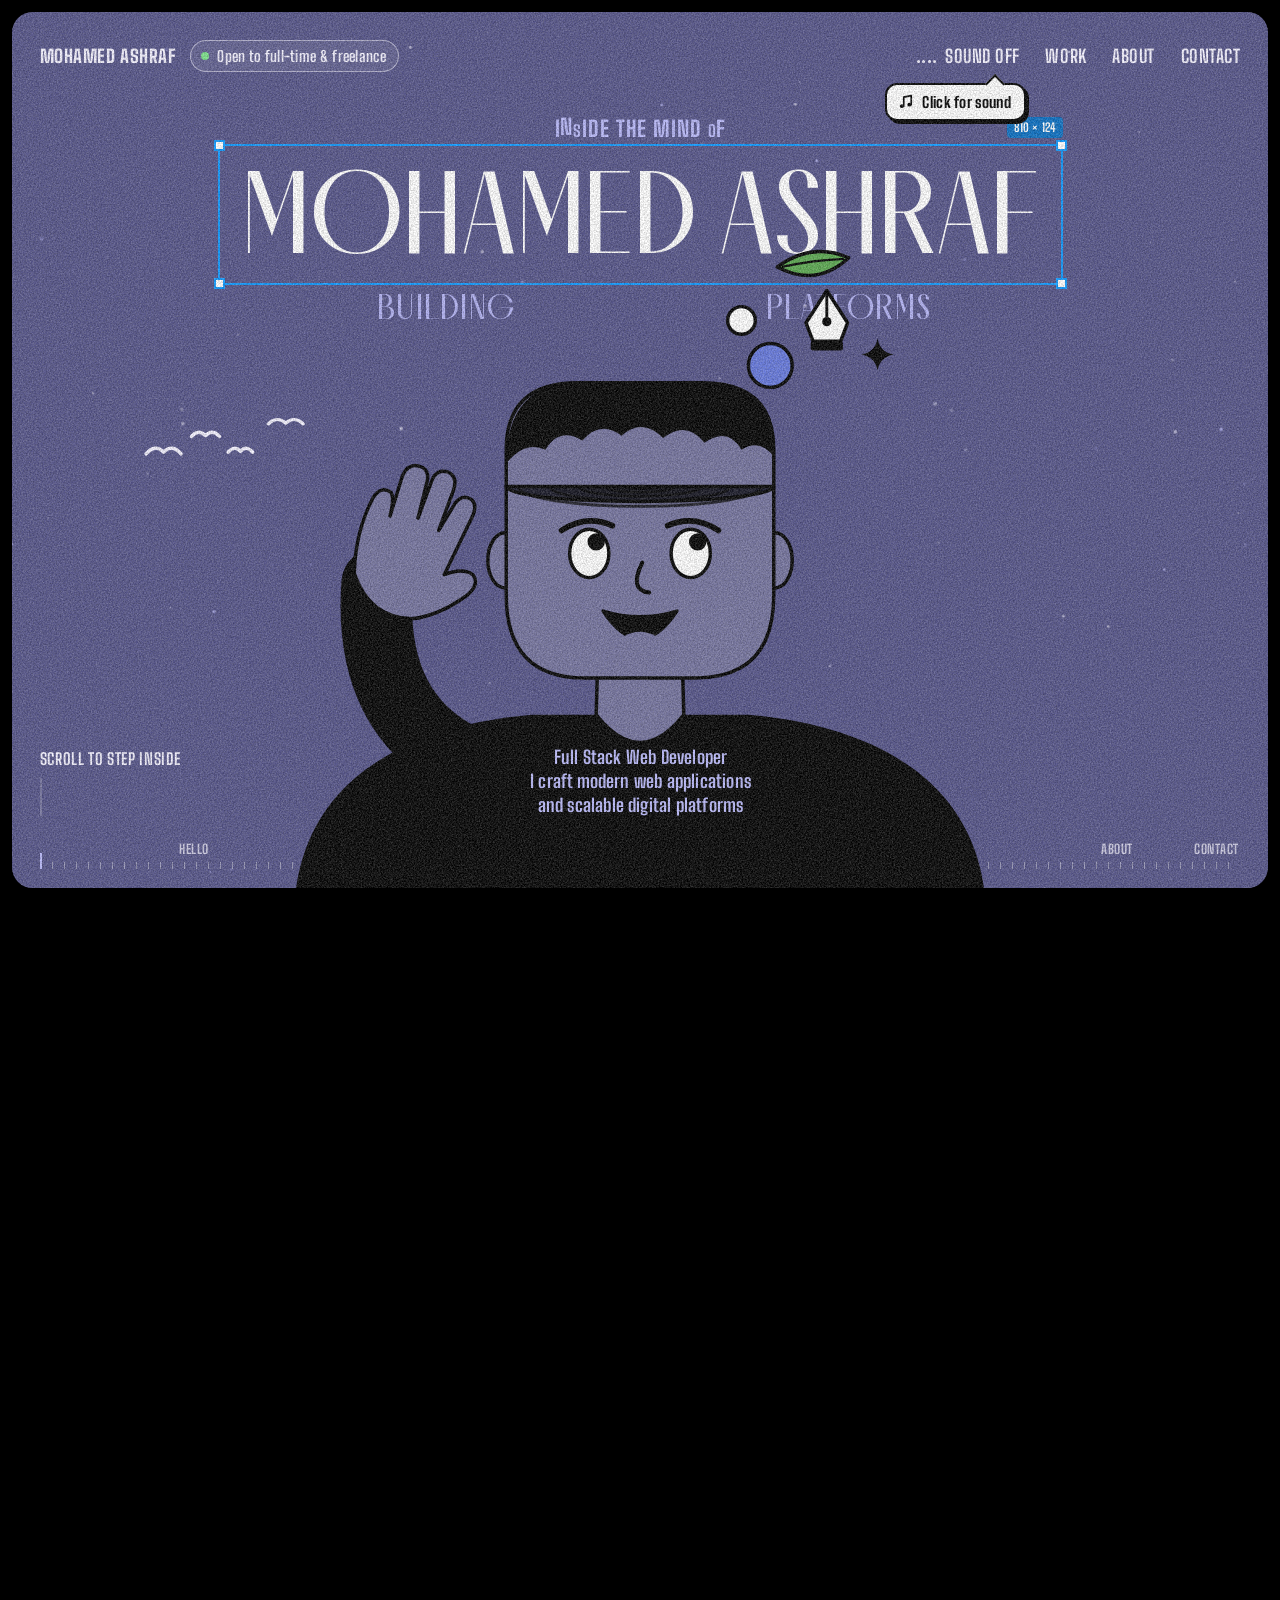
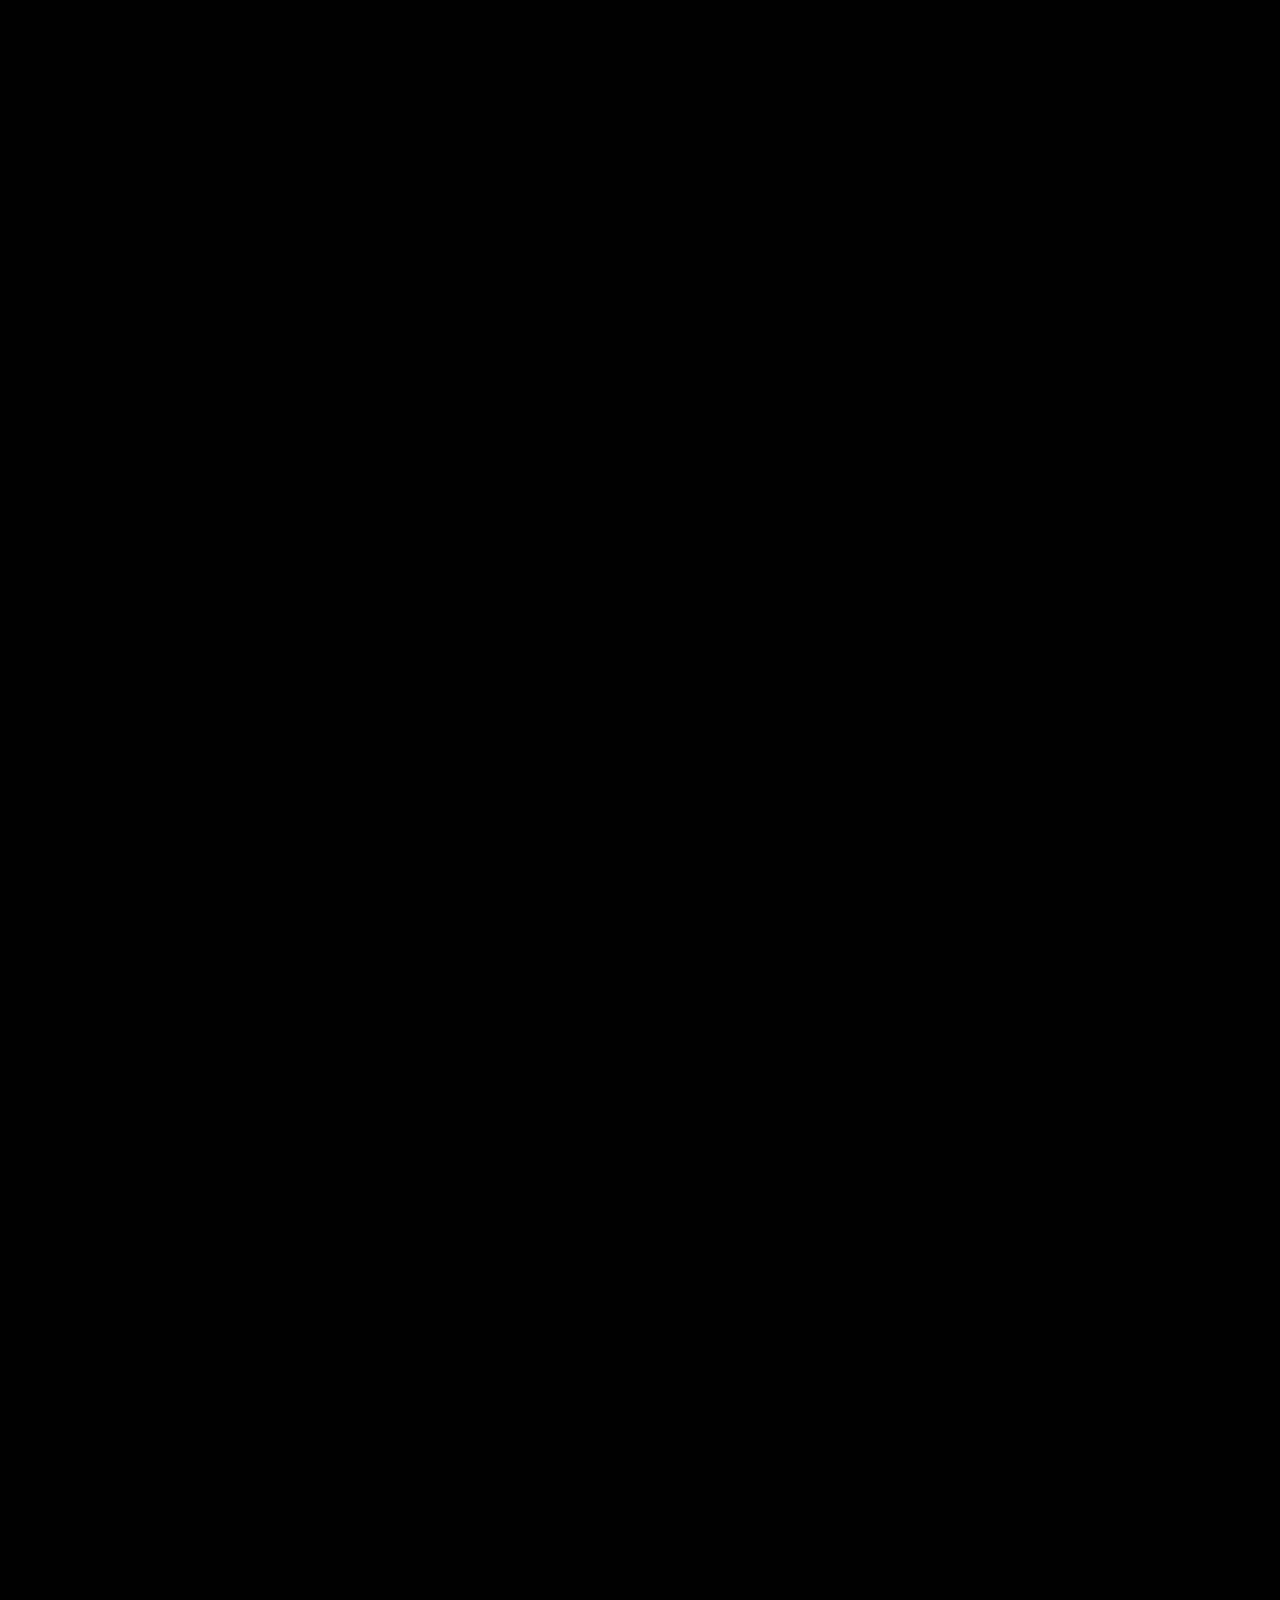
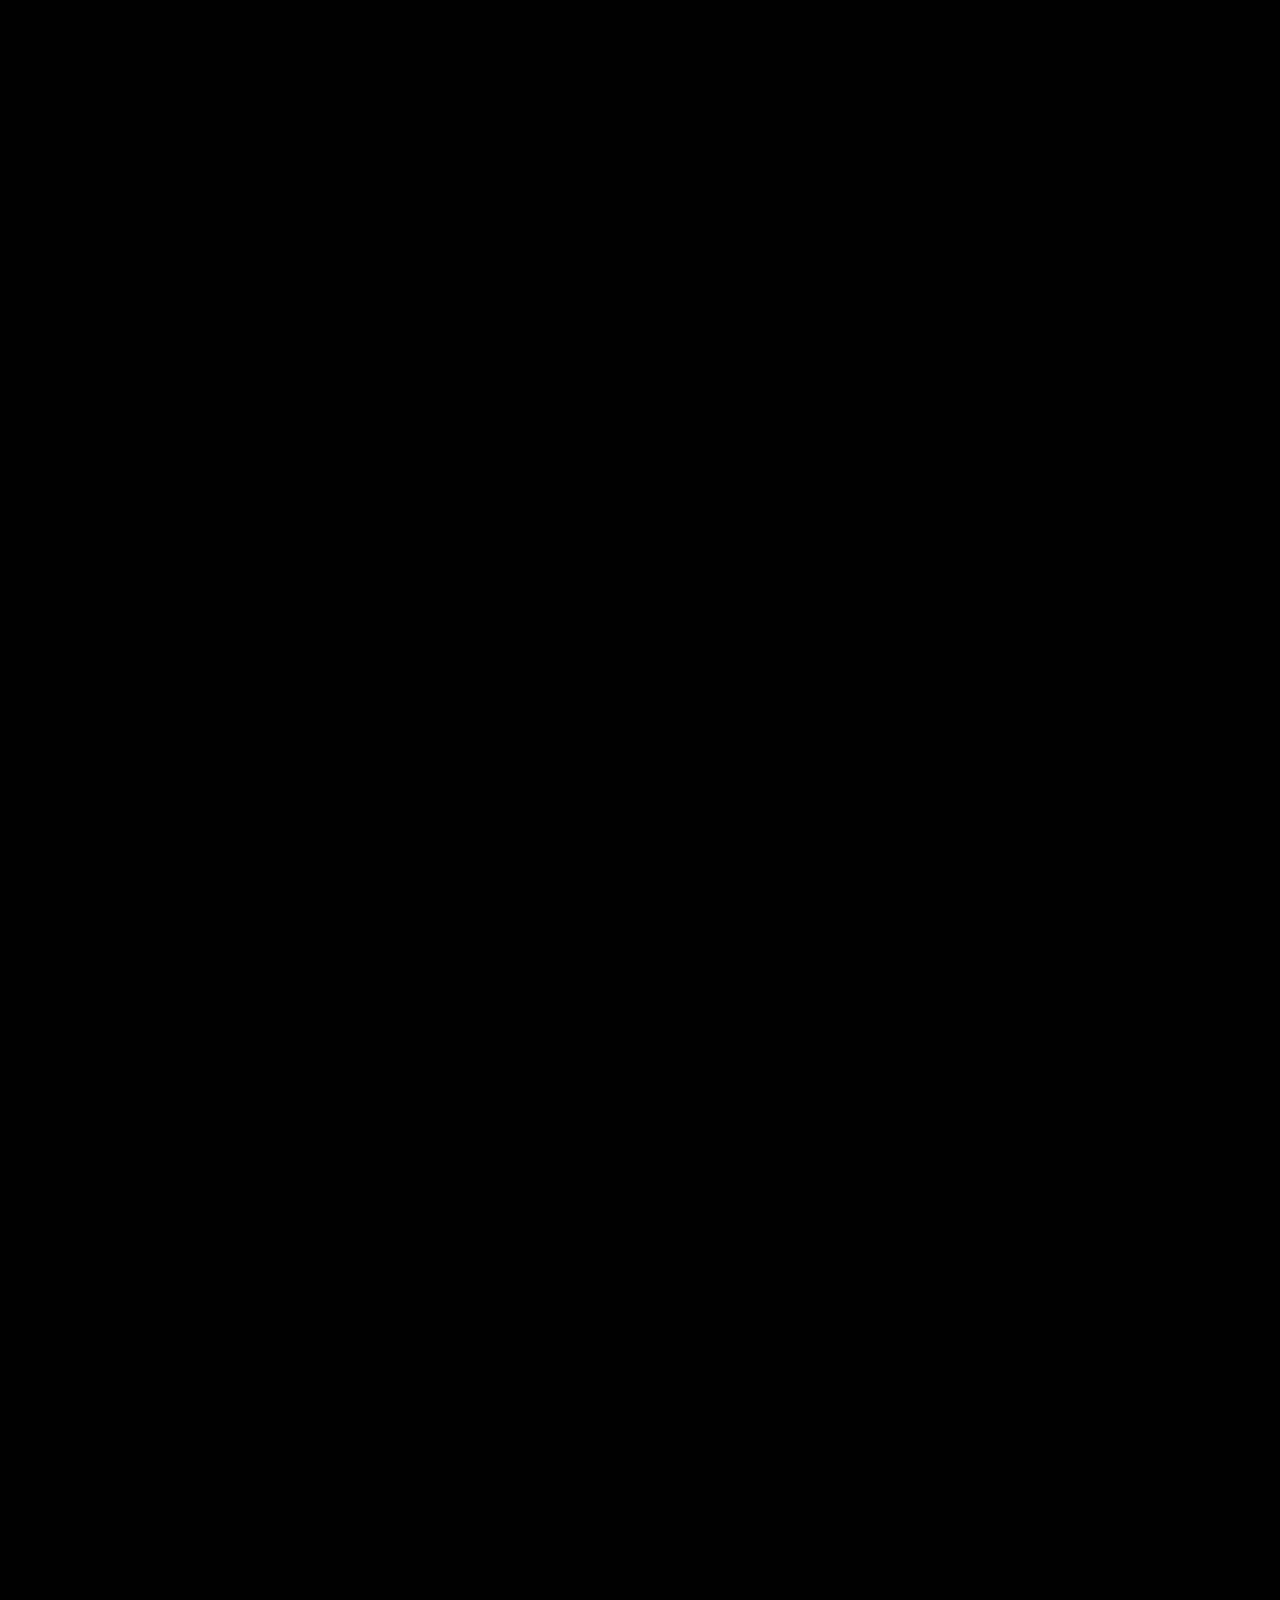
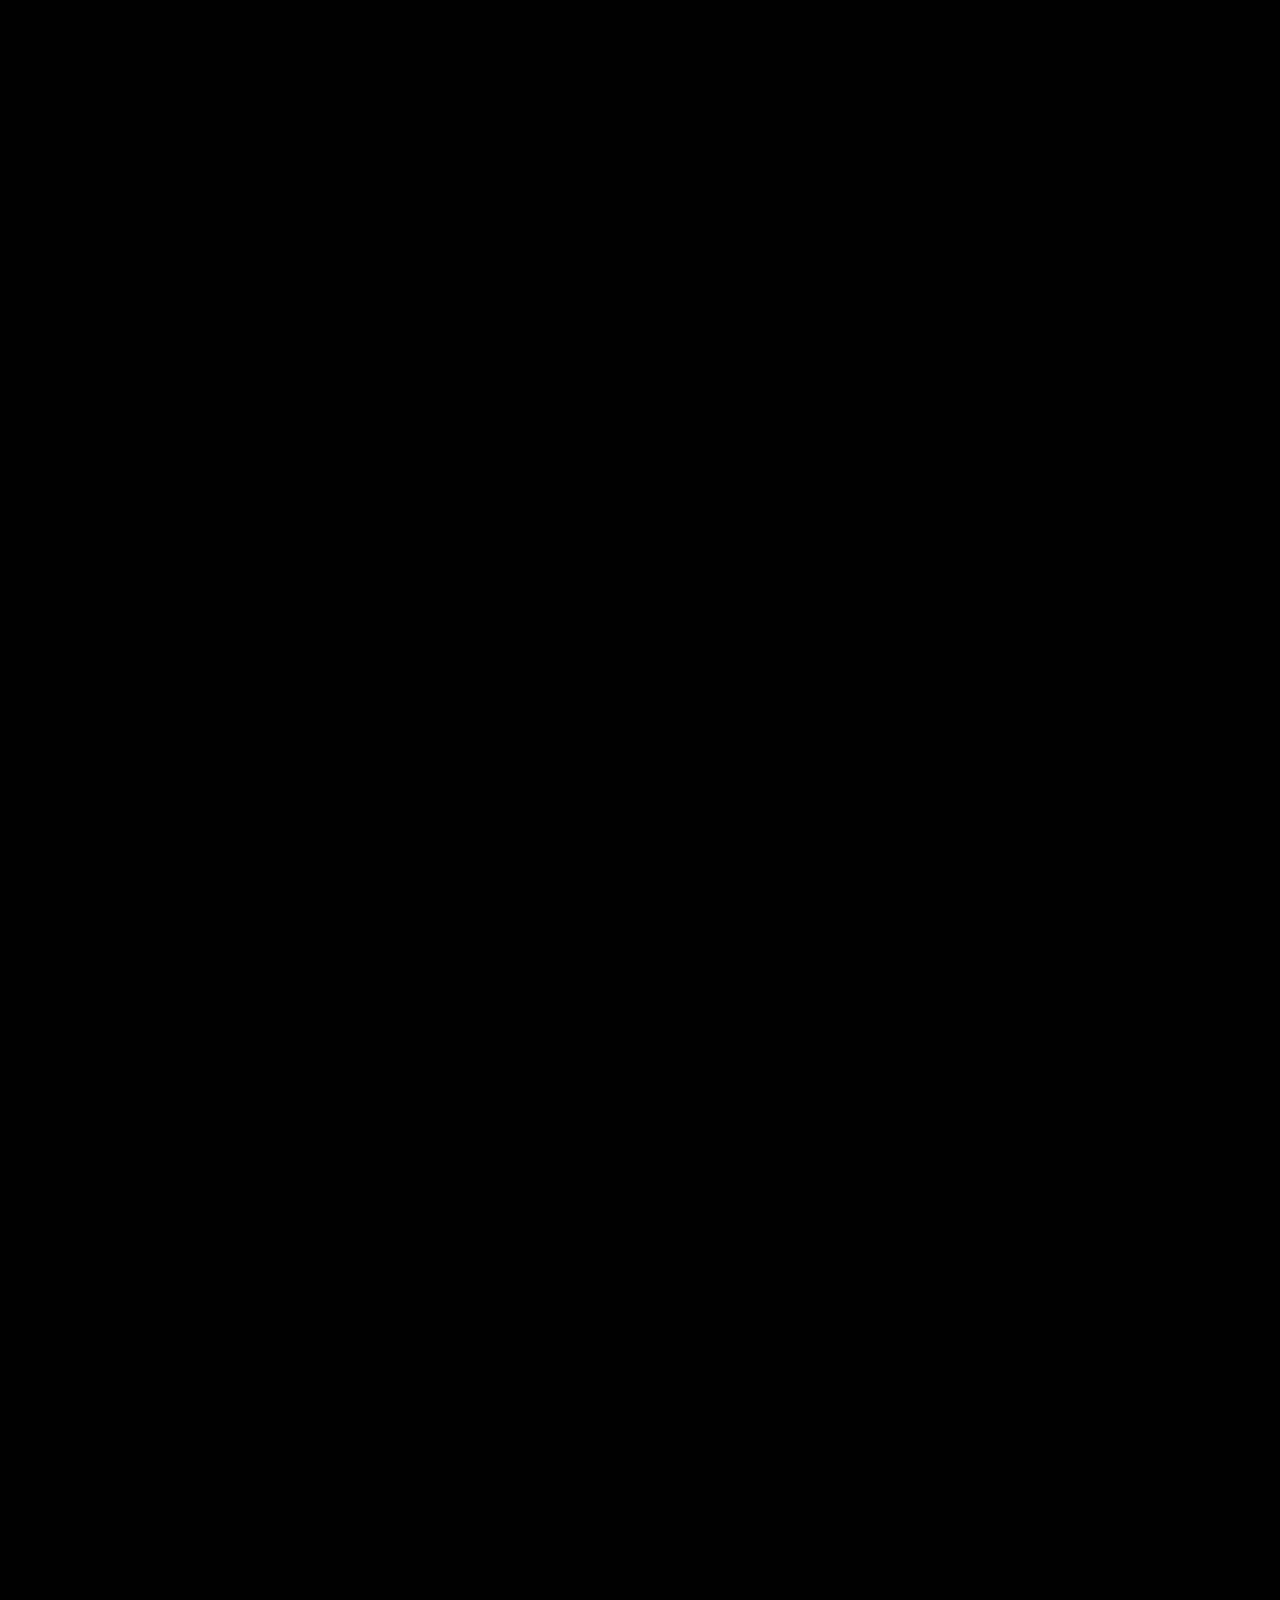
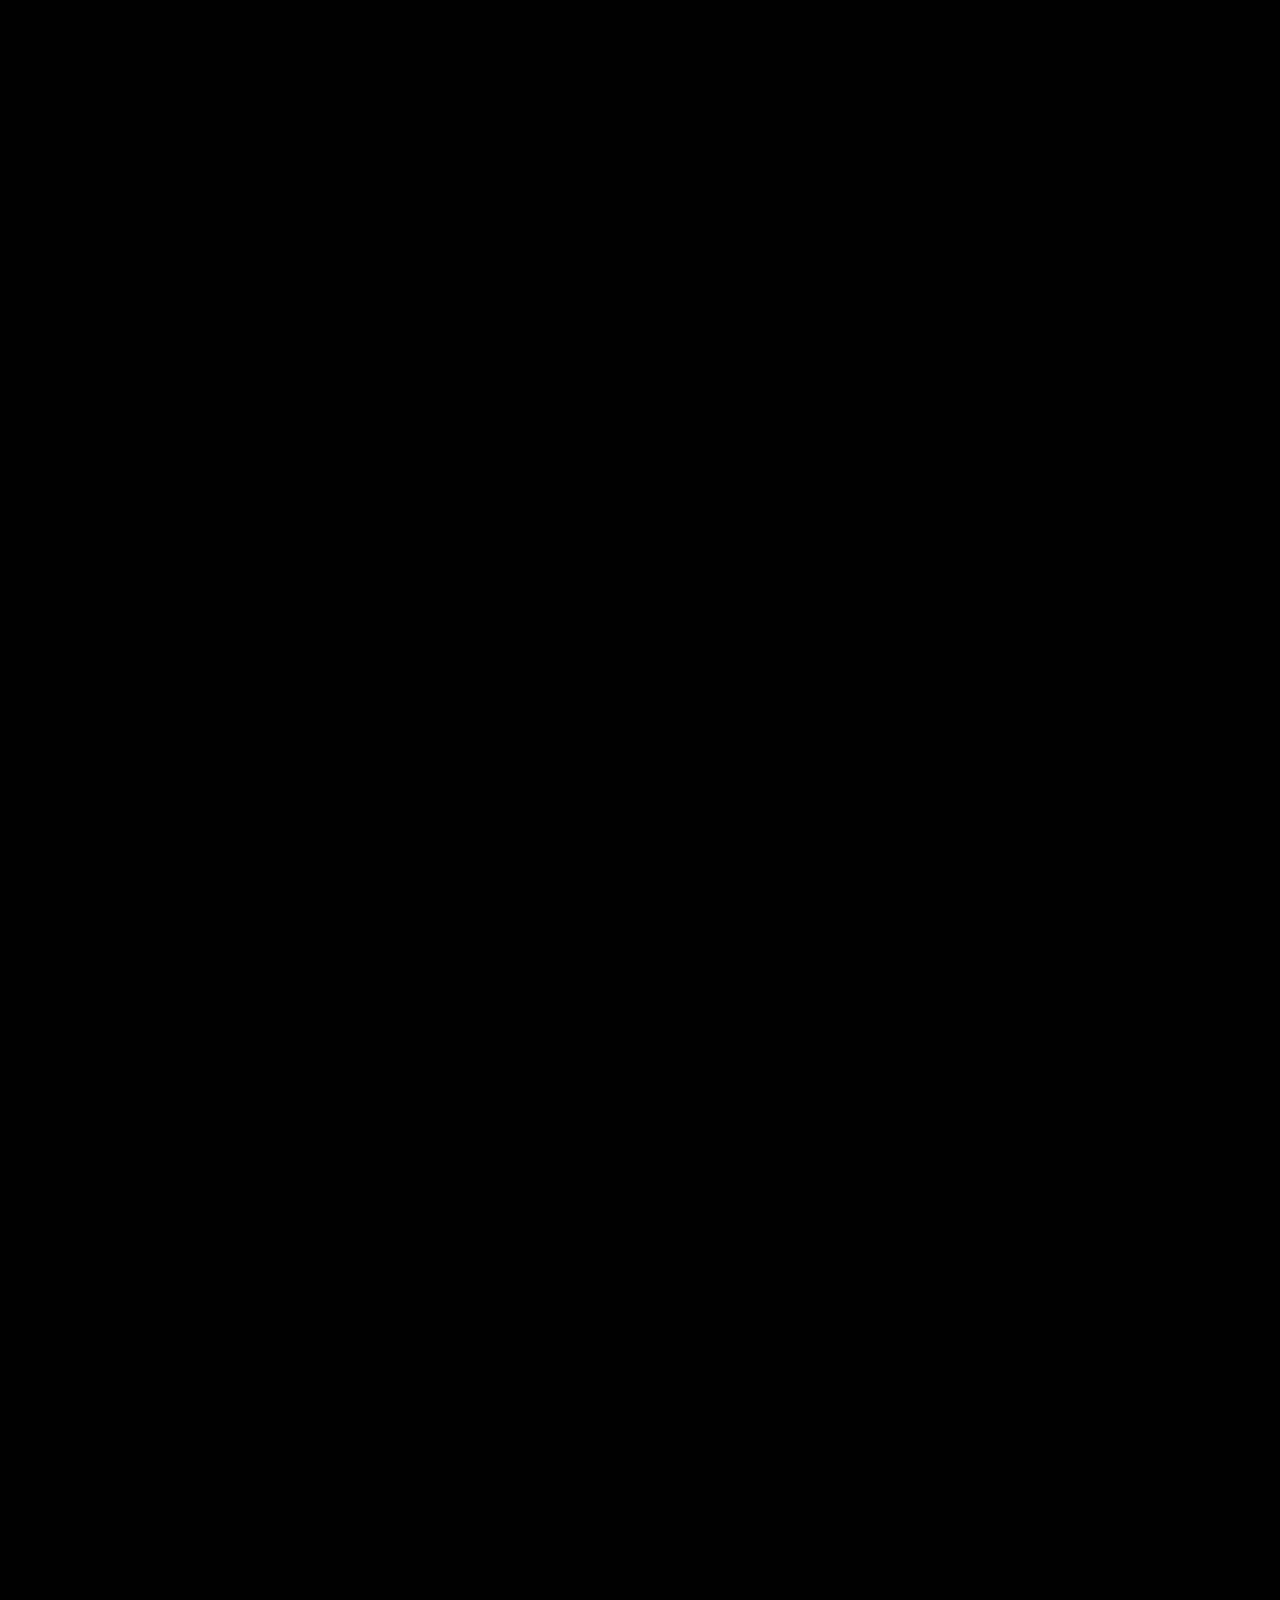
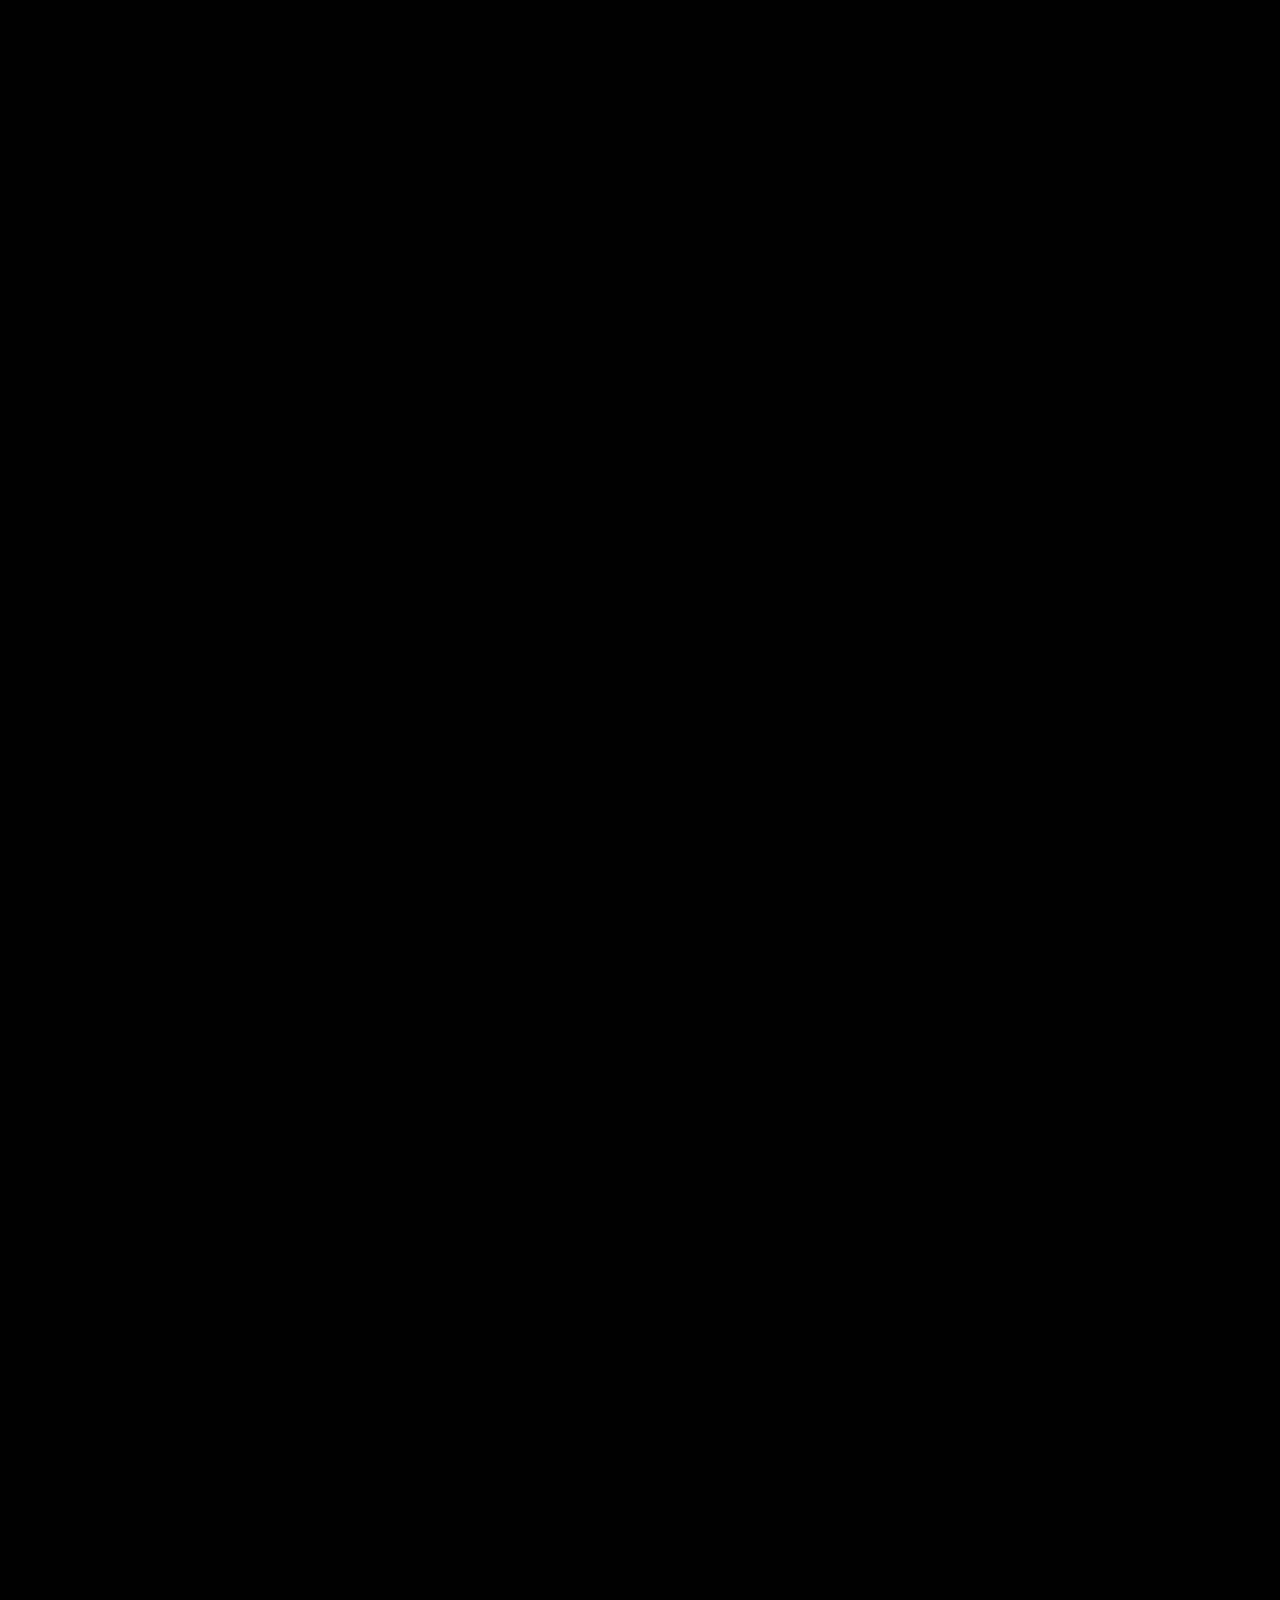
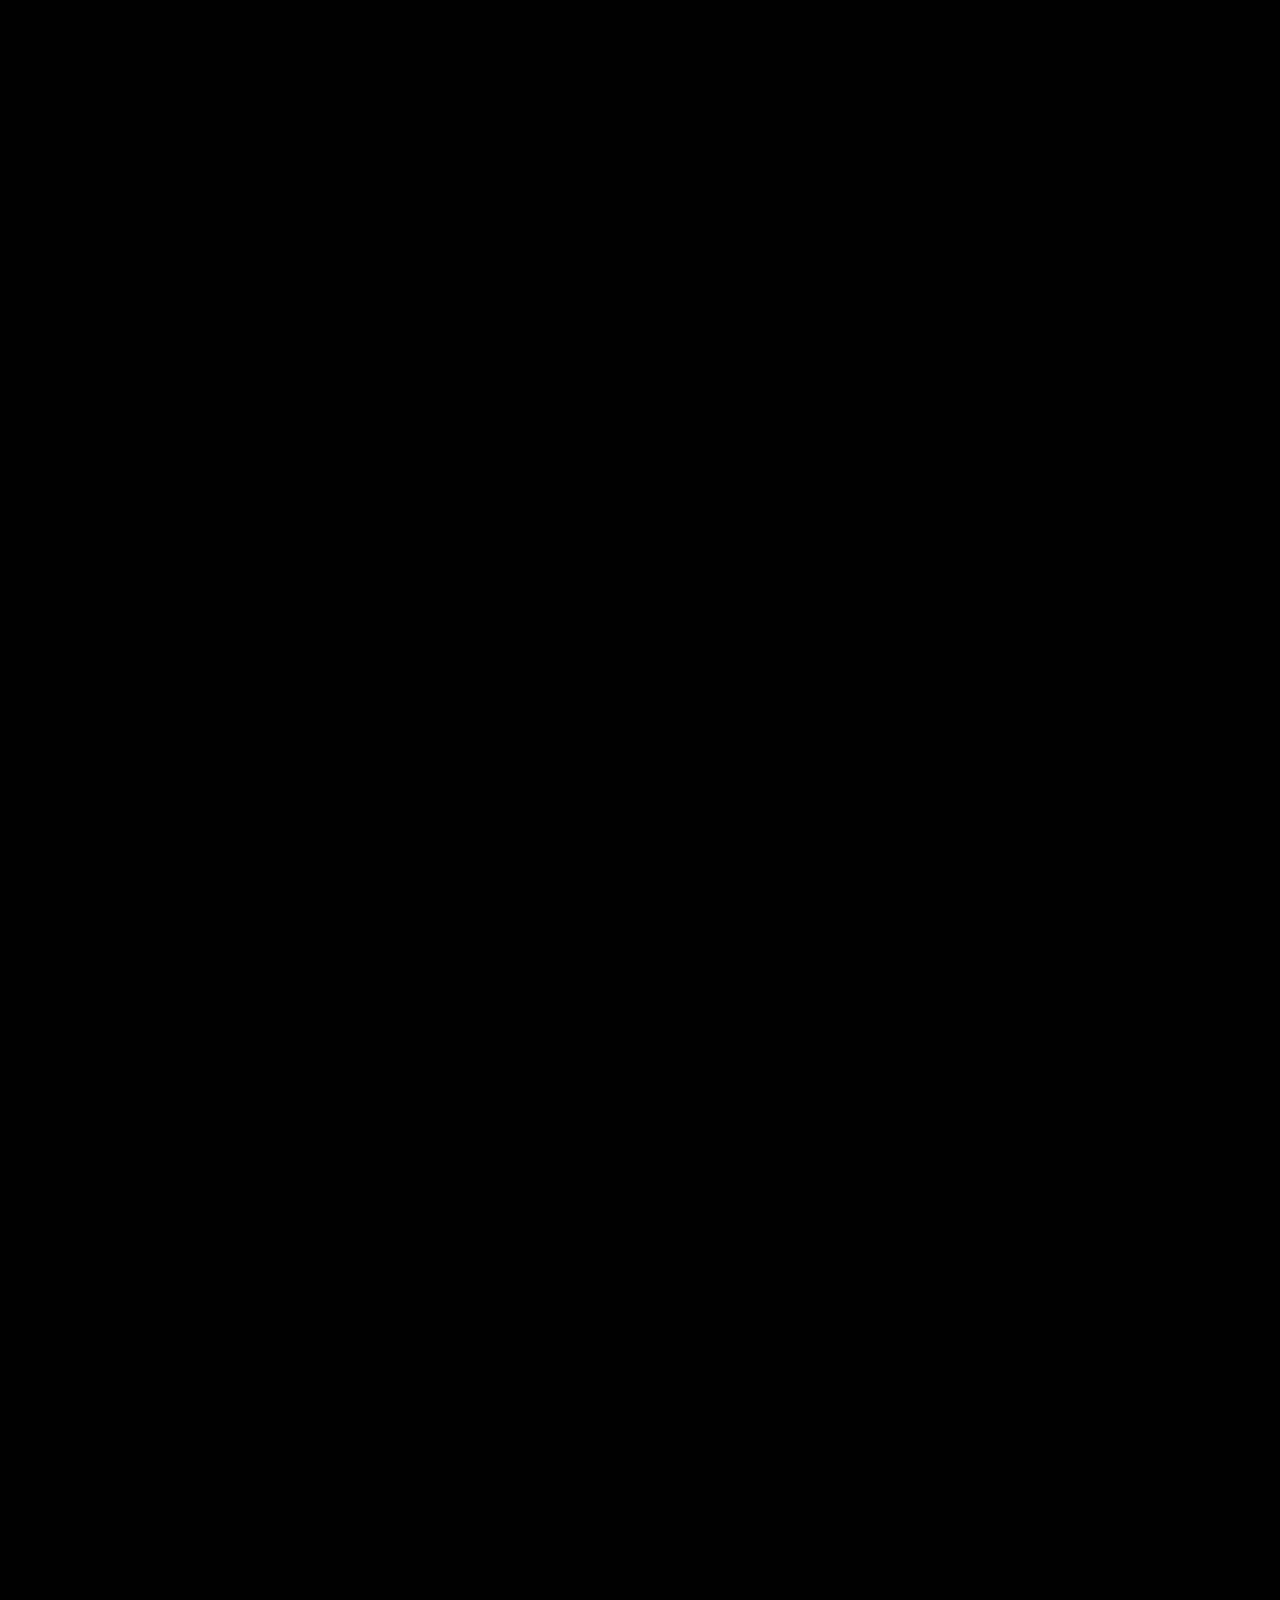
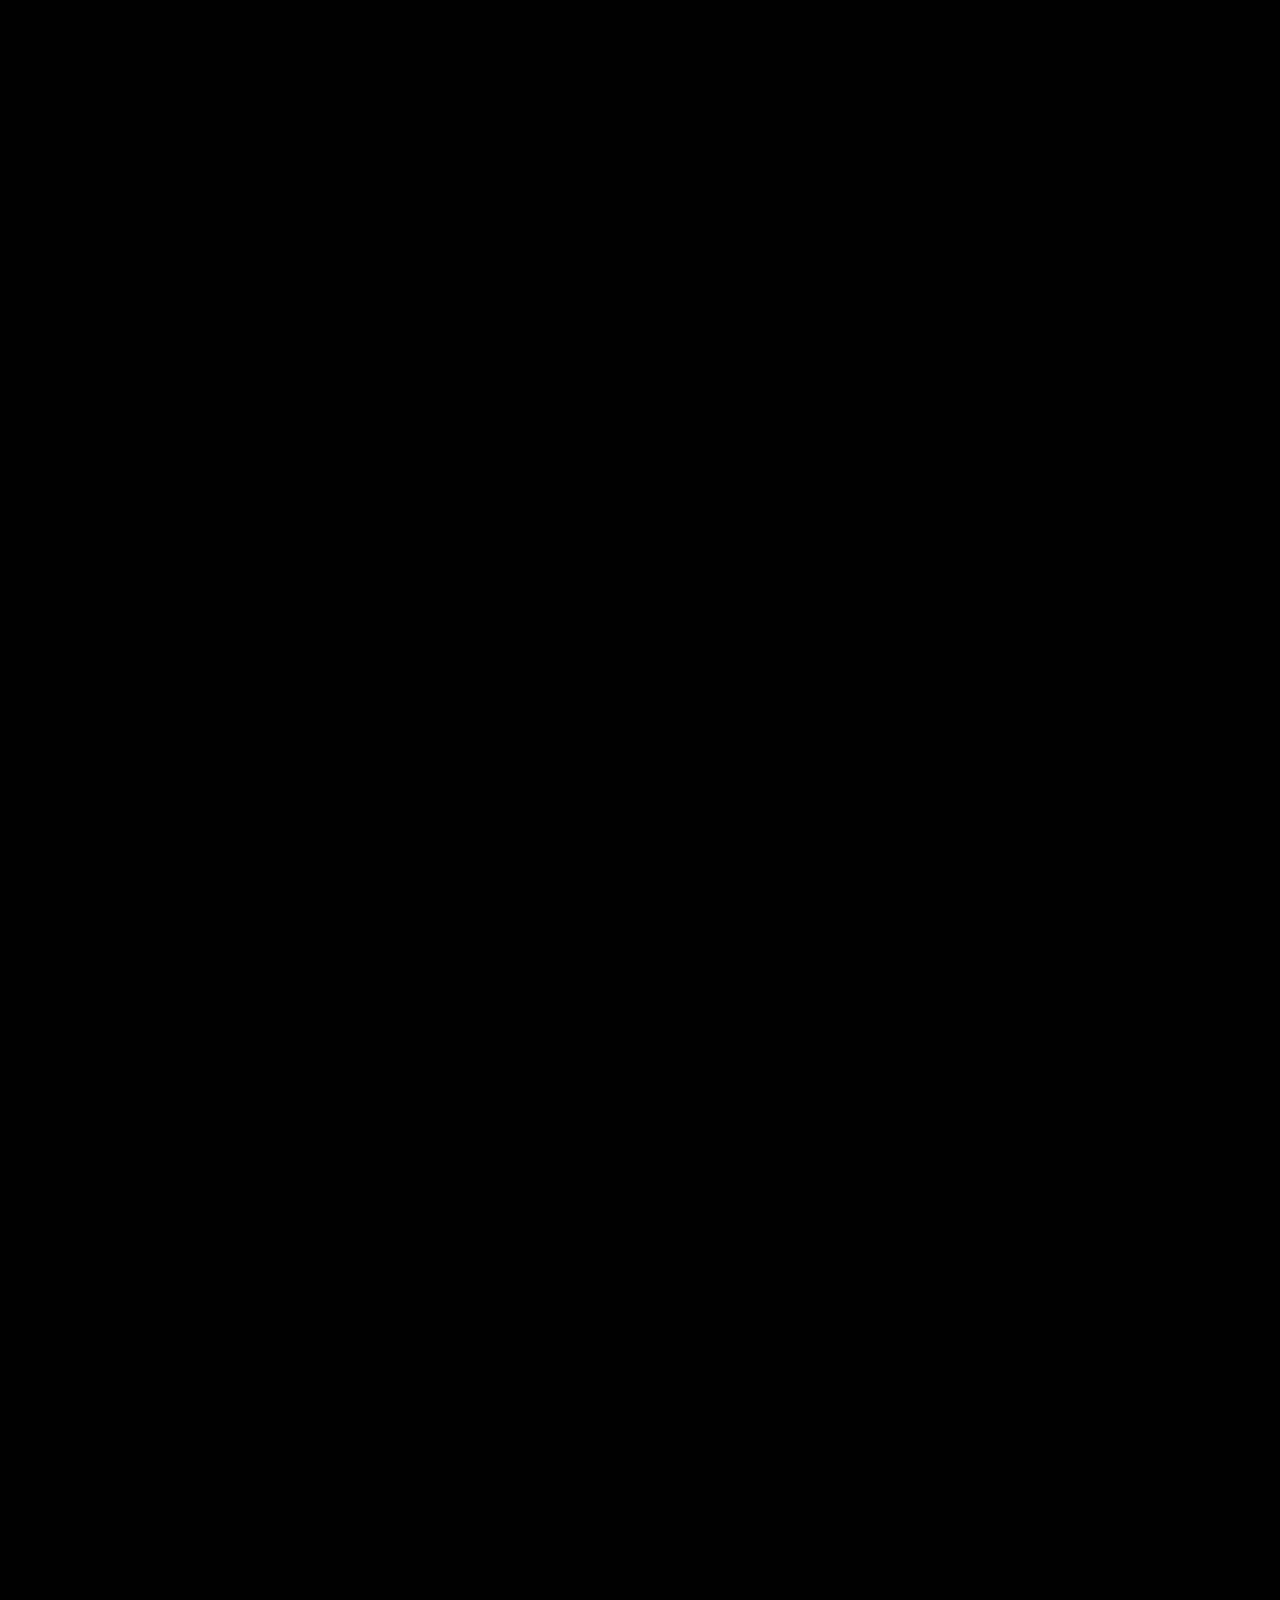
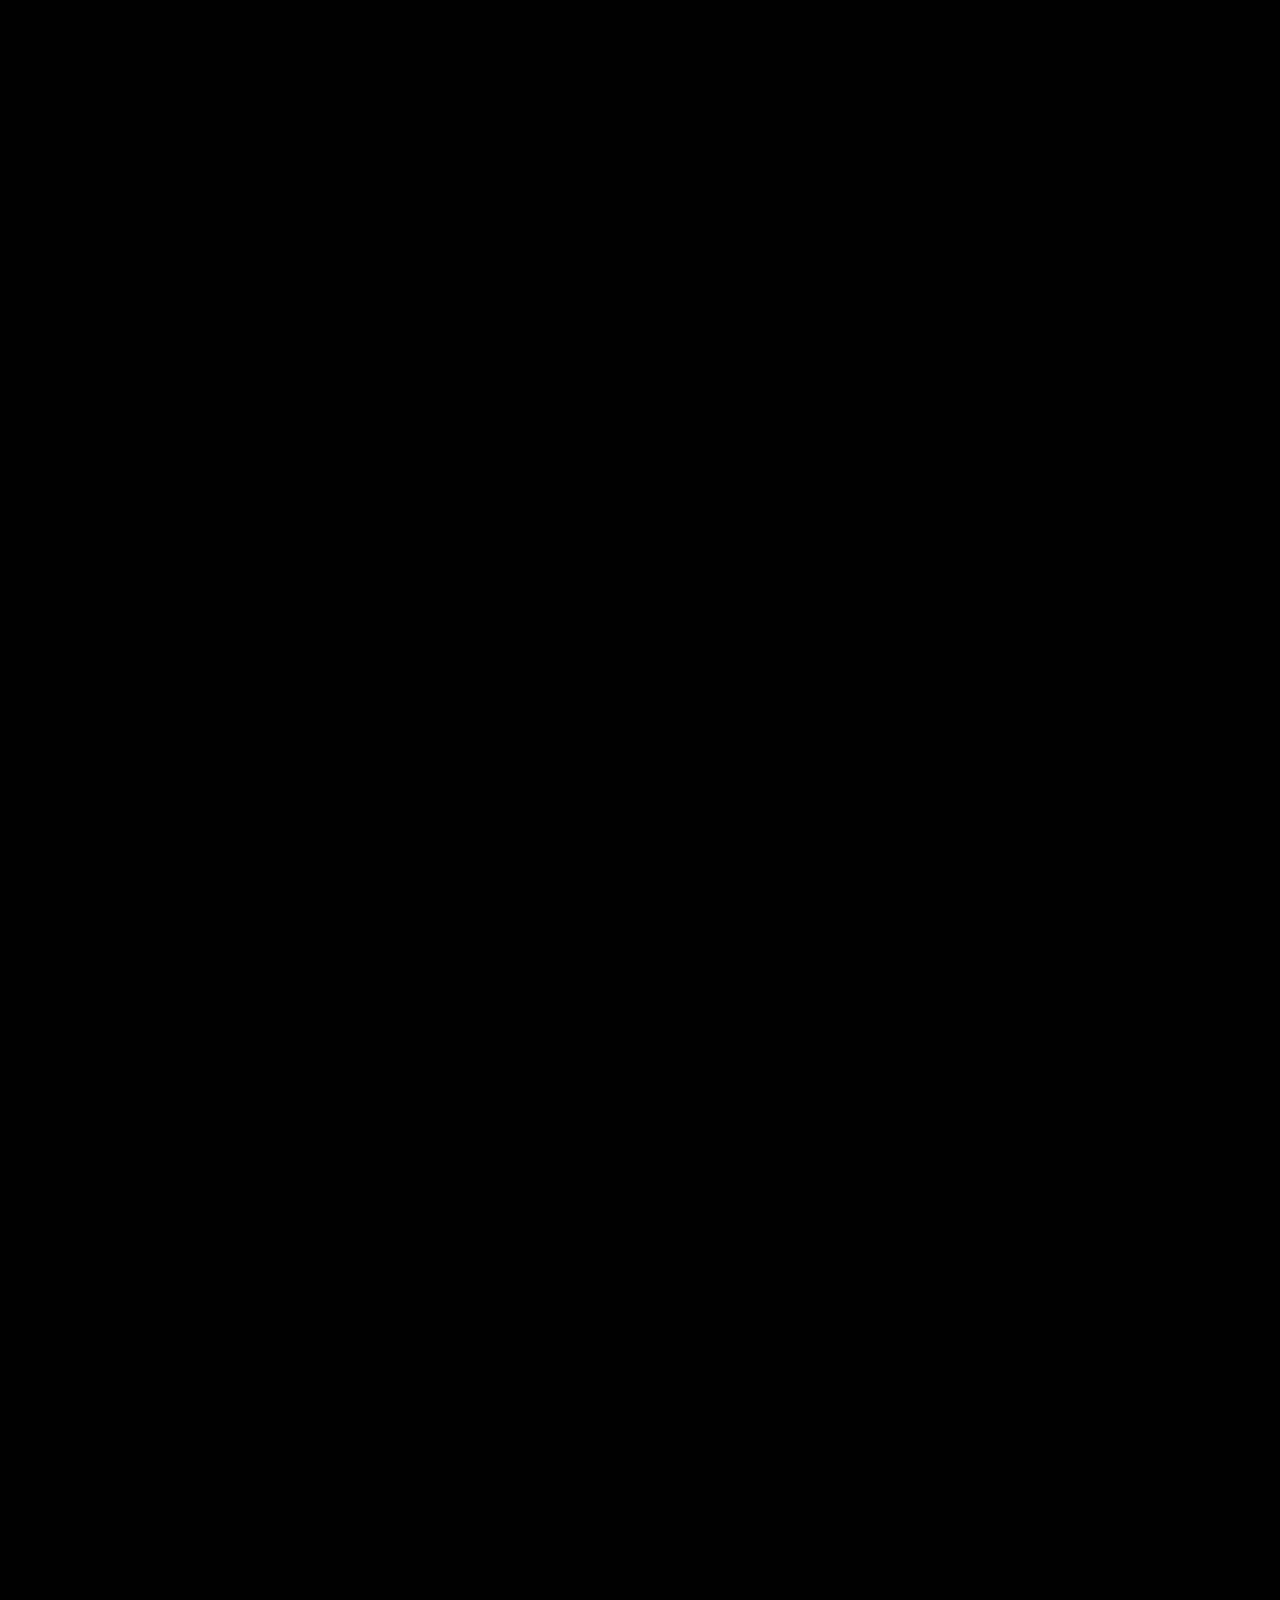
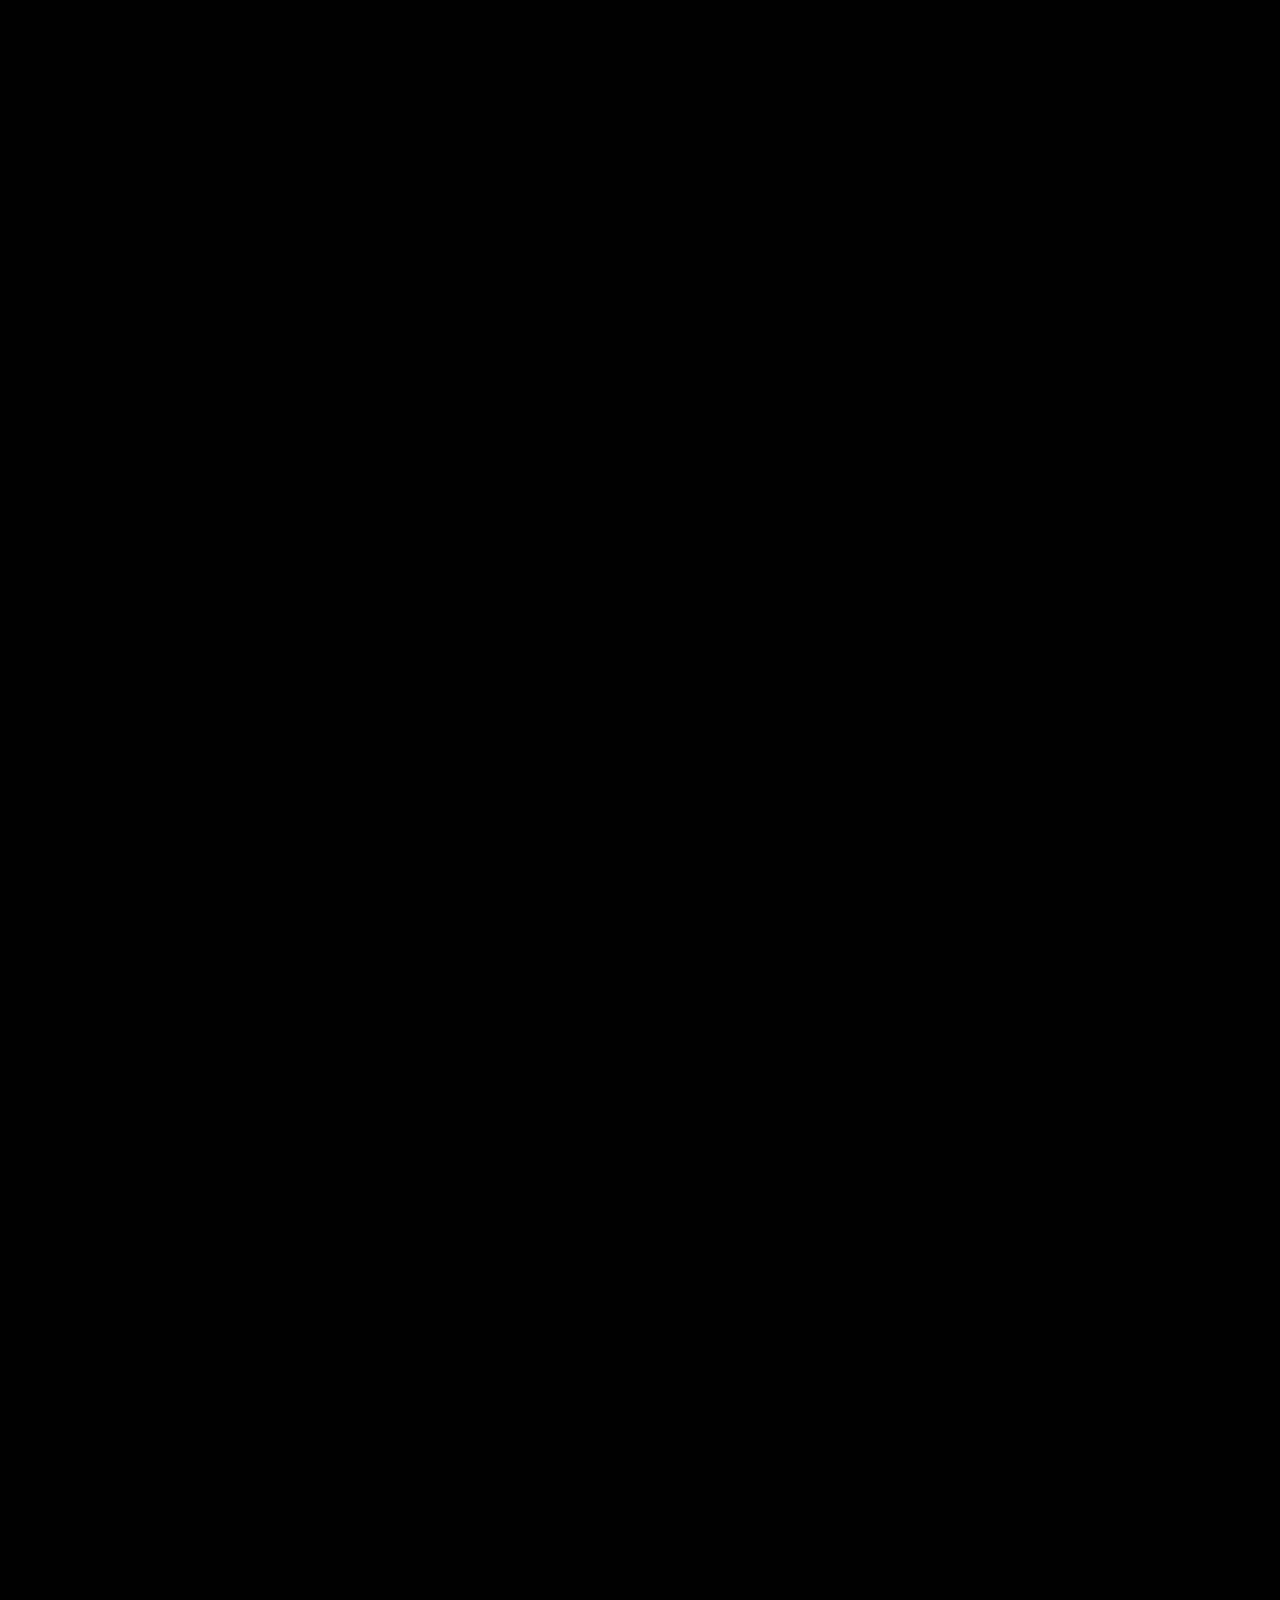
==== index.html @ 5b205e47 "Add animated portfolio and project case studies" ====
<!doctype html>
<html lang="en">

<head>
  <meta charset="utf-8">
  <meta name="viewport" content="width=device-width, initial-scale=1">
  <title>Mohamed Ashraf Fahmy &#8212; Full Stack Web Developer</title>
  <meta name="description"
    content="Frontend-focused Full Stack Developer with 1.5+ years of experience building modern web applications using React.js, Next.js, and the MERN stack.">
  <meta name="theme-color" content="#545388">

  <!-- Open Graph -->
  <meta property="og:type" content="website">
  <meta property="og:title" content="Mohamed Ashraf Fahmy &#8212; Full Stack Web Developer">
  <meta property="og:description"
    content="Frontend-focused Full Stack Developer with 1.5+ years of experience building modern web applications using React.js, Next.js, and the MERN stack.">
  <meta property="og:image" content="work/mentorax-cover.webp">

  <!-- Fonts & Styles -->
  <link rel="stylesheet" href="fonts.css">
  <link rel="stylesheet" href="style.css">
</head>

<body>

  <div class="frame">
    <div class="stage" id="stage">
      <canvas class="dust" id="dust" aria-hidden="true"></canvas>
      <div class="grain" aria-hidden="true"><i class="g1"></i><i class="g2"></i><i class="g3"></i></div>

      <header class="top">
        <div class="brand"><span class="who">Mohamed Ashraf</span><span class="status"><i aria-hidden="true"></i>Open to
            full-time & freelance</span></div>
        <nav class="nav" aria-label="Sections">
          <button class="sound" id="sound" aria-pressed="false" aria-label="Turn background music on"><span class="bars"
              aria-hidden="true"><i></i><i></i><i></i><i></i></span><span class="sound-label">Sound off</span><span
              class="sound-hint" aria-hidden="true"><svg viewBox="0 0 24 24">
                <path d="M9 17.5V5.5l10-2v12" fill="none" stroke="currentColor" stroke-width="2.2"
                  stroke-linecap="round" stroke-linejoin="round" />
                <circle cx="6.5" cy="17.5" r="2.6" fill="currentColor" />
                <circle cx="16.5" cy="15.5" r="2.6" fill="currentColor" />
              </svg><span class="hint-click">Click for sound</span><span class="hint-tap">Tap for
                sound</span></span></button>
          <button data-go="work">Work</button>
          <button data-go="about">About</button>
          <button data-go="contact">Contact</button>
        </nav>
      </header>

      <!-- nested frames used for the dive in and the dive out -->
      <div class="tunnel" id="tunnel" aria-hidden="true"></div>

      <!-- 0. Hero, and later the contact ending -->
      <section class="layer is-first" id="hero" data-bg="turmeric" aria-label="Introduction">
        <div class="hero-inner" id="heroInner">
          <svg class="birds" id="birds" viewBox="0 0 220 90" aria-hidden="true">
            <path class="bird" d="M10 60 Q20 48 30 58 Q40 48 50 60" />
            <path class="bird" d="M62 40 Q70 31 78 39 Q86 31 94 40" />
            <path class="bird" d="M104 58 Q111 50 118 57 Q125 50 132 58" />
            <path class="bird" d="M150 26 Q160 15 170 25 Q180 15 190 26" />
          </svg>
          <div class="hero-top">
            <p class="kicker" data-amp="7">Inside the mind of</p>
            <div class="name-wrap" id="nameWrap">
              <h1 class="name" id="name"><span>Mohamed</span> <span>Ashraf</span></h1>
              <div class="sel" id="sel" aria-hidden="true"><span></span><span></span><span></span><span></span></div>
              <em class="dim" id="dim" aria-hidden="true">0 × 0</em>
            </div>
            <p class="phrase" id="phrase" aria-label="Building Platforms"><span aria-hidden="true">Building</span><span
                aria-hidden="true">Platforms</span></p>
          </div>
          <div class="me" id="me">
            <svg class="me-svg" id="meSvg" viewBox="0 0 640 600" aria-hidden="true">
              <!-- waving arm, behind the body -->
              <g id="arm">
                <path d="M168 470 Q84 430 92 316" fill="none" stroke="#000" stroke-width="62" stroke-linecap="round" />
                <g id="hand">
                  <path class="skin"
                    d="M66 318 Q58 282 66 250 Q70 238 80 242 Q84 246 84 262 L86 226 Q88 214 98 214 Q108 214 108 226 L108 258 L112 222 Q114 212 124 213 Q133 215 132 227 L128 264 L136 238 Q140 228 149 231 Q156 235 153 247 L142 300 Q156 290 166 294 Q174 300 166 312 Q146 336 124 344 Q88 352 66 318 Z"
                    stroke="#000" stroke-width="3" stroke-linejoin="round" />
                </g>
              </g>
              <!-- body -->
              <path d="M20 600 C24 492 110 440 226 430 L414 430 C530 440 616 492 620 600 Z" fill="#000" />
              <!-- neck -->
              <path class="skin" d="M284 360 L356 360 L358 430 Q320 478 282 430 Z" stroke="#000" stroke-width="3"
                stroke-linejoin="round" />
              <!-- ears -->
              <ellipse class="skin" cx="203" cy="296" rx="15" ry="24" stroke="#000" stroke-width="3" />
              <ellipse class="skin" cx="437" cy="296" rx="15" ry="24" stroke="#000" stroke-width="3" />
              <!-- lower head -->
              <path class="skin" d="M204 232 L436 232 L436 326 Q436 398 368 398 L272 398 Q204 398 204 326 Z"
                stroke="#000" stroke-width="3" stroke-linejoin="round" />
              <!-- the open mind -->
              <ellipse id="cavity" class="deep" cx="320" cy="232" rx="116" ry="13" stroke="#000" stroke-width="3" />
              <g id="rings" style="opacity:0">
                <ellipse cx="320" cy="232" rx="92" ry="15" fill="rgba(0,0,0,.18)" stroke="rgba(0,0,0,.75)"
                  stroke-width="2" />
                <ellipse cx="320" cy="232" rx="68" ry="11" fill="rgba(0,0,0,.2)" stroke="rgba(0,0,0,.75)"
                  stroke-width="2" />
                <ellipse cx="320" cy="232" rx="46" ry="7.5" fill="rgba(0,0,0,.22)" stroke="rgba(0,0,0,.75)"
                  stroke-width="2" />
                <ellipse cx="320" cy="232" rx="26" ry="4.4" fill="rgba(0,0,0,.25)" stroke="rgba(0,0,0,.75)"
                  stroke-width="1.6" />
                <ellipse cx="320" cy="232" rx="10" ry="1.8" fill="rgba(0,0,0,.4)" stroke="rgba(0,0,0,.75)"
                  stroke-width="1.2" />
              </g>
              <!-- face -->
              <path d="M252 270 Q274 256 296 266 M344 266 Q366 256 388 270" fill="none" stroke="#000" stroke-width="5"
                stroke-linecap="round" />
              <ellipse class="eye" cx="276" cy="290" rx="17" ry="21" fill="#fff" stroke="#000" stroke-width="3" />
              <ellipse class="eye" cx="364" cy="290" rx="17" ry="21" fill="#fff" stroke="#000" stroke-width="3" />
              <circle class="pupil" cx="282" cy="280" r="7.5" fill="#000" />
              <circle class="pupil" cx="370" cy="280" r="7.5" fill="#000" />
              <path d="M322 298 Q310 322 328 324" fill="none" stroke="#000" stroke-width="3.5" stroke-linecap="round" />
              <path d="M288 340 Q320 388 352 340 Q320 350 288 340 Z" fill="#000" stroke="#000" stroke-width="3"
                stroke-linejoin="round" />
              <path class="skin" d="M306 362 Q320 354 334 362 Q320 374 306 362 Z" />
              <!-- thoughts escaping -->
              <g id="thoughts">
                <g class="th">
                  <circle cx="400" cy="186" r="15" fill="#E2527F" stroke="#000" stroke-width="3" />
                </g>
                <g class="th">
                  <circle cx="452" cy="146" r="19" fill="#6477DB" stroke="#000" stroke-width="3" />
                </g>
                <g class="th">
                  <circle cx="420" cy="100" r="12" fill="#fff" stroke="#000" stroke-width="3" />
                </g>
                <g class="th">
                  <path d="M500 88 L518 116 L512 132 L488 132 L482 116 Z" fill="#fff" stroke="#000" stroke-width="3"
                    stroke-linejoin="round" />
                  <path d="M500 88 L500 112" stroke="#000" stroke-width="2.5" />
                  <circle cx="500" cy="115" r="4" fill="#000" />
                  <rect x="486" y="132" width="28" height="8" rx="2" fill="#000" />
                </g>
                <g class="th">
                  <path d="M470 52 Q500 30 532 44 Q504 70 470 52 Z" fill="#5AA84F" stroke="#000" stroke-width="3"
                    stroke-linejoin="round" />
                  <path d="M474 52 Q502 46 528 45" fill="none" stroke="#000" stroke-width="2" />
                </g>
                <g class="th">
                  <path d="M540 118 Q542 130 554 132 Q542 134 540 146 Q538 134 526 132 Q538 130 540 118 Z"
                    fill="#000" />
                </g>
              </g>
              <!-- the lid, hinged at the left -->
              <g id="lid">
                <path class="skin" d="M204 232 L204 200 Q204 142 266 142 L374 142 Q436 142 436 200 L436 232 Z"
                  stroke="#000" stroke-width="3" stroke-linejoin="round" />
                <path
                  d="M204 212 Q204 142 266 142 L374 142 Q436 142 436 206 Q424 190 408 200 Q396 180 376 194 Q360 174 340 190 Q322 172 304 188 Q286 174 270 192 Q250 180 238 200 Q220 192 204 212 Z"
                  fill="#000" />
              </g>
            </svg>

            <div class="dream" id="dream" aria-label="You've been dreaming in Mohamed's Portfolio"><svg class="moon"
                viewBox="0 0 24 24" aria-hidden="true">
                <path d="M15.5 3.2A9 9 0 1 0 20.8 16 7 7 0 0 1 15.5 3.2Z" fill="#F2C230" stroke="#000"
                  stroke-width="1.8" stroke-linejoin="round" />
              </svg><span aria-hidden="true"><small>You’ve been dreaming in</small><b>Mohamed's Dev Realm</b></span>
            </div>
            <div class="shirt">
              <p class="role" id="role"><span class="role-title">Full Stack Web Developer</span>I craft modern web
                applications and scalable digital platforms</p>
              <p class="hint-m" id="hintM" aria-hidden="true"><span>Scroll to step inside</span></p>
              <div class="contact" id="contact">
                <h2 data-amp="5">Get in touch</h2>
                <div class="links">
                  <span class="mail-wrap"><a class="primary" id="mail"
                      href="mailto:moa412003@gmail.com">moa412003@gmail.com</a><button class="copy" id="copyMail"
                      type="button" data-copy="moa412003@gmail.com" aria-label="Copy email address"><svg class="i-copy"
                        viewBox="0 0 24 24" fill="none" stroke="currentColor" stroke-width="2.2" stroke-linecap="round"
                        stroke-linejoin="round" aria-hidden="true">
                        <rect x="8.5" y="8.5" width="12" height="12" rx="2.5" />
                        <path d="M15.5 8.5V6A2.5 2.5 0 0 0 13 3.5H6A2.5 2.5 0 0 0 3.5 6v7A2.5 2.5 0 0 0 6 15.5h2.5" />
                      </svg><svg class="i-done" viewBox="0 0 24 24" fill="none" stroke="currentColor" stroke-width="2.6"
                        stroke-linecap="round" stroke-linejoin="round" aria-hidden="true">
                        <path d="M4.5 12.5l5 5 10-11" />
                      </svg><span class="copy-tip" aria-hidden="true">Copied</span></button><span class="sr-only"
                      id="copyStatus" aria-live="polite"></span></span>
                  <a href="https://www.linkedin.com/in/mohamed-ashraf-fahmy" target="_blank" rel="noopener">LinkedIn</a>
                  <a href="https://github.com/moashraf41" target="_blank" rel="noopener">GitHub</a>
                  <a href="tel:+201145016036">+201145016036</a>
                  <a href="resume/Resume.html" target="_blank" rel="noopener" data-case="resume" data-hash="#resume"
                    data-title="Resume" data-back="Back">Resume</a>
                </div>
              </div>
            </div>
          </div>
          <div class="cursor" id="cursor" aria-hidden="true">
            <svg viewBox="0 0 22 24">
              <path d="M2 2 L2 20 L7 15.5 L10.5 22.5 L13.5 21 L10 14 L17 14 Z" fill="#0A6FC2" stroke="#fff"
                stroke-width="1.6" stroke-linejoin="round" />
            </svg>
            <b id="cursorLabel">Mohamed</b>
          </div>
        </div>
        <div class="hint" id="hint" aria-hidden="true"><span>Scroll to step inside</span><span class="line"></span>
        </div>
      </section>

      <!-- 1. Hello -->
      <section class="layer" id="hello" data-bg="hibiscus" aria-label="Hello">
        <div class="doodles" aria-hidden="true">
          <svg class="spark" viewBox="0 0 24 24" style="left:11%;top:22%;width:46px">
            <path d="M12 0 Q13.4 10.6 24 12 Q13.4 13.4 12 24 Q10.6 13.4 0 12 Q10.6 10.6 12 0 Z" />
          </svg>
          <svg class="spark" viewBox="0 0 24 24" style="left:20%;top:70%;width:26px">
            <path d="M12 0 Q13.4 10.6 24 12 Q13.4 13.4 12 24 Q10.6 13.4 0 12 Q10.6 10.6 12 0 Z" />
          </svg>
          <svg class="spark" viewBox="0 0 24 24" style="left:84%;top:20%;width:34px">
            <path d="M12 0 Q13.4 10.6 24 12 Q13.4 13.4 12 24 Q10.6 13.4 0 12 Q10.6 10.6 12 0 Z" />
          </svg>
          <svg class="spark" viewBox="0 0 24 24" style="left:76%;top:66%;width:54px">
            <path d="M12 0 Q13.4 10.6 24 12 Q13.4 13.4 12 24 Q10.6 13.4 0 12 Q10.6 10.6 12 0 Z" />
          </svg>
          <svg class="spark" viewBox="0 0 24 24" style="left:50%;top:16%;width:22px">
            <path d="M12 0 Q13.4 10.6 24 12 Q13.4 13.4 12 24 Q10.6 13.4 0 12 Q10.6 10.6 12 0 Z" />
          </svg>
          <svg class="squig" viewBox="0 0 320 34">
            <path id="squigPath" d="M4 18 Q24 2 44 18 T84 18 T124 18 T164 18 T204 18 T244 18 T284 18 T316 14"
              fill="none" stroke="currentColor" stroke-width="7" stroke-linecap="round" />
          </svg>
        </div>
        <h2 class="hi-line" id="hiLine">Hi, I'm Mohamed.</h2>
        <p class="cap" id="hiCap">Frontend-focused Full Stack Developer. 1.5+ years building React, Next.js &amp; MERN apps.
          CS &amp; AI graduate, Benha University. MEARN Scholar at ITI.</p>
      </section>

      <!-- 2. Systems -->
      <section class="layer" id="systems" data-bg="monsoon" aria-label="What I do">
        <div class="sys">
          <p class="sys-small" id="sysSmall" data-amp="3">I build</p>
          <h2 class="sys-word" id="sysWord">platforms.</h2>
          <div class="kit" id="kit" aria-hidden="true">
            <div class="card" id="card">
              <em class="tag">Card / Default</em>
              <span class="bar a"></span><span class="bar b"></span>
              <span class="btn">Continue learning</span>
            </div>
            <span class="sw" style="background:var(--turmeric)"></span>
            <span class="sw" style="background:var(--hibiscus)"></span>
            <span class="sw" style="background:#fff"></span>
            <span class="sw" style="background:var(--backwater)"></span>
            <span class="sw" style="background:var(--leaf)"></span>
          </div>
          <p class="cap" id="sysCap">From reusable React &amp; Next.js components to scalable RESTful APIs, robust
            microservices, and high-performance databases.</p>
        </div>
      </section>

      <!-- 2b. Beliefs -->
      <section class="layer" id="beliefs" data-bg="deep" aria-label="What I believe">
        <div class="bl-scene bl-a" id="blA">
          <h2 class="bl-years">1.5+ years.</h2>
          <svg class="bl-under" viewBox="0 0 400 30" aria-hidden="true">
            <path id="blUnder" d="M6 18 Q60 4 120 16 T240 14 T394 12" fill="none" stroke="currentColor" stroke-width="6"
              stroke-linecap="round" />
          </svg>
          <p class="bl-hands" data-amp="13">Still curious. Still shipping clean code.</p>
        </div>
        <div class="bl-scene bl-b" id="blB1">
          <div class="bl-inner">
            <h3>I bridge the gap between polished UI and rock-solid architecture.</h3>
            <p>From pixel-perfect React &amp; Next.js frontend interfaces to scalable backend services with Node.js,
              Django, PostgreSQL, and Redis.</p>
          </div>
        </div>
        <div class="bl-scene bl-b" id="blB2">
          <div class="bl-inner">
            <h3>Performance and clean state management are not afterthoughts.</h3>
            <p>Managing complex state with Redux and Zustand, optimizing render cycles, and ensuring real-time data
              flows with WebSockets and Socket.io.</p>
          </div>
        </div>
        <div class="bl-scene bl-b" id="blB3">
          <div class="bl-inner">
            <h3>I engineer for real users and measurable impact.</h3>
            <p>Whether building interactive computer vision systems or high-load EdTech and AI platforms serving active
              B2B &amp; B2C users.</p>
          </div>
        </div>
        <div class="bl-scene bl-b" id="blB4">
          <div class="bl-inner">
            <h3>I thrive in agile teams and continuous delivery.</h3>
            <p>Writing clean, maintainable code, collaborating in Agile/Scrum sprints, and continuously integrating
              emerging AI tools and web technologies.</p>
            <p class="bl-kick" data-amp="17">Code that scales, experiences that inspire.</p>
          </div>
        </div>
        <div class="bl-scene bl-c" id="blC">
          <p class="c1">I don't believe in fragile hacks or bloated spaghetti code.</p>
          <p class="c2" data-amp="4">I don't believe in <span class="vanilla">vanilla<svg class="strike"
                viewBox="0 0 300 40" preserveAspectRatio="none" aria-hidden="true">
                <path id="strikePath" d="M4 26 Q70 8 140 22 T296 14" fill="none" stroke="#E2527F" stroke-width="9"
                  stroke-linecap="round" />
              </svg></span>.</p>
          <p class="c3">I believe in products with backbone: modern architectures, seamless UX, and software crafted
            with genuine care.</p>
        </div>
        <div class="bl-scene bl-d" id="blD">
          <div class="bl-doodles" aria-hidden="true"><span class="dd dd-pen" data-depth="18"
              style="--x:9%;--y:21%;--w:4.2vw;--t:5.2s;--dl:0s;--mx:12%;--my:17%;--mw:11vw"><span class="ddp"><span
                  class="ddf"><svg viewBox="0 0 60 70">
                    <path d="M30 6 L48 34 L40 54 L20 54 L12 34 Z" fill="#fff" stroke="#000" stroke-width="3"
                      stroke-linejoin="round" />
                    <path d="M30 6 L30 30" stroke="#000" stroke-width="2.5" />
                    <circle cx="30" cy="34" r="5" fill="#000" />
                    <rect x="18" y="54" width="24" height="10" rx="2" fill="#F2C230" stroke="#000" stroke-width="3"
                      stroke-linejoin="round" />
                  </svg></span></span></span><span class="dd dd-bez" data-depth="10"
              style="--x:14%;--y:44%;--w:9vw;--t:6.4s;--dl:0.6s;--mx:38%;--my:14%;--mw:22vw"><span class="ddp"><span
                  class="ddf"><svg viewBox="0 0 120 70">
                    <path d="M10 58 L30 12 M110 58 L90 12" stroke="#0D99FF" stroke-width="2" />
                    <path d="M10 58 C30 12 90 12 110 58" fill="none" stroke="#fff" stroke-width="3.5"
                      stroke-linecap="round" />
                    <rect x="5.5" y="53.5" width="9" height="9" fill="#fff" stroke="#0D99FF" stroke-width="2.5" />
                    <rect x="105.5" y="53.5" width="9" height="9" fill="#fff" stroke="#0D99FF" stroke-width="2.5" />
                    <circle cx="30" cy="12" r="4.5" fill="#0D99FF" />
                    <circle cx="90" cy="12" r="4.5" fill="#0D99FF" />
                  </svg></span></span></span><span class="dd dd-sw" data-depth="14"
              style="--x:8%;--y:68%;--w:5.6vw;--t:5.8s;--dl:1.1s;--mx:14%;--my:83%;--mw:15vw"><span class="ddp"><span
                  class="ddf"><svg viewBox="0 0 90 90">
                    <rect x="32" y="18" width="26" height="62" rx="8" fill="#E2527F" stroke="#000" stroke-width="3"
                      stroke-linejoin="round" transform="rotate(-24 45 80)" />
                    <rect x="32" y="18" width="26" height="62" rx="8" fill="#F2C230" stroke="#000" stroke-width="3"
                      stroke-linejoin="round" />
                    <rect x="32" y="18" width="26" height="62" rx="8" fill="#5AA84F" stroke="#000" stroke-width="3"
                      stroke-linejoin="round" transform="rotate(24 45 80)" />
                    <circle cx="45" cy="72" r="3.5" fill="#000" />
                  </svg></span></span></span><span class="dd dd-card dd-hide-m" data-depth="8"
              style="--x:17%;--y:85%;--w:7.2vw;--t:6.8s;--dl:0.3s;--mw:0"><span class="ddp"><span class="ddf"><svg
                    viewBox="0 0 110 80">
                    <rect x="4" y="4" width="102" height="72" rx="12" fill="#fff" stroke="#000" stroke-width="3"
                      stroke-linejoin="round" />
                    <circle cx="24" cy="26" r="9" fill="#6477DB" stroke="#000" stroke-width="2.5" />
                    <rect x="40" y="19" width="50" height="6" rx="3" fill="#000" />
                    <rect x="40" y="31" width="34" height="5" rx="2.5" fill="#BDBDBD" />
                    <rect x="16" y="50" width="44" height="14" rx="7" fill="#000" />
                  </svg></span></span></span><span class="dd dd-team" data-depth="16"
              style="--x:89%;--y:22%;--w:8.6vw;--t:5.6s;--dl:0.4s;--mx:74%;--my:17%;--mw:24vw"><span class="ddp"><span
                  class="ddf"><svg viewBox="0 0 130 70">
                    <path d="M22 46 L65 28 L108 46" fill="none" stroke="#fff" stroke-width="2.5" stroke-dasharray="4 6"
                      stroke-linecap="round" />
                    <circle cx="22" cy="46" r="15" fill="#E2527F" stroke="#000" stroke-width="3" />
                    <circle cx="17" cy="44" r="2.2" fill="#000" />
                    <circle cx="27" cy="44" r="2.2" fill="#000" />
                    <path d="M17 51 Q22 55 27 51" fill="none" stroke="#000" stroke-width="2.2" stroke-linecap="round" />
                    <circle cx="108" cy="46" r="15" fill="#6477DB" stroke="#000" stroke-width="3" />
                    <circle cx="103" cy="44" r="2.2" fill="#000" />
                    <circle cx="113" cy="44" r="2.2" fill="#000" />
                    <path d="M103 51 Q108 55 113 51" fill="none" stroke="#000" stroke-width="2.2"
                      stroke-linecap="round" />
                    <circle cx="65" cy="28" r="17" fill="#fff" stroke="#000" stroke-width="3" />
                    <circle cx="60" cy="26" r="2.2" fill="#000" />
                    <circle cx="70" cy="26" r="2.2" fill="#000" />
                    <path d="M60 33 Q65 37 70 33" fill="none" stroke="#000" stroke-width="2.2" stroke-linecap="round" />
                  </svg></span></span></span><span class="dd dd-talk" data-depth="12"
              style="--x:86%;--y:48%;--w:8vw;--t:6.2s;--dl:1.3s;--mx:50%;--my:85%;--mw:21vw"><span class="ddp"><span
                  class="ddf"><svg viewBox="0 0 120 92">
                    <rect x="46" y="42" width="68" height="40" rx="16" fill="#F2C230" stroke="#000" stroke-width="3"
                      stroke-linejoin="round" />
                    <path d="M96 80 L104 90 L86 81" fill="#F2C230" stroke="#000" stroke-width="3"
                      stroke-linejoin="round" />
                    <rect x="60" y="58" width="40" height="6" rx="3" fill="#000" />
                    <rect x="6" y="8" width="72" height="44" rx="18" fill="#fff" stroke="#000" stroke-width="3"
                      stroke-linejoin="round" />
                    <path d="M22 50 L16 64 L36 51" fill="#fff" stroke="#000" stroke-width="3" stroke-linejoin="round" />
                    <g class="dots">
                      <circle cx="27" cy="30" r="4.5" fill="#000" />
                      <circle cx="42" cy="30" r="4.5" fill="#000" />
                      <circle cx="57" cy="30" r="4.5" fill="#000" />
                    </g>
                  </svg></span></span></span><span class="dd dd-flag" data-depth="18"
              style="--x:91%;--y:73%;--w:5.4vw;--t:5s;--dl:0.8s;--mx:86%;--my:81%;--mw:15vw"><span class="ddp"><span
                  class="ddf"><svg viewBox="0 0 80 100">
                    <path d="M4 96 Q40 68 76 96 Z" fill="#5AA84F" stroke="#000" stroke-width="3"
                      stroke-linejoin="round" />
                    <path d="M30 84 L30 12" stroke="#fff" stroke-width="4" stroke-linecap="round" />
                    <path class="cloth" d="M31 14 Q46 8 60 16 Q52 24 62 32 Q46 28 31 34 Z" fill="#E2527F" stroke="#000"
                      stroke-width="3" stroke-linejoin="round" />
                  </svg></span></span></span><span class="dd dd-s1" data-depth="22"
              style="--x:22%;--y:14%;--w:1.4vw;--t:4.2s;--dl:0.2s;--mx:88%;--my:29%;--mw:4vw"><span class="ddp"><span
                  class="ddf"><svg viewBox="0 0 24 24">
                    <path d="M12 0 Q13 10 24 12 Q13 14 12 24 Q11 14 0 12 Q11 10 12 0 Z" fill="#fff" />
                  </svg></span></span></span><span class="dd dd-s2 dd-hide-m" data-depth="20"
              style="--x:79%;--y:86%;--w:1.8vw;--t:4.8s;--dl:1.6s;--mw:0"><span class="ddp"><span class="ddf"><svg
                    viewBox="0 0 24 24">
                    <path d="M12 0 Q13 10 24 12 Q13 14 12 24 Q11 14 0 12 Q11 10 12 0 Z" fill="#fff" />
                  </svg></span></span></span><span class="dd dd-s3" data-depth="24"
              style="--x:95%;--y:36%;--w:1.1vw;--t:3.8s;--dl:0.9s;--mx:6%;--my:72%;--mw:4vw"><span class="ddp"><span
                  class="ddf"><svg viewBox="0 0 24 24">
                    <path d="M12 0 Q13 10 24 12 Q13 14 12 24 Q11 14 0 12 Q11 10 12 0 Z" fill="#fff" />
                  </svg></span></span></span></div>
          <h2>That's what I build.<br>That's how I ship.</h2>
          <p>If you're building a high-impact web product or looking for a passionate Full Stack Developer, let's
            connect.</p>
          <p class="bl-open">Open to full-time roles, freelance projects, and good conversations over a cup of <span
              class="nowrap">coffee.<svg class="coffee" viewBox="0 0 44 48" aria-hidden="true">
                <g class="wisps" fill="none" stroke="#fff" stroke-width="2.4" stroke-linecap="round">
                  <path d="M15 19 q-3.5 -4 0 -7.5 q3.5 -3.5 0 -7.5" />
                  <path d="M21.5 19 q-3.5 -4 0 -7.5 q3.5 -3.5 0 -7.5" />
                  <path d="M28 19 q-3.5 -4 0 -7.5 q3.5 -3.5 0 -7.5" />
                </g>
                <path d="M34 26 Q41 26 41 31.5 Q41 37 33 37" fill="none" stroke="#fff" stroke-width="3"
                  stroke-linecap="round" />
                <path d="M8 23 H35 V32 Q35 42 25 42 H18 Q8 42 8 32 Z" fill="#fff" stroke="#000" stroke-width="2.5"
                  stroke-linejoin="round" />
                <ellipse cx="21.5" cy="23" rx="13.5" ry="2.6" fill="#6B4430" stroke="#000" stroke-width="2.5" />
                <path d="M4 45.5 H39" stroke="#fff" stroke-width="3" stroke-linecap="round" />
              </svg></span></p>
        </div>
      </section>

      <!-- 3. Based -->
      <section class="layer" id="based" data-bg="backwater" aria-label="Where I am">
        <div class="based">
          <div class="based-copy">
            <h2 class="based-text" id="basedText" data-amp="11"><span>Based in</span><span>Cairo.</span></h2>
            <div class="doodles" aria-hidden="true"><svg class="hills" viewBox="0 0 1000 120"
                preserveAspectRatio="none">
                <path
                  d="M0 120 L0 84 Q90 40 180 70 Q260 96 330 58 Q420 8 520 56 Q600 92 680 50 Q770 6 860 48 Q930 78 1000 60 L1000 120 Z"
                  fill="rgba(255,255,255,.05)" stroke="currentColor" stroke-opacity=".4" stroke-width="2"
                  vector-effect="non-scaling-stroke" />
                <path d="M0 120 L0 100 Q140 70 260 92 Q400 116 520 86 Q680 52 820 90 Q920 112 1000 96 L1000 120 Z"
                  fill="rgba(255,255,255,.05)" stroke="currentColor" stroke-opacity=".28" stroke-width="2"
                  vector-effect="non-scaling-stroke" />
              </svg><svg class="palm far" viewBox="0 0 120 220" style="left:5%;width:clamp(60px,6.5vw,96px)">
                <path d="M60 220 Q50 150 66 72" fill="none" stroke="currentColor" stroke-width="9"
                  stroke-linecap="round" />
                <path
                  d="M66 70 Q30 48 2 82 Q34 62 64 78 Z M66 70 Q40 26 8 34 Q42 44 64 76 Z M66 70 Q82 24 116 28 Q84 44 68 76 Z M66 70 Q106 56 120 96 Q98 70 68 78 Z M66 70 Q58 30 70 4 Q76 40 70 74 Z"
                  fill="currentColor" />
                <circle cx="60" cy="82" r="7" fill="currentColor" />
                <circle cx="72" cy="84" r="7" fill="currentColor" />
              </svg><svg class="palm " viewBox="0 0 120 220" style="left:76%;width:clamp(70px,7.5vw,112px)">
                <path d="M60 220 Q50 150 66 72" fill="none" stroke="currentColor" stroke-width="9"
                  stroke-linecap="round" />
                <path
                  d="M66 70 Q30 48 2 82 Q34 62 64 78 Z M66 70 Q40 26 8 34 Q42 44 64 76 Z M66 70 Q82 24 116 28 Q84 44 68 76 Z M66 70 Q106 56 120 96 Q98 70 68 78 Z M66 70 Q58 30 70 4 Q76 40 70 74 Z"
                  fill="currentColor" />
                <circle cx="60" cy="82" r="7" fill="currentColor" />
                <circle cx="72" cy="84" r="7" fill="currentColor" />
              </svg><svg class="palm far" viewBox="0 0 120 220" style="left:89%;width:clamp(50px,5vw,80px)">
                <path d="M60 220 Q50 150 66 72" fill="none" stroke="currentColor" stroke-width="9"
                  stroke-linecap="round" />
                <path
                  d="M66 70 Q30 48 2 82 Q34 62 64 78 Z M66 70 Q40 26 8 34 Q42 44 64 76 Z M66 70 Q82 24 116 28 Q84 44 68 76 Z M66 70 Q106 56 120 96 Q98 70 68 78 Z M66 70 Q58 30 70 4 Q76 40 70 74 Z"
                  fill="currentColor" />
                <circle cx="60" cy="82" r="7" fill="currentColor" />
                <circle cx="72" cy="84" r="7" fill="currentColor" />
              </svg><svg class="cup" id="cup" viewBox="0 0 110 140" style="left:12%;width:clamp(48px,5vw,76px)">
                <g id="steam">
                  <path d="M42 36 Q34 24 42 12 Q50 0 42 -12 M58 34 Q50 20 58 8 Q66 -4 58 -16" fill="none"
                    stroke="currentColor" stroke-width="4" stroke-linecap="round" />
                </g>
                <path class="skin" d="M4 104 L106 104 L96 138 L14 138 Z" stroke="currentColor" stroke-width="3.5"
                  stroke-linejoin="round" />
                <path class="skin" d="M28 44 L82 44 L74 120 L36 120 Z" stroke="currentColor" stroke-width="3.5"
                  stroke-linejoin="round" />
                <ellipse class="deep" cx="55" cy="44" rx="27" ry="6" stroke="currentColor" stroke-width="3.5" />
              </svg></div>
            <div class="road" aria-hidden="true"></div>
            <div class="auto" id="auto" aria-hidden="true">
              <svg viewBox="0 0 340 232">
                <!-- open cabin, you can see through it -->
                <path d="M136 46 L272 46 L272 150 L136 150 Z" class="thru" />
                <!-- driver -->
                <path d="M156 132 Q156 98 172 96 Q188 98 190 132 Z" fill="#E9E1CF" stroke="#000" stroke-width="2.5"
                  stroke-linejoin="round" />
                <circle class="skin" cx="172" cy="82" r="12" stroke="#000" stroke-width="2.5" />
                <path d="M160 80 Q160 68 172 68 Q184 68 184 78 Q176 73 160 80 Z" fill="#000" />
                <path d="M160 112 L134 110" stroke="#000" stroke-width="4" stroke-linecap="round" />
                <rect x="150" y="130" width="44" height="12" rx="3" fill="#2B2B2B" stroke="#000" stroke-width="2" />
                <!-- passenger -->
                <rect x="222" y="104" width="44" height="40" rx="6" fill="#3A3A3A" stroke="#000" stroke-width="2" />
                <path d="M228 140 Q228 106 244 104 Q260 106 262 140 Z" fill="#C8455A" stroke="#000" stroke-width="2.5"
                  stroke-linejoin="round" />
                <circle class="skin" cx="244" cy="89" r="13" stroke="#000" stroke-width="2.5" />
                <path
                  d="M231 88 Q230 74 244 74 Q258 74 258 88 Q258 100 262 104 L254 100 Q256 84 244 82 Q234 82 234 96 Z"
                  fill="#000" />
                <!-- pillar -->
                <path d="M206 46 L206 150" stroke="#000" stroke-width="3" />
                <!-- yellow canopy with the side cut open -->
                <path
                  d="M100 44 Q104 24 128 24 L290 24 Q328 24 328 66 L328 150 L272 150 L272 46 L136 46 L136 116 L100 116 Z"
                  fill="#F2C230" stroke="#000" stroke-width="3" stroke-linejoin="round" />
                <path d="M102 36 Q108 22 128 22 L290 22 Q330 22 330 64" fill="none" stroke="#000" stroke-width="8"
                  stroke-linecap="round" />
                <rect x="272" y="130" width="56" height="9" fill="#000" />
                <!-- windscreen -->
                <path d="M108 46 L132 46 L132 110 L102 110 Z" fill="rgba(255,255,255,.6)" stroke="#000" stroke-width="3"
                  stroke-linejoin="round" />
                <path d="M112 54 L118 54 L110 96" stroke="#fff" stroke-width="3" stroke-linecap="round" opacity=".8" />
                <!-- green front face and fender -->
                <path d="M100 110 L136 110 L136 196 L84 196 Q80 150 100 110 Z" fill="#3E9B5C" stroke="#000"
                  stroke-width="3" stroke-linejoin="round" />
                <path d="M102 116 L134 116" stroke="#F2C230" stroke-width="5" />
                <circle cx="112" cy="134" r="7" fill="#FFF3B0" stroke="#000" stroke-width="2.5" />
                <rect x="96" y="146" width="12" height="6" rx="2" fill="#F08A24" stroke="#000" stroke-width="1.5" />
                <path d="M42 206 Q46 174 72 172 Q100 172 106 206 Z" fill="#3E9B5C" stroke="#000" stroke-width="3"
                  stroke-linejoin="round" />
                <!-- floor board -->
                <rect x="104" y="184" width="150" height="12" rx="3" fill="#2F7A48" stroke="#000" stroke-width="2.5" />
                <!-- green rear body -->
                <path
                  d="M150 150 L312 150 Q336 152 337 178 L337 198 Q337 206 328 206 L302 206 Q300 178 272 178 Q244 178 242 206 L150 206 Z"
                  fill="#3E9B5C" stroke="#000" stroke-width="3" stroke-linejoin="round" />
                <path d="M156 168 L236 168" stroke="#2F7A48" stroke-width="3" stroke-linecap="round" />
                <rect x="298" y="160" width="28" height="15" rx="2" fill="#F2C230" stroke="#000" stroke-width="2" />
                <text x="312" y="171" transform="translate(624 0) scale(-1 1)" text-anchor="middle" font-size="8"
                  font-weight="700" fill="#000" font-family="Big Shoulders, sans-serif">KA 01</text>
                <rect x="331" y="158" width="6" height="12" rx="2" fill="#D63A3A" stroke="#000" stroke-width="1.5" />
                <!-- wheels -->
                <g class="wheel" id="wf">
                  <circle cx="72" cy="206" r="24" fill="#111" stroke="#000" stroke-width="2" />
                  <circle cx="72" cy="206" r="10" fill="#BDBDBD" stroke="#000" stroke-width="2" />
                  <path d="M72 196 L72 216 M62 206 L82 206" stroke="#555" stroke-width="2.5" />
                </g>
                <g class="wheel" id="wr">
                  <circle cx="272" cy="206" r="24" fill="#111" stroke="#000" stroke-width="2" />
                  <circle cx="272" cy="206" r="10" fill="#BDBDBD" stroke="#000" stroke-width="2" />
                  <path d="M272 196 L272 216 M262 206 L282 206" stroke="#555" stroke-width="2.5" />
                </g>
              </svg>
            </div>
            <p class="cap" id="basedCap">Cairo at heart, Egypt by origin. Developing solutions that empower users, from
              healthcare exchanges to global EdTech and AI workflow automation platforms.</p>
          </div>
        </div>
      </section>

      <!-- 4. Work -->
      <section class="layer work" id="work" data-bg="leaf" aria-label="Selected work">
        <div class="track" id="track">
          <div class="work-head">
            <h2 data-amp="9"><svg class="peek" id="peek" viewBox="0 0 130 70" aria-hidden="true">
                <path class="skin" d="M18 70 L18 44 Q18 8 58 8 L72 8 Q112 8 112 44 L112 70 Z" stroke="#000"
                  stroke-width="3" />
                <path
                  d="M18 50 Q18 8 58 8 L72 8 Q112 8 112 48 Q104 38 94 44 Q86 32 74 40 Q64 28 52 38 Q42 30 34 42 Q24 38 18 50 Z"
                  fill="#000" />
                <ellipse cx="50" cy="58" rx="9" ry="11" fill="#fff" stroke="#000" stroke-width="2.5" />
                <ellipse cx="82" cy="58" rx="9" ry="11" fill="#fff" stroke="#000" stroke-width="2.5" />
                <circle id="pl" cx="54" cy="60" r="4" fill="#000" />
                <circle id="pr" cx="86" cy="60" r="4" fill="#000" />
                <path class="skin" d="M4 70 Q4 58 14 58 Q24 58 24 70 Z M106 70 Q106 58 116 58 Q126 58 126 70 Z"
                  stroke="#000" stroke-width="3" />
              </svg>Selected work</h2>
            <p>A few products and platforms I’ve architected, engineered, and shipped across the full stack.</p>
            <p class="work-more">Explore more code repositories and projects on <a href="https://github.com/moashraf41"
                target="_blank" rel="noopener">GitHub</a>.</p>
          </div>

          <a class="proj" href="work/mentorax.html?v=20261022-photos" data-case="mentorax">
            <div class="label"><span>Mentorax</span><em>EdTech Platform (Live)</em></div>
            <div class="cover"><img src="work/mentorax-cover.webp" alt="MentoraX website showing software and AI delivery services" loading="lazy"></div>
            <h3>Empowering professional training &amp; certifications</h3>
            <p>B2B/B2C platform for courses, exam bookings, corporate packages, MAIB payment gateway, multi-language
              i18n, Docker, and Redis.</p>
          </a>

          <a class="proj" href="work/ligoflow.html?v=20261022-photos" data-case="ligoflow">
            <div class="label"><span>LigoFlow</span><em>AI Workflow Automation</em></div>
            <div class="cover"><img src="work/ligoflow-cover.webp" alt="LigoFlow website showing its AI project execution assistant" loading="lazy"></div>
            <h3>Transforming team conversations into automated actions</h3>
            <p>B2B AI workflow platform integrating communication and meeting tools, powered by Next.js, Django, Celery,
              and Lemon Squeezy.</p>
          </a>

          <a class="proj" href="work/dawaback.html?v=20261022-photos" data-case="dawaback">
            <div class="label"><span>Dawaback</span><em>B2B Healthcare Exchange</em></div>
            <div class="cover"><img src="work/dawaback-cover.webp" alt="Dawaback dashboard showing pharmacy exchange usage and subscriptions" loading="lazy"></div>
            <h3>Connecting pharmacies and reducing medicine waste</h3>
            <p>Exchange platform for near-expiry meds and targeted pharma ads, built with React, Zustand, Node.js,
              PostgreSQL, Supabase, and Socket.io.</p>
          </a>

          <a class="proj" href="work/tolabexam.html?v=20261022-photos" data-case="tolabexam">
            <div class="label"><span>TolabExam</span><em>Smart Examination System (Live)</em></div>
            <div class="cover"><img src="work/tolabexam-cover.webp" alt="TolabExams dashboard showing exam scores and performance charts"
                loading="lazy"></div>
            <h3>Secure real-time testing with live monitoring</h3>
            <p>Full-stack online examination system with real-time proctoring, Angular, Chart.js, Express, Prisma ORM,
              and PostgreSQL.</p>
          </a>

        </div>
      </section>

      <!-- 5. About -->
      <section class="layer" id="about" data-bg="kokum" aria-label="About">
        <div class="about-inner" style="position:relative">
          <svg class="plane" id="plane" style="color:var(--fg)" viewBox="0 0 260 110" aria-hidden="true">
            <path id="trail" d="M4 100 Q50 30 96 76 Q128 106 150 70 Q164 46 188 40" fill="none" stroke="currentColor"
              stroke-width="3.5" stroke-dasharray="7 9" stroke-linecap="round" />
            <g id="planeBody">
              <path d="M196 36 L256 6 L226 66 L214 48 Z" fill="#fff" stroke="#000" stroke-width="3.5"
                stroke-linejoin="round" />
              <path d="M214 48 L256 6 L206 56 Z" fill="#000" />
            </g>
          </svg>
          <h2 class="st" id="aboutSt">
            <span><i>I craft web applications</i></span>
            <span><i>where engineering meets</i></span>
            <span><i>exceptional experience.</i></span>
          </h2>
          <p class="about-sub" id="aboutSub">Specialized in React, Next.js, Node.js, TypeScript, and modern full-stack
            architectures. I focus on creating scalable, responsive, and intuitive web systems that solve real problems.
          </p>
          <dl class="facts" id="facts">
            <div>
              <dt>Now</dt>
              <dd>Full Stack Developer at Mentorax (Sep 2025 – Present)</dd>
            </div>
            <div>
              <dt>Past</dt>
              <dd>Freelance Frontend Dev at Taahud &amp; MEARN Scholar at ITI</dd>
            </div>
            <div>
              <dt>Education</dt>
              <dd>B.Sc. Computer Science &amp; AI, Benha University (Very Good / 3.63)</dd>
            </div>
          </dl>
          <div class="tools" id="tools" aria-label="Tools">
            <span>React.js</span><span>Next.js</span><span>TypeScript</span><span>JavaScript</span><span>Node.js</span><span>Express</span><span>Angular</span><span>MongoDB</span><span>PostgreSQL</span><span>Tailwind
              CSS</span><span>Redux</span><span>Zustand</span><span>Docker</span><span>Redis</span><span>Socket.io</span><span>Git
              &amp; GitHub</span>
          </div>
          <div class="more" id="more"><a href="https://www.linkedin.com/in/mohamed-ashraf-fahmy" target="_blank"
              rel="noopener">Connect on LinkedIn</a><a href="https://github.com/moashraf41" target="_blank"
              rel="noopener">View GitHub Repositories</a></div>
        </div>
      </section>

      <div class="ruler" id="ruler" aria-hidden="true">
        <div class="ticks"></div>
        <div class="head" id="head"></div>
      </div>
    </div>
  </div>

  <div class="scroll-space" id="space"></div>



  <!-- Notice and Case Study modal -->
  <div class="notice" id="notice" role="dialog" aria-labelledby="noticeTitle" aria-describedby="noticeText" hidden>
    <svg class="notice-moon" viewBox="0 0 24 24" aria-hidden="true">
      <path d="M15.5 3.2A9 9 0 1 0 20.8 16 7 7 0 0 1 15.5 3.2Z" fill="#F2C230" stroke="#000" stroke-width="1.8"
        stroke-linejoin="round" />
    </svg>
    <div class="notice-body">
      <p class="notice-title" id="noticeTitle">Experience on a bigger screen</p>
      <p class="notice-text" id="noticeText">To experience Mohamed's Portfolio in its full potential, open it on a
        desktop browser.</p>
      <div class="notice-actions"><button type="button" id="noticeCopy">Copy link</button><button type="button"
          id="noticeOk" class="solid">Continue here</button></div>
    </div>
  </div>

  <div class="cs" id="cs" role="dialog" aria-modal="true" aria-labelledby="csTitle">
    <div class="cs-bar">
      <button class="cs-back" id="csBack" type="button"><svg viewBox="0 0 24 24" fill="none" stroke="currentColor"
          stroke-width="2.5" stroke-linecap="round" stroke-linejoin="round" aria-hidden="true">
          <path d="M19 12H5M11 6l-6 6 6 6" />
        </svg>Back to work</button>
      <span class="cs-title" id="csTitle">Case study</span>
      <a class="cs-back cs-dl" id="csDl" href="#" download hidden><svg viewBox="0 0 24 24" fill="none"
          stroke="currentColor" stroke-width="2.5" stroke-linecap="round" stroke-linejoin="round" aria-hidden="true">
          <path d="M12 4v11M7 10.5l5 5 5-5M5 20h14" />
        </svg>Download</a>
    </div>
    <div class="cs-body">
      <div class="cs-load" aria-hidden="true"><i></i></div><iframe id="csFrame" title="Case study"></iframe>
    </div>
  </div>

  <!-- Scripts -->
  <script src="vendor/gsap.min.js"></script>
  <script src="vendor/ScrollTrigger.min.js"></script>
  <script src="main.js?v=20261022-case-viewer"></script>
</body>

</html>
---- fonts.css ----
/* Nesil Noble Production Fonts — Exact Base64 Embeds */
@font-face{font-family:"Big Shoulders";src:url([data-uri]) format("woff2");font-weight:100 900;font-display:swap}
@font-face{font-family:"Melodrama";src:url([data-uri]) format("woff2");font-weight:500;font-display:swap}
@font-face{font-family:"NameFallback";src:url([data-uri]) format("woff2");font-weight:400 900;size-adjust:86%;font-display:swap}
@font-face{font-family:"Melodrama";src:url([data-uri]) format("woff2");font-weight:700;font-display:swap}
@font-face{font-family:"Mighty Ditey NF";src:url([data-uri]) format("woff2");font-weight:400 900;size-adjust:86%;font-display:swap}
@font-face{font-family:"Mighty Ditey";src:url([data-uri]) format("woff2");font-weight:400 900;size-adjust:86%;font-display:swap}
---- style.css ----
@import url("fonts.css");
/* Portfolio Stylesheet — Exact Production CSS */
@import url('https://fonts.googleapis.com/css2?family=Big+Shoulders+Display:wght@100..900&family=Playfair+Display:ital,wght@0,400..900;1,400..900&display=swap');

@font-face {
  font-family: "Exposit Trial";
  src: local("Big Shoulders Display"), local("Big Shoulders");
  font-weight: 100 900;
}
@font-face {
  font-family: "Exposit";
  src: local("Big Shoulders Display"), local("Big Shoulders");
  font-weight: 100 900;
}


:root{
  --ink:#000;
  --paper:#fff;
  --sel:#0D99FF;
  --sel-deep:#0A6FC2;
  --fg:#F4F2FF;
  --lav:#BABAFB;
  --turmeric:#545388;
  --hibiscus:#7B3F6E;
  --monsoon:#3E5591;
  --backwater:#2B6468;
  --leaf:#4C6230;
  --kokum:#8A3D4E;
  --pad:clamp(16px,2.2vw,32px);
}
*{box-sizing:border-box;margin:0;padding:0}
html,body{background:var(--ink);color:var(--fg)}
/* phone notice: the site is built for a bigger screen */
.notice{position:fixed;left:12px;right:12px;bottom:calc(14px + env(safe-area-inset-bottom));z-index:95;max-width:520px;margin:0 auto;display:flex;gap:12px;align-items:flex-start;padding:14px 14px 14px 12px;border:2.5px solid #000;border-radius:18px;background:#fff;color:#000;box-shadow:4px 4px 0 #000;transform:translateY(calc(100% + 40px));transition:transform .55s cubic-bezier(.2,.9,.2,1.1)}
.notice[hidden]{display:none}
.notice.show{transform:none}
.notice-moon{width:30px;height:30px;flex:0 0 auto;margin-top:2px}
.notice-title{font-family:"Melodrama","NameFallback","Playfair Display",serif;font-size:21px;line-height:1.05;font-weight:500}
.notice-text{margin-top:5px;font-size:15px;line-height:1.3;font-weight:520;opacity:.8}
.notice-actions{display:flex;gap:8px;margin-top:11px}
.notice-actions button{height:34px;padding:0 14px;border:2px solid #000;border-radius:999px;font:inherit;font-size:14px;font-weight:700;text-transform:uppercase;letter-spacing:.03em;color:#000}
.notice-actions .solid{background:#000;color:#fff}
@media (prefers-reduced-motion:reduce){.notice{transition:none}}
/* case study viewer: opens over the site, the site stays where you left it */
.cs{position:fixed;inset:0;z-index:100;display:flex;flex-direction:column;background:var(--paper);clip-path:inset(100% 0 0 0);visibility:hidden;transition:clip-path .7s cubic-bezier(.7,0,.2,1),visibility 0s .7s}
.cs.open{clip-path:inset(0 0 0 0);visibility:visible;transition:clip-path .7s cubic-bezier(.7,0,.2,1),visibility 0s}
.cs-bar{flex:0 0 auto;display:flex;align-items:center;justify-content:space-between;gap:16px;height:60px;padding:0 20px;background:var(--ink);color:#fff}
.cs-back{display:inline-flex;align-items:center;gap:10px;height:38px;padding:0 18px 0 14px;border:2px solid rgba(255,255,255,.5);border-radius:999px;color:#fff;font:inherit;font-size:17px;font-weight:620;letter-spacing:.02em;text-transform:uppercase;transition:background .2s,color .2s,border-color .2s}
.cs-back:hover,.cs-back:focus-visible{background:#fff;color:var(--ink);border-color:#fff}
.cs-back svg{width:18px;height:18px;transition:transform .25s cubic-bezier(.2,.8,.2,1)}
.cs-back:hover svg{transform:translateX(-3px)}
.cs-dl{flex:0 0 auto;text-decoration:none}
.cs-dl[hidden]{display:none}
.cs-dl:hover svg{transform:translateY(2px)}
.cs-bar .cs-title{flex:1 1 auto;min-width:0;text-align:right}
.cs-title{font-size:17px;font-weight:620;letter-spacing:.02em;text-transform:uppercase;opacity:.7;white-space:nowrap;overflow:hidden;text-overflow:ellipsis}
.cs-body{position:relative;flex:1 1 auto;display:flex;background:var(--paper)}
.cs iframe{flex:1 1 auto;width:100%;border:0;background:transparent;opacity:0;transition:opacity .35s}
.cs-load{position:absolute;inset:0;display:grid;place-items:center;pointer-events:none;transition:opacity .3s}
.cs-load i{width:34px;height:34px;border-radius:50%;border:3px solid rgba(0,0,0,.12);border-top-color:#545388;animation:csspin .8s linear infinite}
.cs.ready .cs-load{opacity:0}
@keyframes csspin{to{transform:rotate(360deg)}}
.cs iframe.ready{opacity:1}
@media (prefers-reduced-motion:reduce){.cs-load i{animation-duration:2.4s}}
html.cs-lock,html.cs-lock body{overflow:hidden}
@media (prefers-reduced-motion:reduce){.cs,.cs.open,.cs iframe{transition:none}}
body{font-family:"Big Shoulders",system-ui,sans-serif;font-weight:500;letter-spacing:.012em;-webkit-font-smoothing:antialiased}
.caps{text-transform:uppercase;letter-spacing:.01em}
.amp,.hi-line{font-family:"Exposit Trial","Exposit","Big Shoulders",sans-serif}
.amp .s{font-size:.74em}
.amp .u{display:inline-block;transform:translateY(-.1em)}
a,button{color:inherit;font:inherit;letter-spacing:inherit}
button{background:none;border:0;cursor:pointer}
a:focus-visible,button:focus-visible{outline:3px solid var(--sel);outline-offset:4px;border-radius:6px}

/* the stage: a rounded canvas inside a black frame */
.frame{position:fixed;inset:0;padding:clamp(6px,0.9vw,12px);z-index:1}
.stage{--bg:#545388;position:relative;width:100%;height:100%;border-radius:clamp(12px,1.6vw,22px);overflow:hidden;background:var(--bg)}
.grain{position:absolute;inset:0;pointer-events:none;z-index:80;overflow:hidden}
.grain i{position:absolute;inset:0;display:block}
.grain .g1{opacity:.22;mix-blend-mode:screen;background-image:url("data:image/svg+xml;utf8,<svg xmlns='http://www.w3.org/2000/svg' width='260' height='260'><filter id='n'><feTurbulence type='fractalNoise' baseFrequency='.62' numOctaves='2' stitchTiles='stitch'/><feColorMatrix values='0 0 0 0 1  0 0 0 0 1  0 0 0 0 1  0 0 0 1.6 -0.55'/></filter><rect width='100%' height='100%' filter='url(%23n)'/></svg>")}
.grain .g2{opacity:.3;mix-blend-mode:multiply;background-image:url("data:image/svg+xml;utf8,<svg xmlns='http://www.w3.org/2000/svg' width='240' height='240'><filter id='n'><feTurbulence type='fractalNoise' baseFrequency='.7' numOctaves='2' stitchTiles='stitch'/><feColorMatrix values='0 0 0 0 0  0 0 0 0 0  0 0 0 0 0  0 0 0 1.5 -0.5'/></filter><rect width='100%' height='100%' filter='url(%23n)'/></svg>")}
.grain .g3{inset:-60%;opacity:.16;mix-blend-mode:screen;background-image:url("data:image/svg+xml;utf8,<svg xmlns='http://www.w3.org/2000/svg' width='180' height='180'><filter id='n'><feTurbulence type='fractalNoise' baseFrequency='1.1' numOctaves='1' stitchTiles='stitch'/><feColorMatrix values='0 0 0 0 1  0 0 0 0 1  0 0 0 0 1  0 0 0 2 -0.8'/></filter><rect width='100%' height='100%' filter='url(%23n)'/></svg>");animation:film .7s steps(1) infinite}
@keyframes film{0%{transform:translate(0,0)}14%{transform:translate(-7%,4%)}28%{transform:translate(5%,-8%)}42%{transform:translate(-11%,-3%)}57%{transform:translate(9%,7%)}71%{transform:translate(-4%,10%)}85%{transform:translate(12%,-6%)}}
.dust{position:absolute;inset:0;width:100%;height:100%;pointer-events:none;z-index:1}
.scroll-space{height:2850vh;position:relative;z-index:0}

/* header */
.top{position:absolute;top:0;left:0;right:0;display:flex;justify-content:space-between;align-items:center;padding:var(--pad);z-index:60;gap:16px}
.brand{display:flex;align-items:center;gap:14px;font-weight:800;font-size:18px;letter-spacing:.03em;text-transform:uppercase}
.status{display:inline-flex;align-items:center;gap:8px;padding:6px 12px 6px 10px;border:1.5px solid rgba(244,242,255,.55);border-radius:999px;font-size:15px;text-transform:none;letter-spacing:.02em;font-weight:550;background:rgba(255,255,255,.08)}
.status i{width:8px;height:8px;border-radius:50%;background:#7CE38B;box-shadow:0 0 0 0 rgba(19,138,54,.6);animation:pulse 2.4s infinite}
@keyframes pulse{0%{box-shadow:0 0 0 0 rgba(19,138,54,.55)}70%{box-shadow:0 0 0 9px rgba(19,138,54,0)}100%{box-shadow:0 0 0 0 rgba(19,138,54,0)}}
.nav{display:flex;gap:clamp(12px,2vw,28px);font-size:18px;text-transform:uppercase;letter-spacing:.03em;font-weight:600}
.nav button{position:relative;padding:4px 0;text-transform:inherit}
.nav button::after{content:"";position:absolute;left:0;right:0;bottom:0;height:2px;background:var(--fg);transform:scaleX(0);transform-origin:left;transition:transform .35s cubic-bezier(.2,.8,.2,1)}
.nav button:hover::after{transform:scaleX(1)}

/* sound toggle */
.sound{display:inline-flex;align-items:center;gap:9px;position:relative}
.sound::after{display:none}
.bars{display:flex;align-items:flex-end;gap:2.5px;height:15px}
.bars i{display:block;width:3px;height:3px;border-radius:2px;background:var(--fg);transition:height .35s ease}
.sound.on .bars i{animation:eq .9s ease-in-out infinite}
.sound.on .bars i:nth-child(2){animation-delay:-.3s}.sound.on .bars i:nth-child(3){animation-delay:-.55s}.sound.on .bars i:nth-child(4){animation-delay:-.15s}
@keyframes eq{0%,100%{height:4px}50%{height:15px}}
.sound.invite .bars i{animation:tease 1.6s ease-in-out infinite}
.sound.invite .bars i:nth-child(2){animation-delay:-.5s}.sound.invite .bars i:nth-child(3){animation-delay:-.9s}.sound.invite .bars i:nth-child(4){animation-delay:-.25s}
@keyframes tease{0%,100%{height:3px}50%{height:10px}}
/* the nudge: a small bubble under the button until the music starts */
.sound-hint{position:absolute;top:calc(100% + 12px);right:-6px;display:flex;align-items:center;gap:7px;padding:8px 13px 8px 10px;border:2px solid #000;border-radius:12px;background:#fff;color:#000;font-size:15px;font-weight:700;letter-spacing:.02em;text-transform:none;white-space:nowrap;box-shadow:3px 3px 0 #000;opacity:0;visibility:hidden;transform:translateY(-6px) scale(.92);transform-origin:90% 0;transition:opacity .35s,transform .45s cubic-bezier(.2,.9,.3,1.4),visibility 0s .35s;pointer-events:auto;cursor:pointer}
.sound-hint::before{content:"";position:absolute;top:-8px;right:22px;width:12px;height:12px;background:#fff;border-left:2px solid #000;border-top:2px solid #000;transform:rotate(45deg)}
.sound-hint svg{width:18px;height:18px;flex:0 0 auto;animation:notebob 1.1s ease-in-out infinite alternate}
.sound-hint .hint-tap{display:none}
.sound.invite.nudge .sound-hint{opacity:1;visibility:visible;transform:none;transition:opacity .35s,transform .45s cubic-bezier(.2,.9,.3,1.4),visibility 0s}
.sound.invite.nudge .sound-hint{animation:hintfloat 2.4s ease-in-out .5s infinite}
@keyframes notebob{from{transform:translateY(1px) rotate(-8deg)}to{transform:translateY(-2px) rotate(8deg)}}
@keyframes hintfloat{0%,100%{translate:0 0}50%{translate:0 3px}}
@media (pointer:coarse){.sound-hint .hint-click{display:none}.sound-hint .hint-tap{display:inline}}
@media (prefers-reduced-motion:reduce){.sound.on .bars i{animation:none;height:11px}.sound.invite .bars i,.sound-hint,.sound-hint svg{animation:none!important}}

/* layers */
.layer{position:absolute;inset:0;display:grid;place-items:center;visibility:hidden;opacity:0;pointer-events:none;z-index:2}
.layer a,.layer button{pointer-events:auto}
.layer.is-first{visibility:visible;opacity:1}

/* hero */
#hero{z-index:2}
.hero-inner{position:absolute;inset:0;will-change:transform}
.hero-top{position:absolute;left:0;right:0;top:clamp(78px,11.5vh,120px);display:flex;flex-direction:column;align-items:center;text-align:center;z-index:3}
.kicker{font-family:"Exposit Trial","Exposit","Big Shoulders",sans-serif;color:var(--lav);font-size:clamp(17px,1.7vw,26px);font-weight:700;text-transform:uppercase;letter-spacing:.04em;margin-bottom:clamp(2px,.6vh,8px)}
.name-wrap{position:relative;display:inline-block}
.name{display:block;font-family:"Mighty Ditey NF","MightyDiteyNF","Mighty Ditey","NameFallback","Melodrama",serif;font-weight:400;text-transform:uppercase;color:#fff;font-size:min(10.8vw,19vh);line-height:.86;letter-spacing:0;white-space:nowrap;padding:.04em .04em 0;max-width:92vw}
.sel{position:absolute;left:-18px;top:-3px;width:0;height:0;border:2px solid var(--sel);pointer-events:none;opacity:0}
.sel.done{right:-18px;bottom:-14px;width:auto;height:auto}
.sel span{position:absolute;width:11px;height:11px;background:var(--paper);border:2px solid var(--sel)}
.sel span:nth-child(1){left:-6px;top:-6px}.sel span:nth-child(2){right:-6px;top:-6px}
.sel span:nth-child(3){left:-6px;bottom:-6px}.sel span:nth-child(4){right:-6px;bottom:-6px}
.dim{position:absolute;right:-18px;top:-30px;font-style:normal;background:var(--sel-deep);color:#fff;font-size:12px;font-weight:600;padding:3px 7px;border-radius:4px;white-space:nowrap;opacity:0}
.phrase{--gap:calc(min(58vw,82vh) * .34);display:flex;justify-content:center;width:100%;margin-top:clamp(12px,1.8vh,20px);font-family:"Mighty Ditey NF","NameFallback","Melodrama",serif;text-transform:uppercase;color:var(--lav);opacity:.92;font-size:min(3.2vw,5.2vh);line-height:1;letter-spacing:.03em}
.phrase span{flex:1 1 0;white-space:nowrap}
.phrase span:first-child{text-align:right;padding-right:calc(var(--gap) / 2)}
.phrase span:last-child{text-align:left;padding-left:calc(var(--gap) / 2)}
.cursor{position:absolute;left:0;top:0;pointer-events:none;z-index:6;will-change:transform}
.cursor svg{display:block;width:22px;height:24px}
.cursor b{position:absolute;left:18px;top:20px;background:var(--sel-deep);color:#fff;font-size:12px;font-weight:650;padding:4px 8px;border-radius:0 8px 8px 8px;white-space:nowrap}

/* the character: shading follows the stage colour */
.skin{fill:color-mix(in srgb,var(--bg) 82%,#fff)}
.deep{fill:color-mix(in srgb,var(--bg) 35%,#000)}
.thru{fill:color-mix(in srgb,var(--bg) 70%,#000)}
.tint{fill:color-mix(in srgb,var(--bg) 75%,#fff)}
.me{position:absolute;left:50%;bottom:-6%;width:min(58vw,82vh);transform:translateX(-50%);z-index:4}
.me-svg{display:block;width:100%;height:auto;overflow:visible}
.dream{position:absolute;left:-26%;top:40%;display:flex;align-items:center;gap:.55em;padding:.5em .95em .5em .65em;border:2.5px solid #000;border-radius:14px;background:#fff;color:#000;font-size:clamp(14px,1.25vw,21px);line-height:1.05;transform:rotate(-7deg);box-shadow:4px 4px 0 #000;visibility:hidden;opacity:0;pointer-events:none;white-space:nowrap}
.dream .moon{width:1.9em;height:1.9em;flex:0 0 auto;animation:moonbob 3.2s ease-in-out infinite alternate}
.dream small{display:block;font-size:.66em;font-weight:620;text-transform:uppercase;letter-spacing:.06em;opacity:.65}
.dream b{display:block;font-family:"Melodrama","NameFallback","Playfair Display",serif;font-weight:500;font-size:1.28em;letter-spacing:-.005em}
@keyframes moonbob{from{transform:rotate(-12deg) translateY(-1px)}to{transform:rotate(8deg) translateY(2px)}}
@media (prefers-reduced-motion:reduce){.dream .moon{animation:none}}
html.rm .dream{visibility:visible;opacity:1}
.shirt{position:absolute;left:50%;top:76%;width:60%;transform:translateX(-50%);text-align:center;color:var(--lav)}
.role{font-size:clamp(14px,2vh,19px);line-height:1.35;font-weight:600;max-width:32ch;margin:0 auto;text-wrap:balance;text-align:center}
.role-title{display:block;white-space:nowrap}
.hint-m{display:none;margin-top:8px;font-size:12px;line-height:1;text-transform:uppercase;letter-spacing:.06em;font-weight:650;color:var(--fg)}
.hint-m span{display:inline-block;animation:hintbob 1.8s ease-in-out infinite}
@keyframes hintbob{0%,100%{transform:translateY(0)}50%{transform:translateY(3px)}}
@media (prefers-reduced-motion:reduce){.hint-m span{animation:none}}
.contact{position:absolute;left:0;right:0;top:-6%;display:flex;flex-direction:column;align-items:center;gap:clamp(6px,1.2vh,12px);visibility:hidden;opacity:0}
.contact h2{color:#fff;font-size:clamp(26px,5vh,52px);line-height:.95;font-weight:900;text-transform:uppercase}
.links{display:flex;flex-wrap:wrap;justify-content:center;gap:4px 16px}
.links a{text-decoration:none;font-size:clamp(14px,2.1vh,19px);font-weight:700;text-transform:uppercase;letter-spacing:.03em;border-bottom:1.5px solid transparent;transition:border-color .2s}
.links a:hover{border-bottom-color:var(--lav)}
.links a.primary{border-bottom-color:var(--lav)}
.mail-wrap{display:inline-flex;align-items:center;gap:6px}
.copy{position:relative;display:inline-grid;place-items:center;width:28px;height:28px;border-radius:8px;color:var(--lav);transition:background .2s,color .2s}
.copy:hover,.copy:focus-visible{background:rgba(255,255,255,.14);color:#fff}
.copy svg{grid-area:1/1;width:17px;height:17px;transition:opacity .2s,transform .25s cubic-bezier(.2,.8,.2,1)}
.copy .i-done{opacity:0;transform:scale(.5)}
.copy.done .i-copy{opacity:0;transform:scale(.5)}
.copy.done .i-done{opacity:1;transform:none}
.copy-tip{position:absolute;bottom:calc(100% + 6px);left:50%;transform:translate(-50%,4px);padding:3px 8px;border-radius:6px;background:#fff;color:#000;font-size:13px;font-weight:700;letter-spacing:.02em;white-space:nowrap;opacity:0;pointer-events:none;transition:opacity .2s,transform .2s}
.copy.done .copy-tip{opacity:1;transform:translate(-50%,0)}
.sr-only{position:absolute;width:1px;height:1px;margin:-1px;overflow:hidden;clip:rect(0 0 0 0);white-space:nowrap}
.hint{position:absolute;left:var(--pad);bottom:calc(var(--pad) + 44px);display:flex;flex-direction:column;align-items:flex-start;gap:10px;font-size:16px;text-transform:uppercase;letter-spacing:.04em;font-weight:600}
.hint .line{width:2px;height:38px;background:rgba(255,255,255,.2);position:relative;overflow:hidden}
.hint .line::after{content:"";position:absolute;left:0;top:-40%;width:100%;height:40%;background:var(--fg);animation:drip 1.8s cubic-bezier(.6,0,.3,1) infinite}
@keyframes drip{to{top:110%}}

/* tunnel of nested frames */
.tunnel{position:absolute;inset:0;pointer-events:none;visibility:hidden;opacity:0;will-change:transform}
.tunnel div{position:absolute;border:1.5px solid rgba(186,186,251,.55);background:rgba(0,0,0,.1)}

/* hello */
.hi-line{font-size:min(14vw,36vh);line-height:.9;font-weight:900;text-transform:uppercase;white-space:nowrap;will-change:transform}
.hi-line .wd{display:inline-block;white-space:nowrap}
.hi-line .ch{display:inline-block;will-change:transform}
.hi-line .ch.sm{font-size:.74em}
.cap{position:absolute;left:0;right:0;margin:0 auto;bottom:calc(var(--pad) + 64px);width:min(88vw,560px);text-align:center;font-size:clamp(18px,1.7vw,23px);line-height:1.35;font-weight:550}
#hiCap{text-wrap:balance}

/* systems */
.sys{position:relative;display:grid;place-items:center;width:100%;height:100%}
.sys-small{position:absolute;top:20%;font-size:clamp(26px,3vw,44px);font-weight:900;text-transform:uppercase}
.sys-word{--wg:100;font-size:min(19vw,40vh);line-height:.85;font-weight:var(--wg);text-transform:uppercase;white-space:nowrap;will-change:transform}
.kit{position:absolute;left:50%;top:56%;width:0;height:0}
.sw{position:absolute;width:46px;height:46px;margin:-23px 0 0 -23px;border-radius:50%;border:2.5px solid var(--ink)}
.card{position:absolute;left:-190px;top:-120px;width:380px;height:240px;background:var(--paper);border:2.5px solid var(--ink);border-radius:26px;opacity:0}
.card .bar{position:absolute;left:24px;height:12px;border-radius:6px;background:var(--ink)}
.card .bar.a{top:28px;width:52%}.card .bar.b{top:52px;width:34%;opacity:.35}
.card .btn{position:absolute;left:24px;bottom:22px;padding:10px 18px;border-radius:14px;background:var(--ink);color:var(--paper);font-size:14px;font-weight:650}
.card .tag{position:absolute;left:0;top:-24px;font-size:12px;color:var(--sel-deep);font-weight:650}

/* based */
.based{position:relative;width:100%;height:100%;display:grid;place-items:center}
.based-copy{display:flex;flex-direction:column;align-items:center;margin-top:-20vh}
.based-text{text-align:center;font-size:min(15vw,30vh);line-height:.84;font-weight:900;text-transform:uppercase}
.based-copy .cap{position:static;transform:none;margin-top:clamp(20px,3.5vh,36px);width:min(88vw,640px);text-wrap:pretty}
.based-text > span{display:block;white-space:nowrap}
.auto{position:absolute;left:0;bottom:calc(12% - 0.3%);width:clamp(170px,19vw,290px);will-change:transform}
.auto svg{display:block;width:100%;height:auto;overflow:visible;transform:scaleX(-1)}
.road{position:absolute;left:0;right:0;bottom:12%;height:2px;background:var(--fg);opacity:.8;transform:translateY(1px)}

/* work */
.work{align-items:center;justify-items:start}
.track{display:flex;align-items:center;gap:clamp(40px,6vw,110px);padding:0 var(--pad) 0 calc(var(--pad) + 2vw);will-change:transform}
.work-head{flex:0 0 auto;width:min(80vw,440px)}
.work-head h2{font-size:clamp(64px,10vw,170px);line-height:.84;font-weight:900;text-transform:uppercase}
.work-head p{margin-top:22px;font-size:clamp(18px,1.6vw,22px);line-height:1.35;max-width:30ch;font-weight:480;text-wrap:pretty}
.work-head .work-more{margin-top:14px;opacity:.75}
.work-more a{color:inherit;text-decoration:underline;text-decoration-thickness:1.5px;text-underline-offset:3px;transition:opacity .2s}
.work-more a:hover,.work-more a:focus-visible{opacity:.7}
.proj{flex:0 0 auto;width:clamp(290px,40vw,640px);text-decoration:none;display:block}
.proj .label{display:flex;justify-content:space-between;font-size:16px;margin-bottom:8px;font-weight:620}
.proj .label em{font-style:normal;opacity:.7}
.proj .cover{position:relative;aspect-ratio:4/3;max-height:52vh;width:100%;background:var(--paper);border:2.5px solid var(--ink);border-radius:18px;overflow:hidden;transition:transform .5s cubic-bezier(.2,.8,.2,1)}
.proj .cover img{display:block;width:100%;height:100%;object-fit:cover;object-position:top center}
.proj .cover::after{content:"";position:absolute;inset:-2px;border:3px solid var(--sel);border-radius:18px;opacity:0;transition:opacity .2s}
.proj:hover .cover,.proj:focus-visible .cover{transform:translateY(-6px) rotate(-.6deg)}
.proj:hover .cover::after{opacity:1}
.proj h3{margin-top:14px;font-family:"Melodrama","NameFallback","Playfair Display",serif;font-size:clamp(28px,2.8vw,42px);line-height:1;font-weight:500;letter-spacing:-.005em}
.proj p{margin-top:6px;font-size:18px;line-height:1.35;font-weight:480;max-width:44ch}
.ph{position:absolute;inset:0}
.ph small{position:absolute;right:12px;bottom:10px;font-size:11px;opacity:.55;font-weight:600}

/* about */
.about-inner{width:min(90vw,1080px)}
.about-inner .st{font-family:"Melodrama","NameFallback","Playfair Display",serif;font-size:clamp(40px,6vw,100px);line-height:.95;font-weight:500;letter-spacing:-.01em}
.about-inner .st span{display:block;overflow:hidden}
.about-inner .st span i{display:block;font-style:normal}
.about-sub{margin-top:clamp(16px,2.6vh,28px);font-size:clamp(18px,1.6vw,23px);line-height:1.4;font-weight:500;max-width:52ch;opacity:.9;text-wrap:pretty}
.facts{display:grid;grid-template-columns:repeat(3,1fr);gap:24px;margin-top:clamp(28px,5vh,56px);padding-top:20px;border-top:1.5px solid var(--fg)}
.facts dt{font-size:15px;text-transform:uppercase;letter-spacing:.05em;opacity:.75;font-weight:600}
.facts dd{margin-top:6px;font-size:clamp(19px,1.7vw,24px);line-height:1.25;font-weight:620}
.tools{display:flex;flex-wrap:wrap;gap:8px;margin-top:22px}
.tools span{padding:6px 12px;border-radius:8px;background:rgba(255,255,255,.12);font-size:17px;font-weight:560}
.more{display:flex;flex-wrap:wrap;gap:12px 22px;margin-top:26px;font-size:19px;text-transform:uppercase;letter-spacing:.03em;font-weight:680}
.more a{text-decoration:underline;text-underline-offset:5px;text-decoration-thickness:2px}


/* doodles scattered through the journey */
.doodles{position:absolute;inset:0;pointer-events:none}
.doodles svg{position:absolute;overflow:visible}
.spark path{fill:var(--fg)}
.doodles{color:var(--fg)}
.ph small{color:#000}
.squig{left:50%;top:63%;width:min(36vw,480px);transform:translateX(-50%)}
.sw::before,.sw::after{content:"";position:absolute;top:11px;width:12px;height:12px;border-radius:50%;background:radial-gradient(circle at 62% 38%,#000 0 3.2px,#fff 3.8px);border:1.5px solid #000}
.sw::before{left:7px}.sw::after{right:7px}
.palm{bottom:12%;will-change:transform}
.hills{left:-4%;bottom:12%;width:108%;height:20vh}
.cup{bottom:12%;will-change:transform}
.peek{position:absolute;left:4px;top:-78px;width:130px;overflow:visible}
.work-head h2{position:relative}
.birds{position:absolute;left:9%;top:45%;width:min(15vw,220px);overflow:visible;z-index:2}
.bird{fill:none;stroke:var(--fg);stroke-width:4;stroke-linecap:round;stroke-linejoin:round}
.plane{position:absolute;right:-14%;top:7%;width:min(17vw,210px);overflow:visible}


/* beliefs: the manifesto, one thought at a time */
.bl-scene{position:absolute;inset:0;display:flex;flex-direction:column;justify-content:center;align-items:center;padding:0 7vw;visibility:hidden;opacity:0}
.bl-years{font-family:"Mighty Ditey NF","MightyDiteyNF","Mighty Ditey","NameFallback",serif;font-weight:400;color:#fff;font-size:min(20vw,34vh);line-height:.9;text-transform:uppercase}
.bl-under{width:min(40vw,420px);color:var(--lav);margin-top:6px;overflow:visible}
.bl-hands{margin-top:clamp(14px,2.4vh,26px);font-size:clamp(24px,3vw,46px);font-weight:800;text-transform:uppercase;color:var(--lav);letter-spacing:.02em}
.bl-b{align-items:center}
.bl-inner{width:min(86vw,940px)}
.bl-b h3{font-family:"Melodrama","NameFallback","Playfair Display",serif;font-weight:500;color:#fff;font-size:clamp(38px,5.4vw,90px);line-height:.98;letter-spacing:-.01em}
.bl-b h3 .w{display:inline-block;margin-right:.27em}
.bl-b h3 .w:last-child{margin-right:0}
.bl-b p{margin-top:clamp(18px,3vh,32px);font-size:clamp(20px,2vw,30px);line-height:1.35;font-weight:500;color:var(--lav);max-width:46ch;text-wrap:pretty}
.bl-b .bl-kick{margin-top:clamp(18px,3vh,30px);font-size:clamp(24px,2.6vw,40px);font-weight:800;text-transform:uppercase;color:#fff;letter-spacing:.02em}
.bl-c{text-align:center;gap:clamp(14px,2.6vh,28px)}
.bl-c .c1{font-family:"Melodrama","NameFallback","Playfair Display",serif;font-weight:500;color:#fff;font-size:clamp(28px,3.4vw,56px);line-height:1.05;max-width:24ch}
.bl-c .c2{font-size:clamp(56px,9vw,160px);line-height:.9;font-weight:900;text-transform:uppercase;color:#fff;white-space:nowrap}
.vanilla{position:relative;display:inline-block}
.strike{position:absolute;left:-4%;top:38%;width:108%;height:.34em;overflow:visible}
.bl-c .c3{font-size:clamp(20px,1.9vw,28px);line-height:1.35;color:var(--lav);max-width:48ch}
.bl-d{text-align:center}
.bl-d h2{font-family:"Melodrama","NameFallback","Playfair Display",serif;font-weight:500;color:#fff;font-size:clamp(46px,7vw,124px);line-height:.95;letter-spacing:-.01em}
.bl-d p{margin-top:clamp(18px,3vh,30px);font-size:clamp(20px,2vw,30px);color:var(--lav);max-width:36ch;line-height:1.3}
.nowrap{white-space:nowrap}
.coffee{display:inline-block;width:1.7em;height:1.85em;margin-left:.3em;vertical-align:-.42em;overflow:visible}
.coffee .wisps path{transform-box:fill-box;transform-origin:50% 100%;opacity:0;animation:wisp 2.6s ease-in-out infinite}
.coffee .wisps path:nth-child(2){animation-delay:.85s}
.coffee .wisps path:nth-child(3){animation-delay:1.7s}
@keyframes wisp{0%{opacity:0;transform:translateY(5px) scaleY(.7)}35%{opacity:.9}70%{opacity:.5}100%{opacity:0;transform:translateY(-7px) scaleY(1.1) translateX(1.5px)}}
@media (prefers-reduced-motion:reduce){.coffee .wisps path{animation:none;opacity:.7;transform:none}}
.bl-doodles{position:absolute;inset:0;pointer-events:none;z-index:0}
.bl-d > h2,.bl-d > p{position:relative;z-index:1}
.dd{position:absolute;left:var(--x);top:var(--y);width:clamp(28px,var(--w),220px);transform:translate(-50%,-50%)}
.dd .ddp{display:block}
.dd .ddf{display:block;animation:ddfloat var(--t) ease-in-out var(--dl) infinite alternate}
.dd svg{display:block;width:100%;height:auto;overflow:visible}
.dd-s1 svg,.dd-s2 svg,.dd-s3 svg{animation:ddtwinkle 2.4s ease-in-out var(--dl) infinite alternate}
.dd-talk .dots circle{animation:ddtype 1.2s ease-in-out infinite}
.dd-talk .dots circle:nth-child(2){animation-delay:.2s}
.dd-talk .dots circle:nth-child(3){animation-delay:.4s}
.dd-flag .cloth{transform-box:fill-box;transform-origin:0 50%;animation:ddwave 1.6s ease-in-out infinite alternate}
@keyframes ddfloat{from{transform:translateY(-6px) rotate(-3deg)}to{transform:translateY(6px) rotate(3deg)}}
@keyframes ddtwinkle{from{opacity:.35;transform:scale(.7)}to{opacity:1;transform:scale(1.1)}}
@keyframes ddtype{0%,60%,100%{opacity:.25}30%{opacity:1}}
@keyframes ddwave{from{transform:skewY(-4deg) scaleX(.94)}to{transform:skewY(5deg) scaleX(1.04)}}
@media (prefers-reduced-motion:reduce){.dd .ddf,.dd svg,.dd-talk .dots circle,.dd-flag .cloth{animation:none}}
.bl-d .bl-open{margin-top:clamp(22px,4vh,44px);font-size:clamp(17px,1.5vw,22px);color:#fff;opacity:.85;max-width:44ch;margin-left:auto;margin-right:auto;text-wrap:balance}
html.rm .bl-scene{position:relative;inset:auto;visibility:visible;opacity:1;min-height:80vh}
html.rm .layer[data-bg="deep"]{--bg:#2A2650;background:var(--bg)}

/* ruler: shows where you are in the journey */
.ruler{position:absolute;left:var(--pad);right:var(--pad);bottom:calc(var(--pad) * .7);height:30px;z-index:1}
.ruler .ticks{position:absolute;left:0;right:0;bottom:0;height:7px;background:repeating-linear-gradient(90deg,rgba(255,255,255,.4) 0 1.5px,transparent 1.5px 1%)}
.ruler .head{position:absolute;bottom:0;left:0;width:2px;height:16px;background:var(--lav)}
.ruler button{position:absolute;bottom:12px;transform:translateX(-50%);font-size:13px;text-transform:uppercase;letter-spacing:.04em;font-weight:620;opacity:.75;white-space:nowrap}
.ruler button:hover{opacity:1}

/* tablets held upright: a bigger character standing on the bottom edge, so the shirt and contact links stay on screen */
@media (min-width:721px) and (orientation:portrait){
  .me{width:min(84vw,62vh);bottom:0}
  .name{font-size:min(15vw,11vh)}
  .phrase{--gap:calc(min(84vw,62vh) * .34)}
  .dream{font-size:clamp(15px,2.2vw,22px);left:1%;top:15%}
}
/* short landscape screens (tablets, small laptops): lift the character a touch so the links clear the edge */
@media (min-width:721px) and (orientation:landscape) and (max-height:860px),(min-width:721px) and (orientation:landscape) and (max-aspect-ratio:3/2){
  .me{bottom:-2.5%}
}
@media (max-width:720px){
  .brand .who{display:none}
  .name{font-size:min(21vw,13vh)}
  .nav{font-size:16px}
  .sound-label{display:none}
  .me{width:108%;bottom:0}
  .hint{display:none}
  .hint-m{display:block}
  .role{font-size:12px}
  .shirt{width:70%;top:76%}
  .palm.far{display:none}
  .birds{top:47%;left:58%;width:28vw}
  .phrase{--gap:.3em;font-size:6.4vw;margin-top:24px}
  .bl-c .c2{white-space:normal;font-size:15vw;line-height:.95}
  .bl-b h3{font-size:9.6vw}
  .plane{display:none}
  .name span{display:block}
  .nav{font-size:14px;gap:14px}
  .ruler button{display:none}
  .facts{grid-template-columns:1fr;gap:10px;margin-top:18px;padding-top:14px}
  .contact{top:-34px;gap:6px}
  .dream{left:6%;top:-9%}
  .dd{left:var(--mx);top:var(--my);width:var(--mw)}
  .dd-hide-m{display:none}
  .links{gap:2px 14px}
  .facts dd{font-size:17px}
  .about-inner .st{font-size:8.4vw}
  .about-sub{font-size:15px;margin-top:12px}
  .tools{gap:6px;margin-top:14px}
  .tools span{font-size:13px;padding:4px 9px}
  .more{font-size:15px;margin-top:16px}
  .kit{transform:scale(.78)}
  .based-copy{margin-top:-20vh}
  .status{font-size:12px}
}

/* reduced motion: the journey becomes a calm, stacked page */
html.rm .frame{position:relative;padding:0}
html.rm .stage{border-radius:0;height:auto;overflow:visible;background:none}
html.rm .scroll-space,html.rm .tunnel,html.rm .ruler,html.rm .cursor,html.rm .hint,html.rm .grain,html.rm .dust{display:none}
html.rm .top{position:sticky;background:var(--turmeric)}
html.rm .layer{position:relative;inset:auto;visibility:visible;opacity:1;min-height:100vh;padding:120px var(--pad) 80px}
html.rm .layer[data-bg="hibiscus"]{--bg:var(--hibiscus);background:var(--bg)}
html.rm .layer[data-bg="monsoon"]{--bg:var(--monsoon);background:var(--bg)}
html.rm .layer[data-bg="backwater"]{--bg:var(--backwater);background:var(--bg)}
html.rm .layer[data-bg="leaf"]{--bg:var(--leaf);background:var(--bg)}
html.rm .layer[data-bg="kokum"]{--bg:var(--kokum);background:var(--bg)}
html.rm .layer[data-bg="turmeric"]{--bg:var(--turmeric);background:var(--bg)}
html.rm .sel{right:-18px;bottom:-14px;width:auto;height:auto;opacity:1}
html.rm .dim{display:none}
html.rm .contact{visibility:visible;opacity:1}
html.rm .role,html.rm .hint-m{display:none}
html.rm #hero{min-height:100vh}
html.rm .doodles,html.rm .peek,html.rm .plane{display:none}
html.rm .cap{position:relative;left:auto;bottom:auto;transform:none;margin:32px auto 0}
html.rm .kit,html.rm .auto,html.rm .road{display:none}
html.rm .sys-word{--wg:900}
html.rm .track{flex-wrap:wrap;padding:0}
html.rm .work-head{width:100%}
html.rm .sys-small{position:relative;top:auto}
html.rm .sys{display:flex;flex-direction:column;justify-content:center}
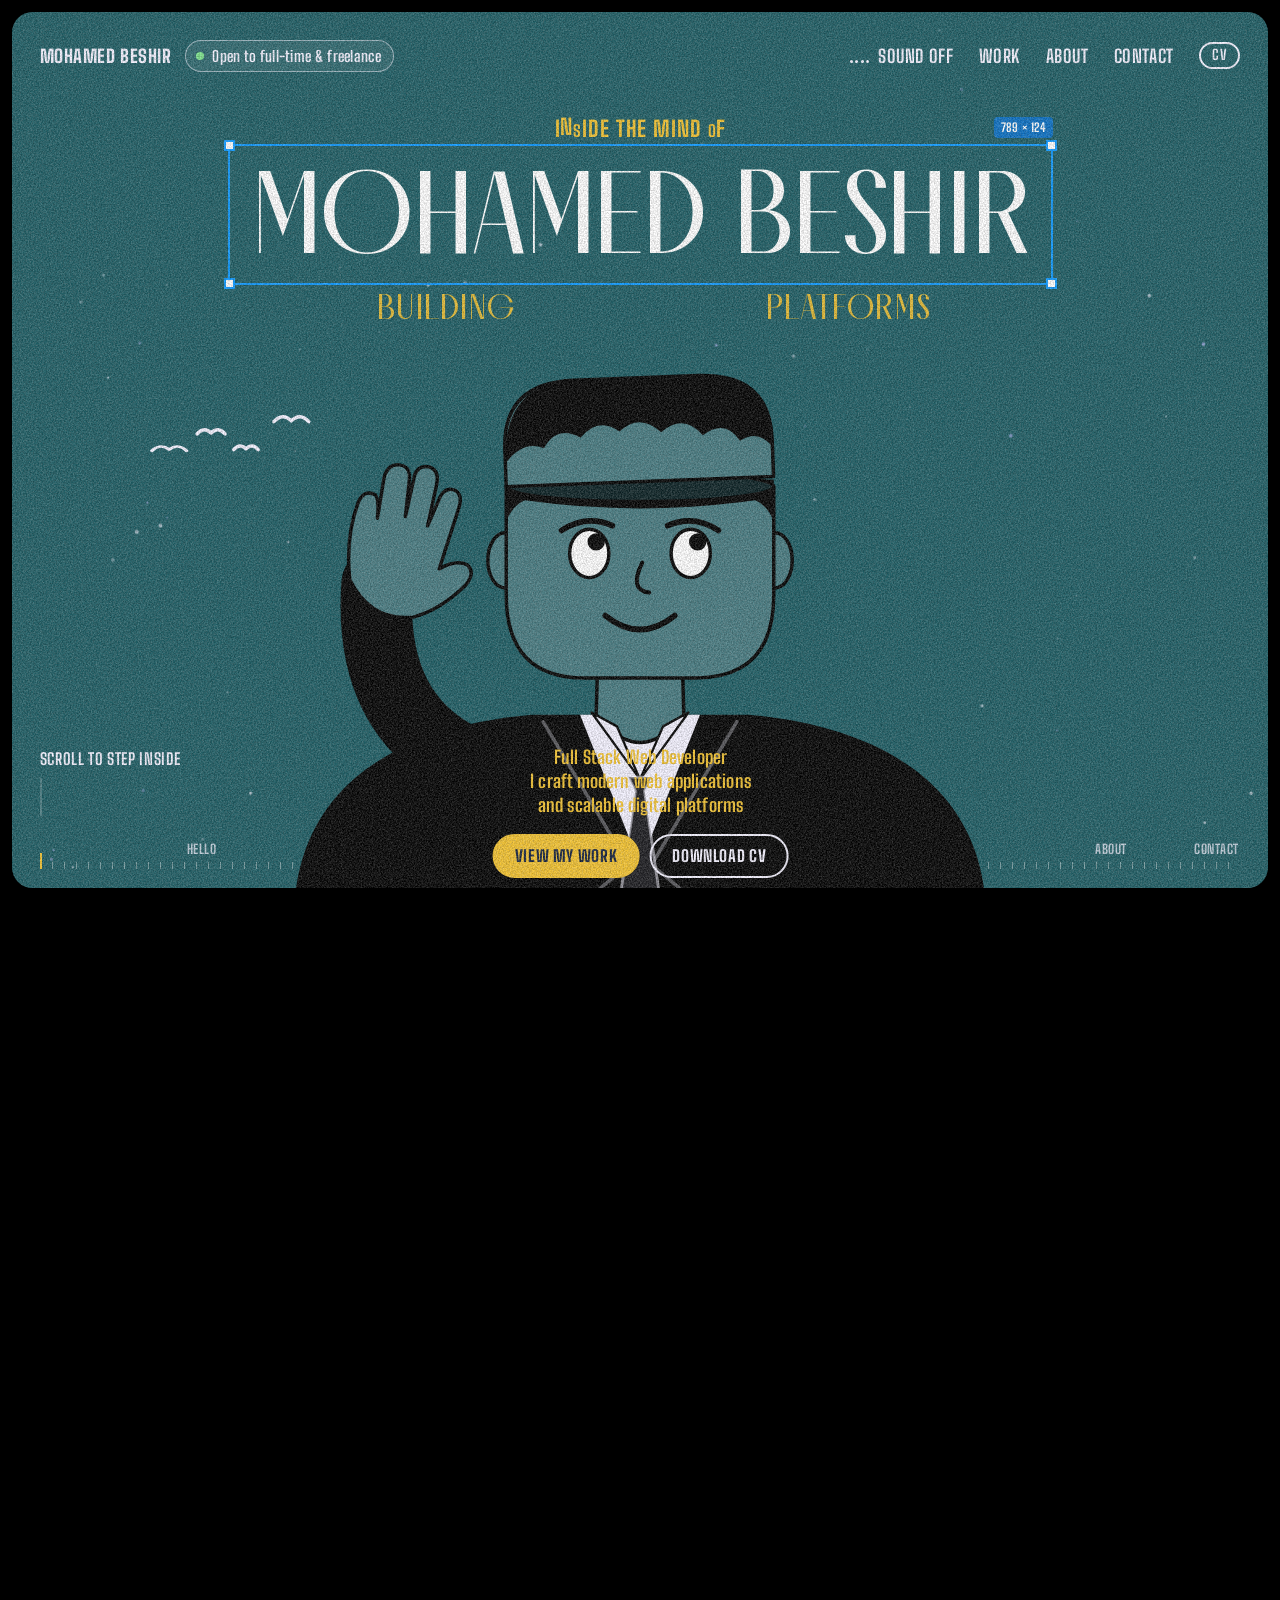
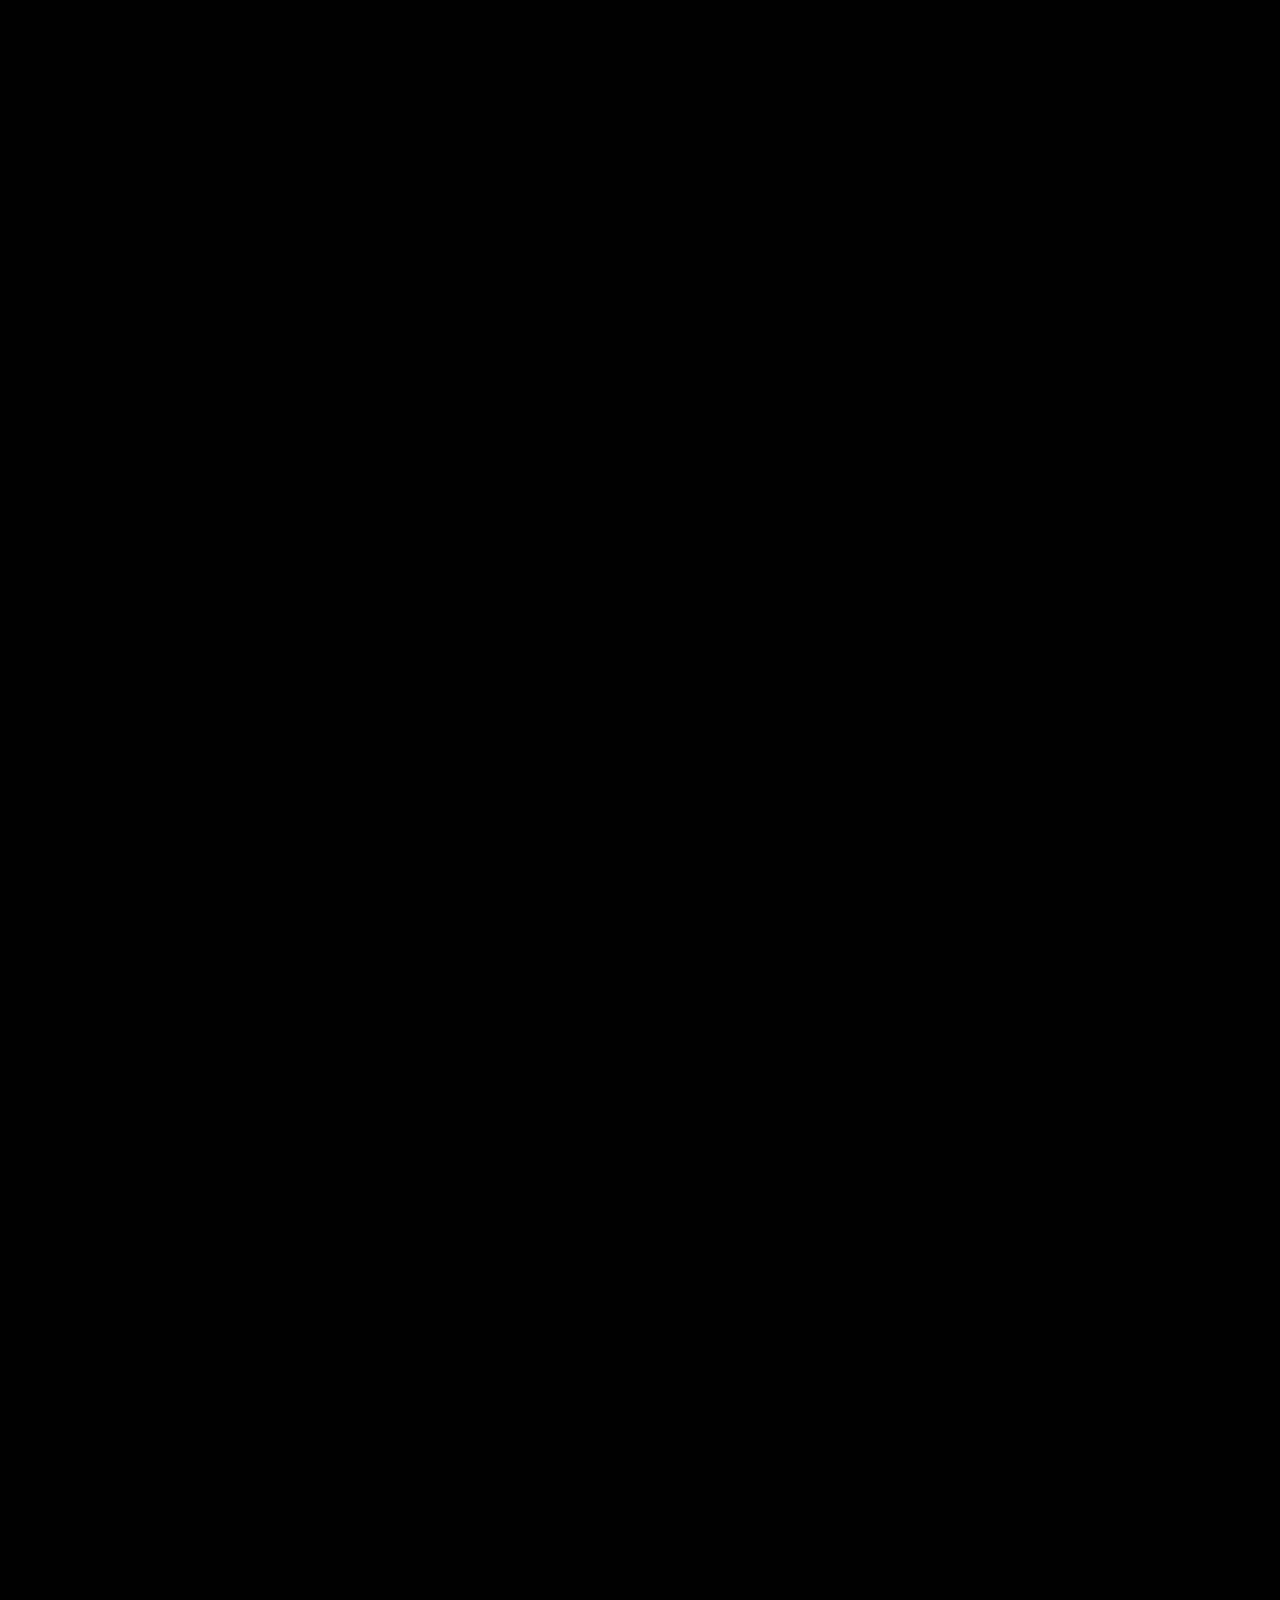
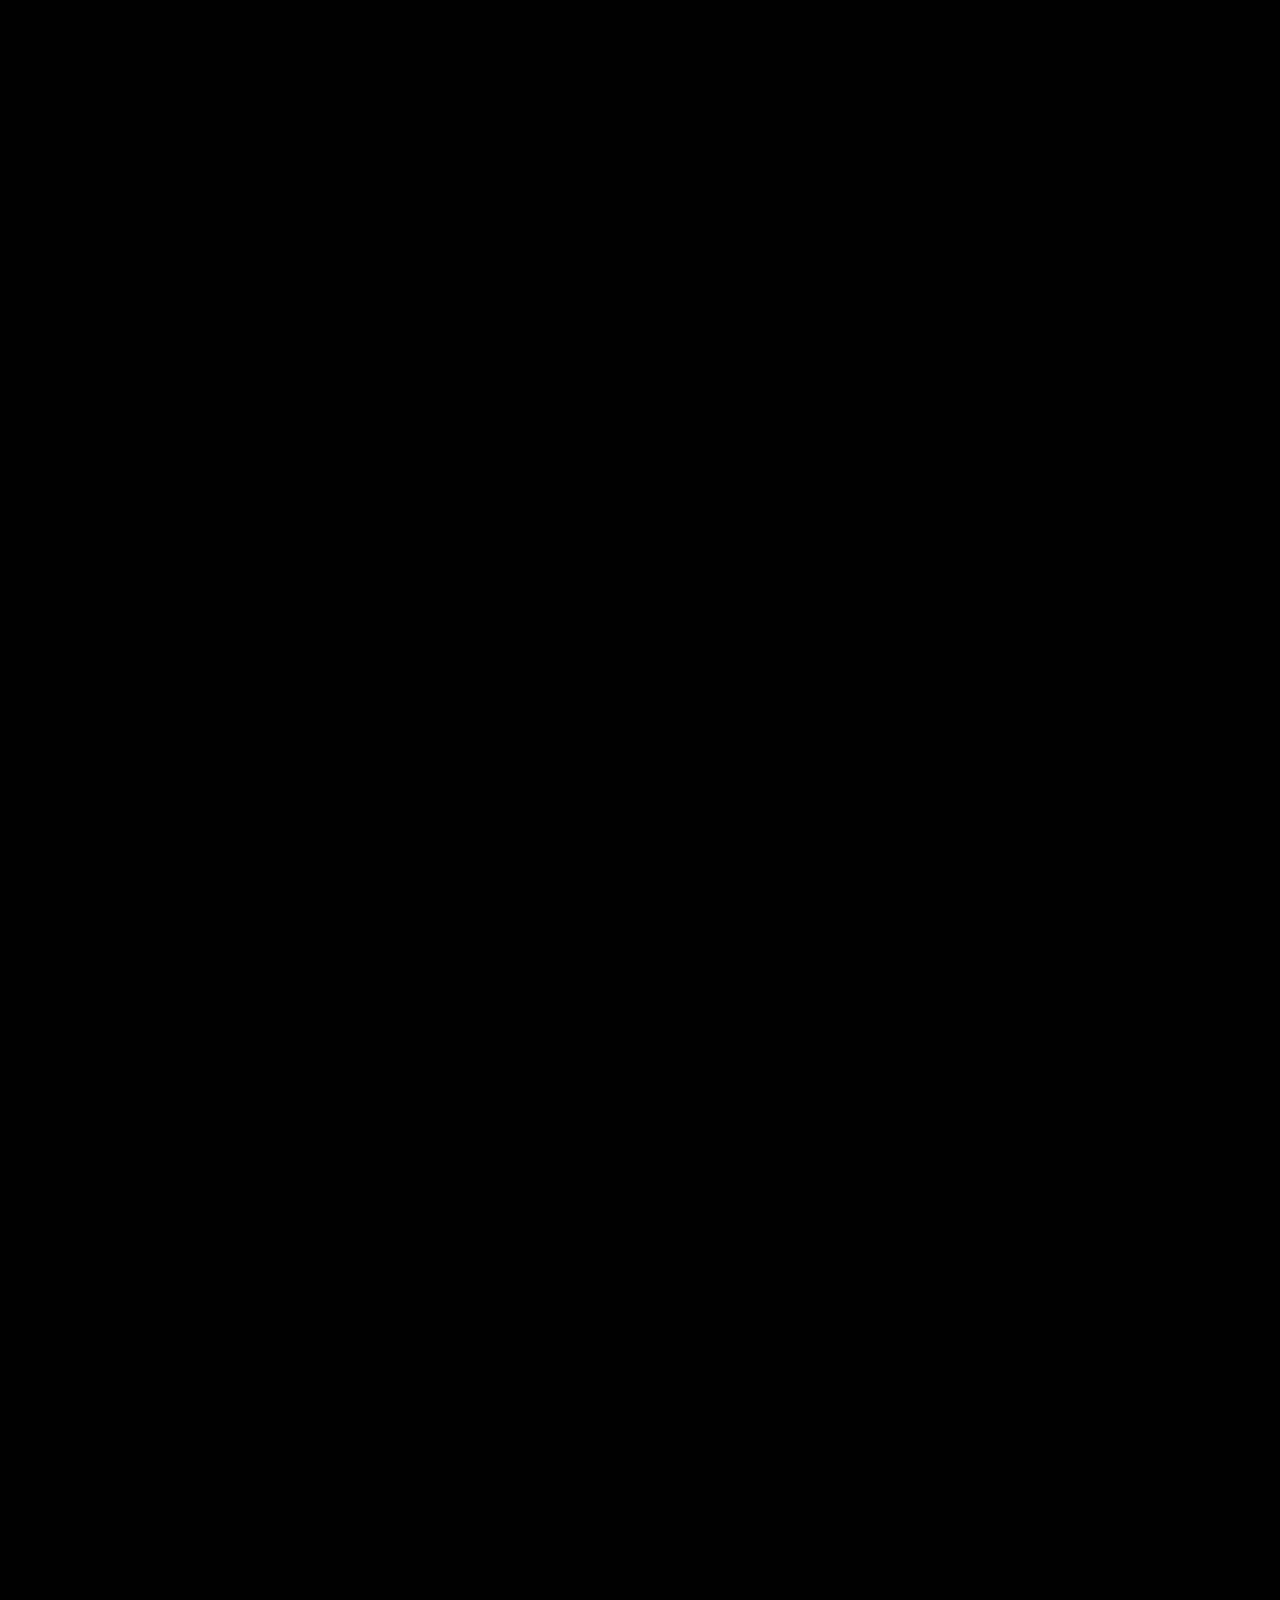
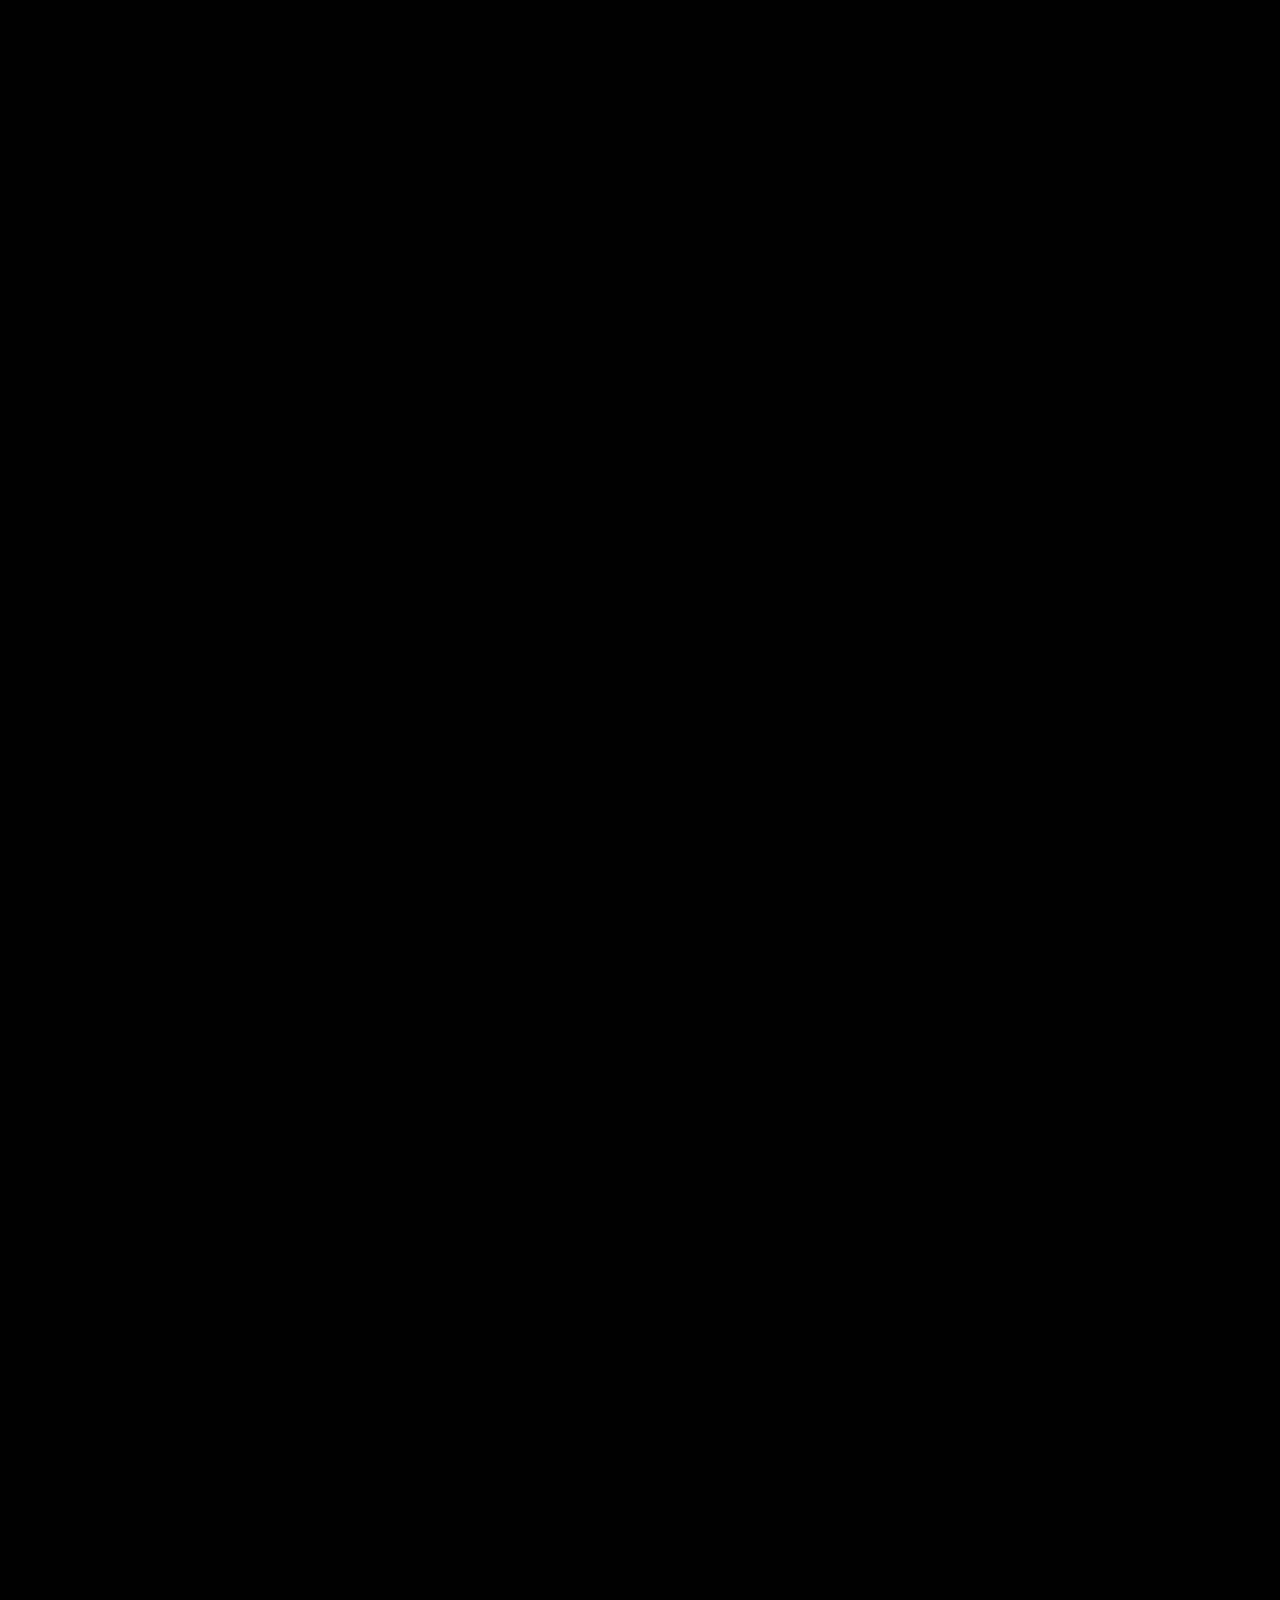
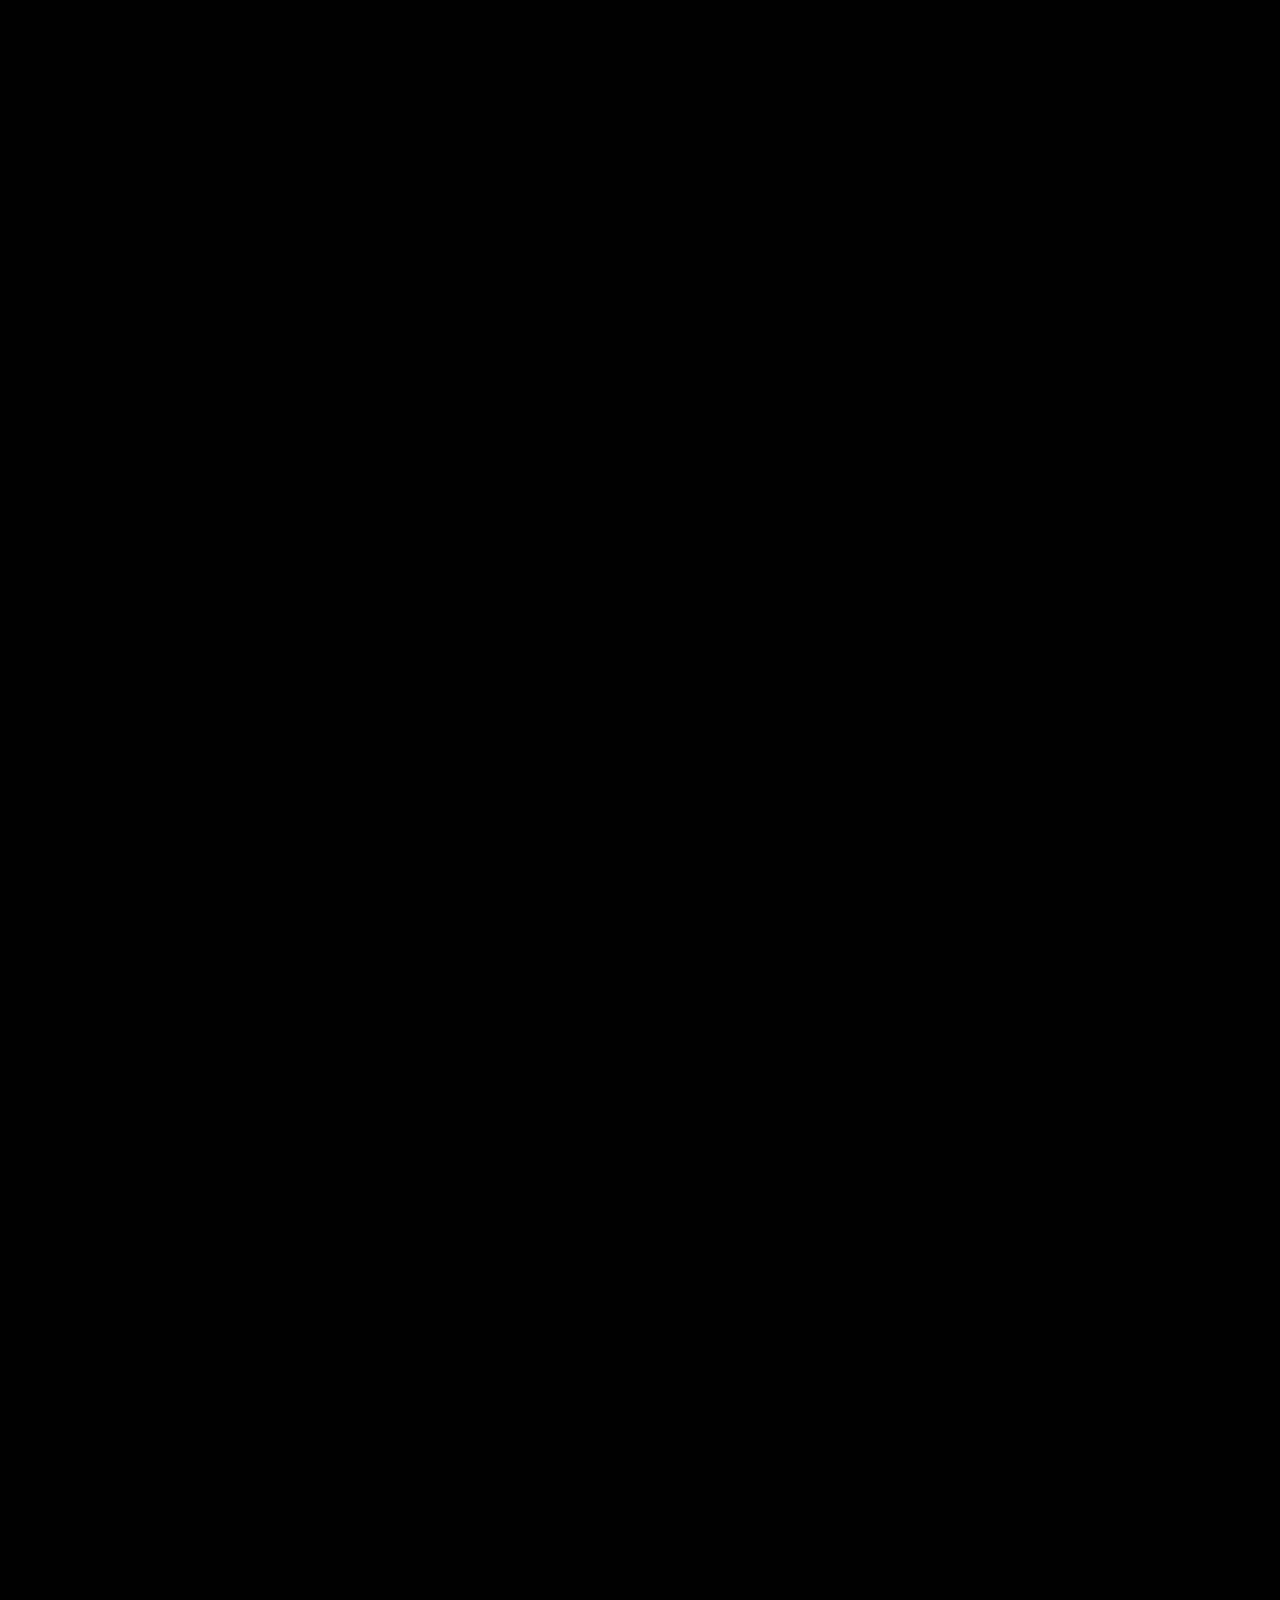
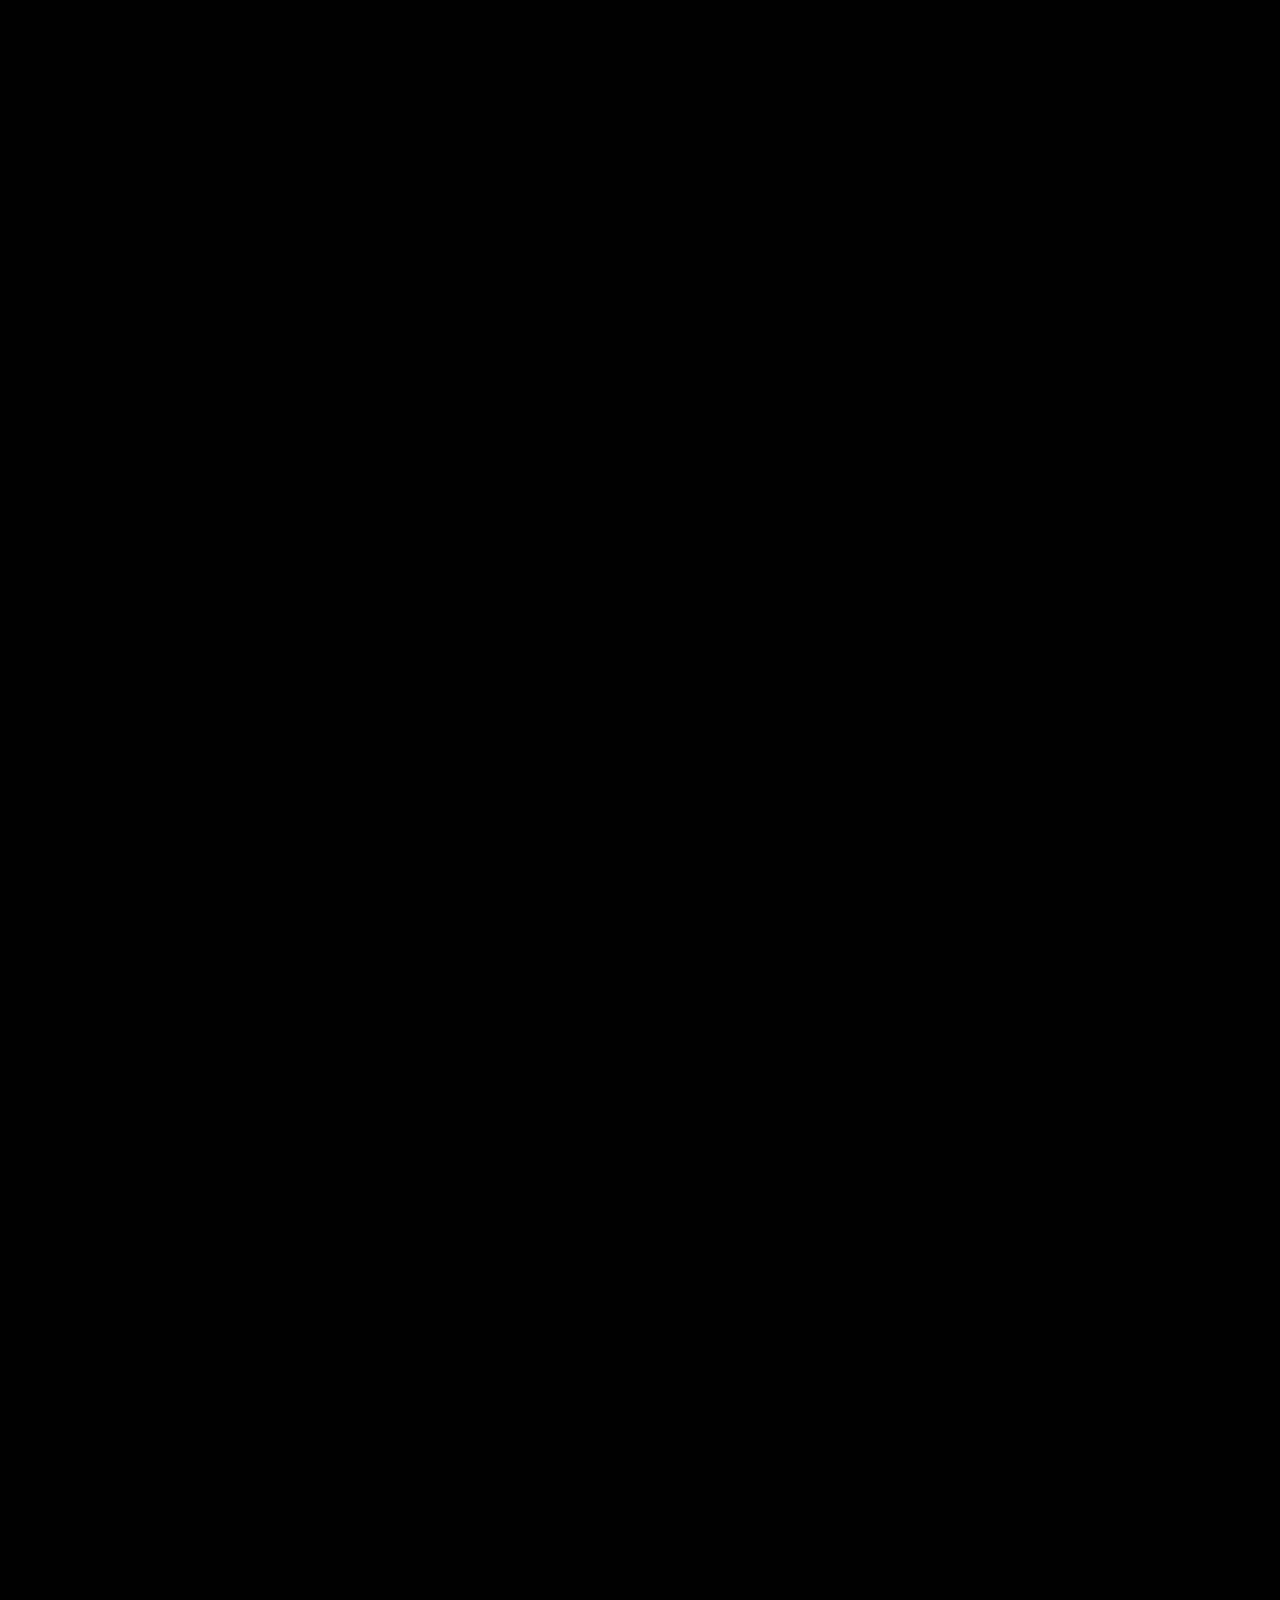
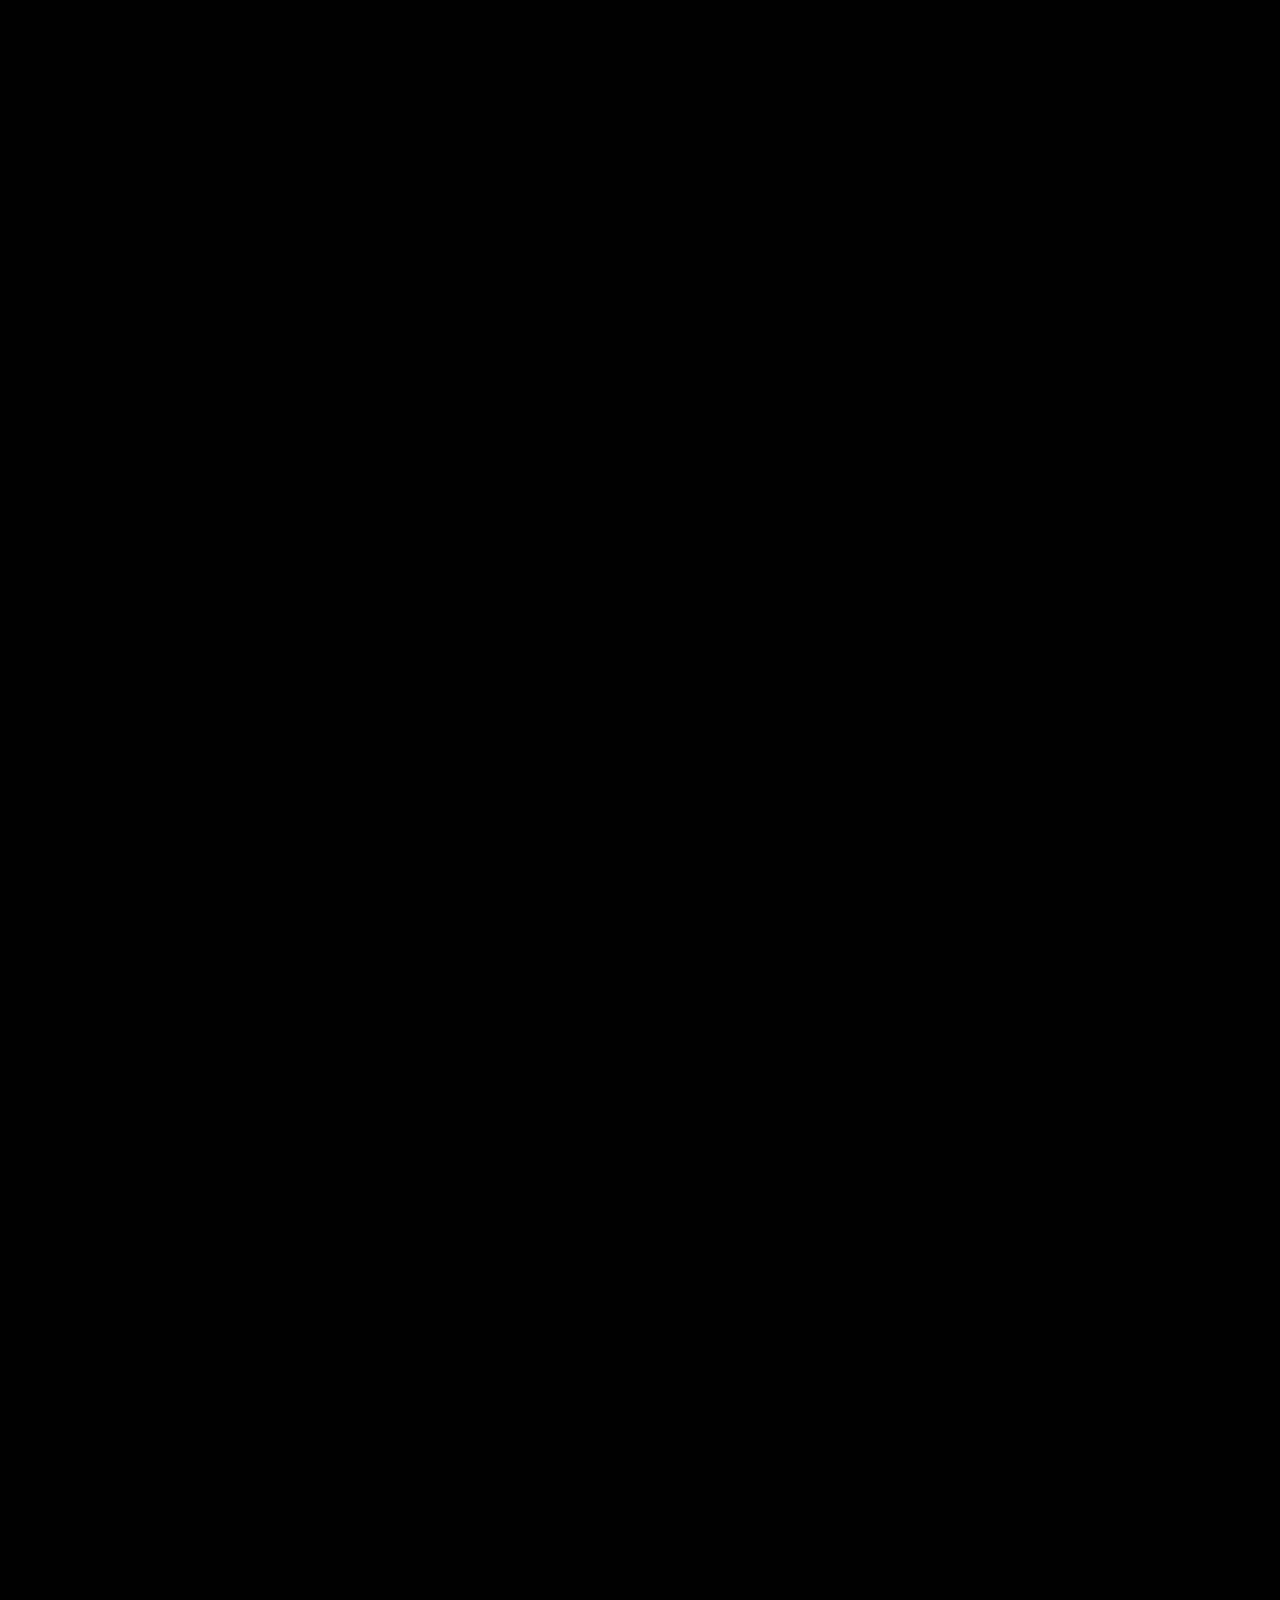
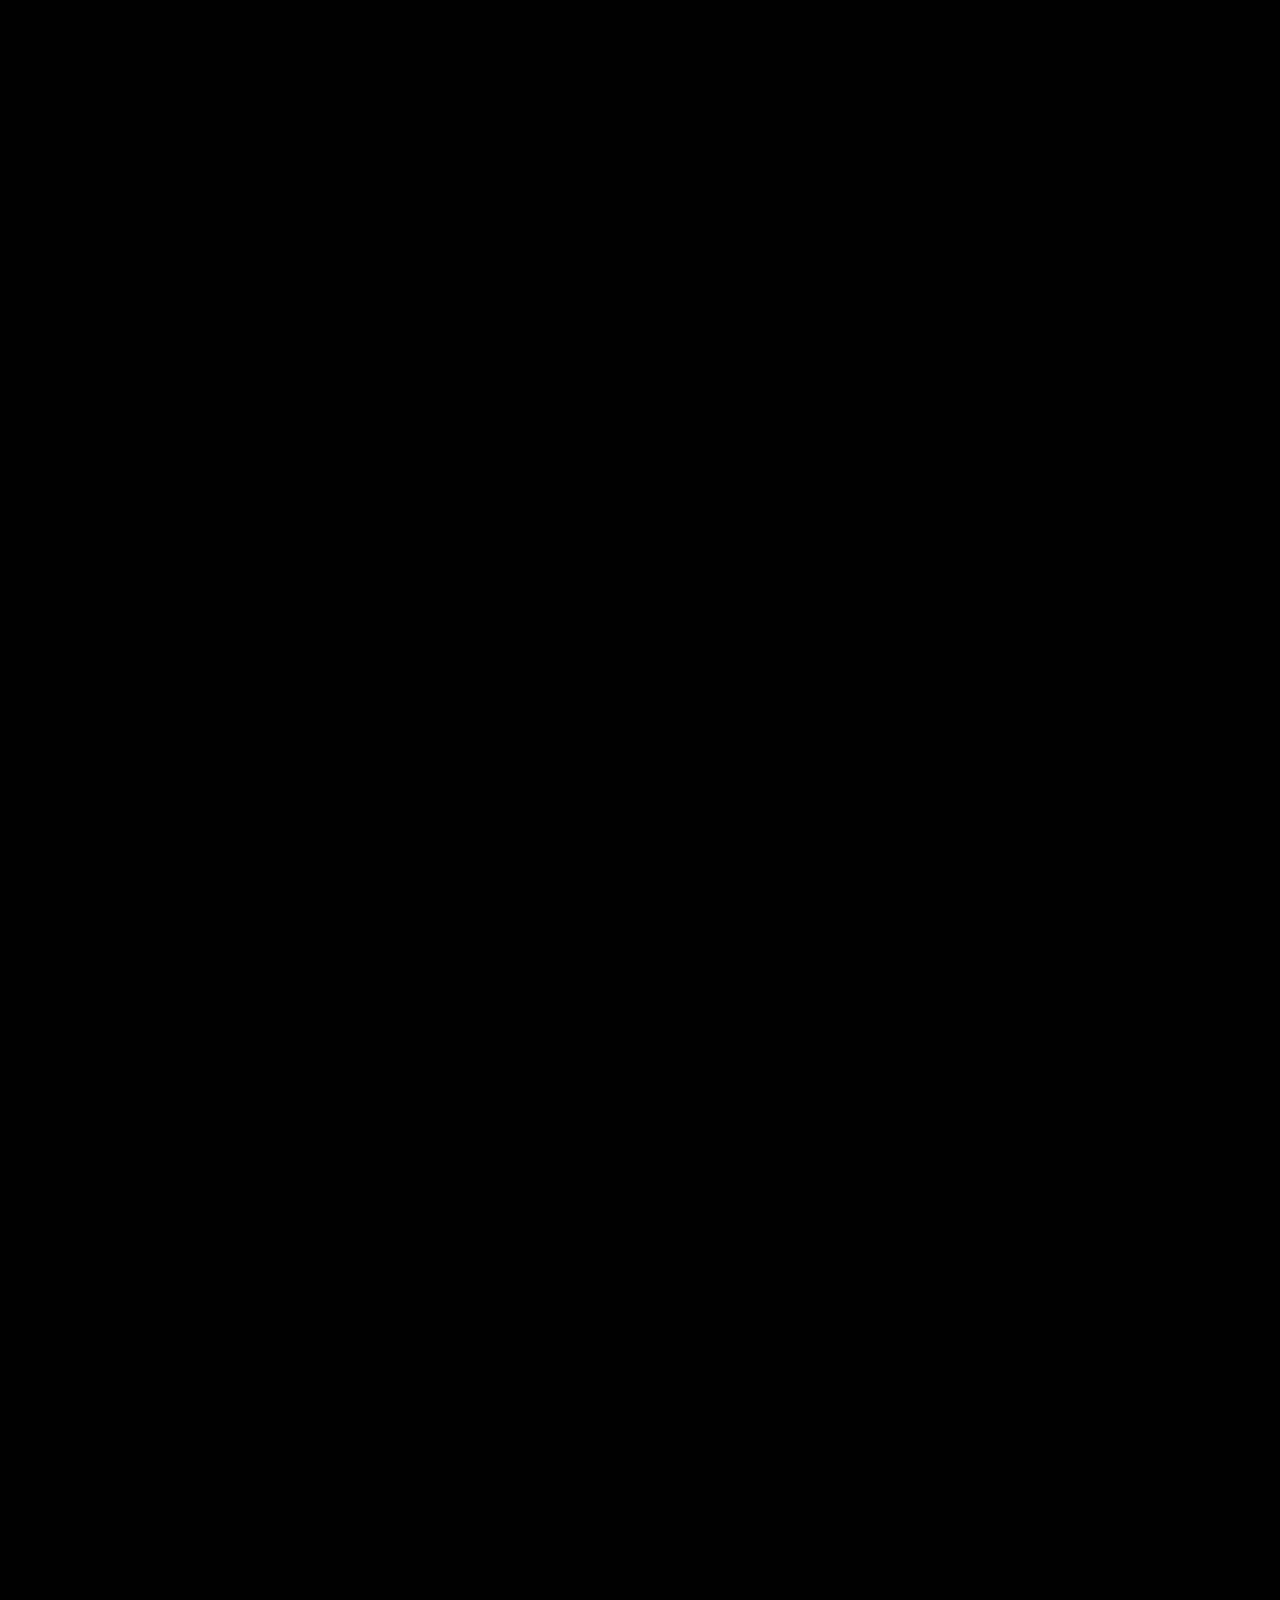
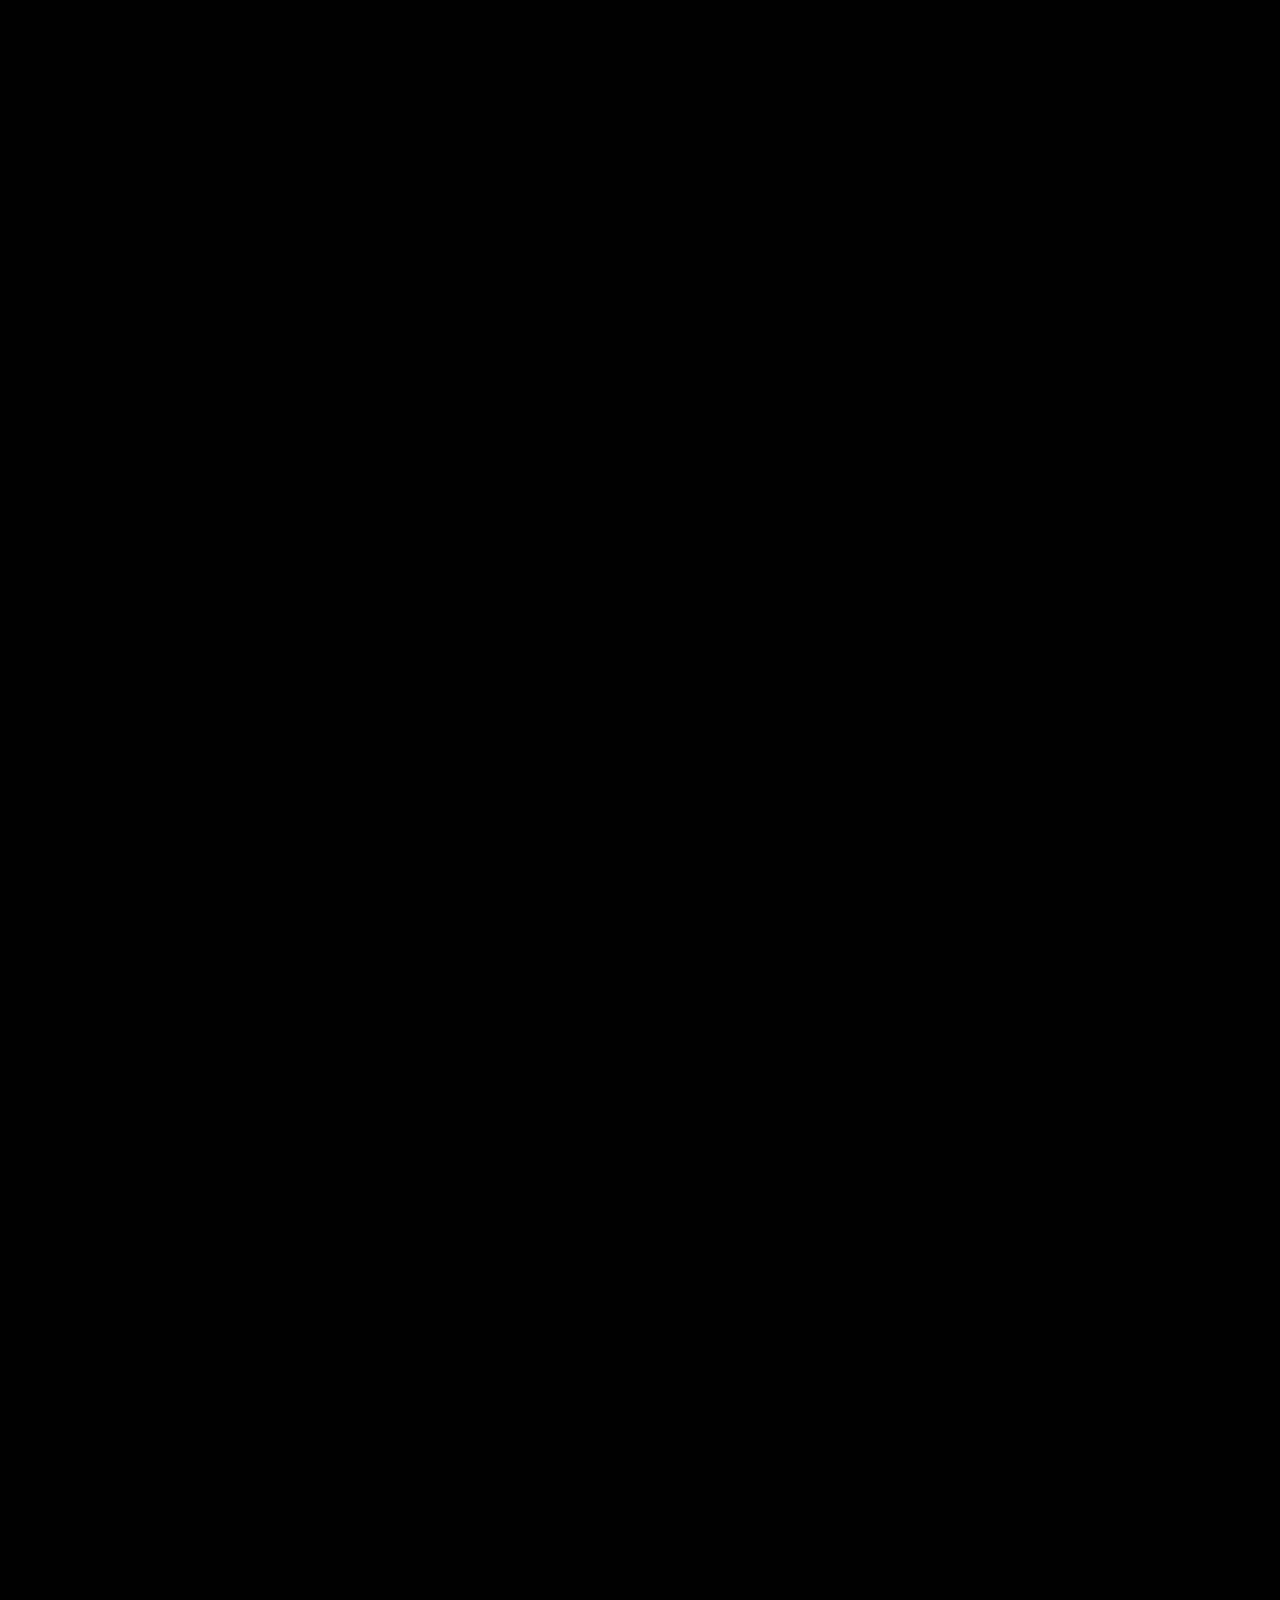
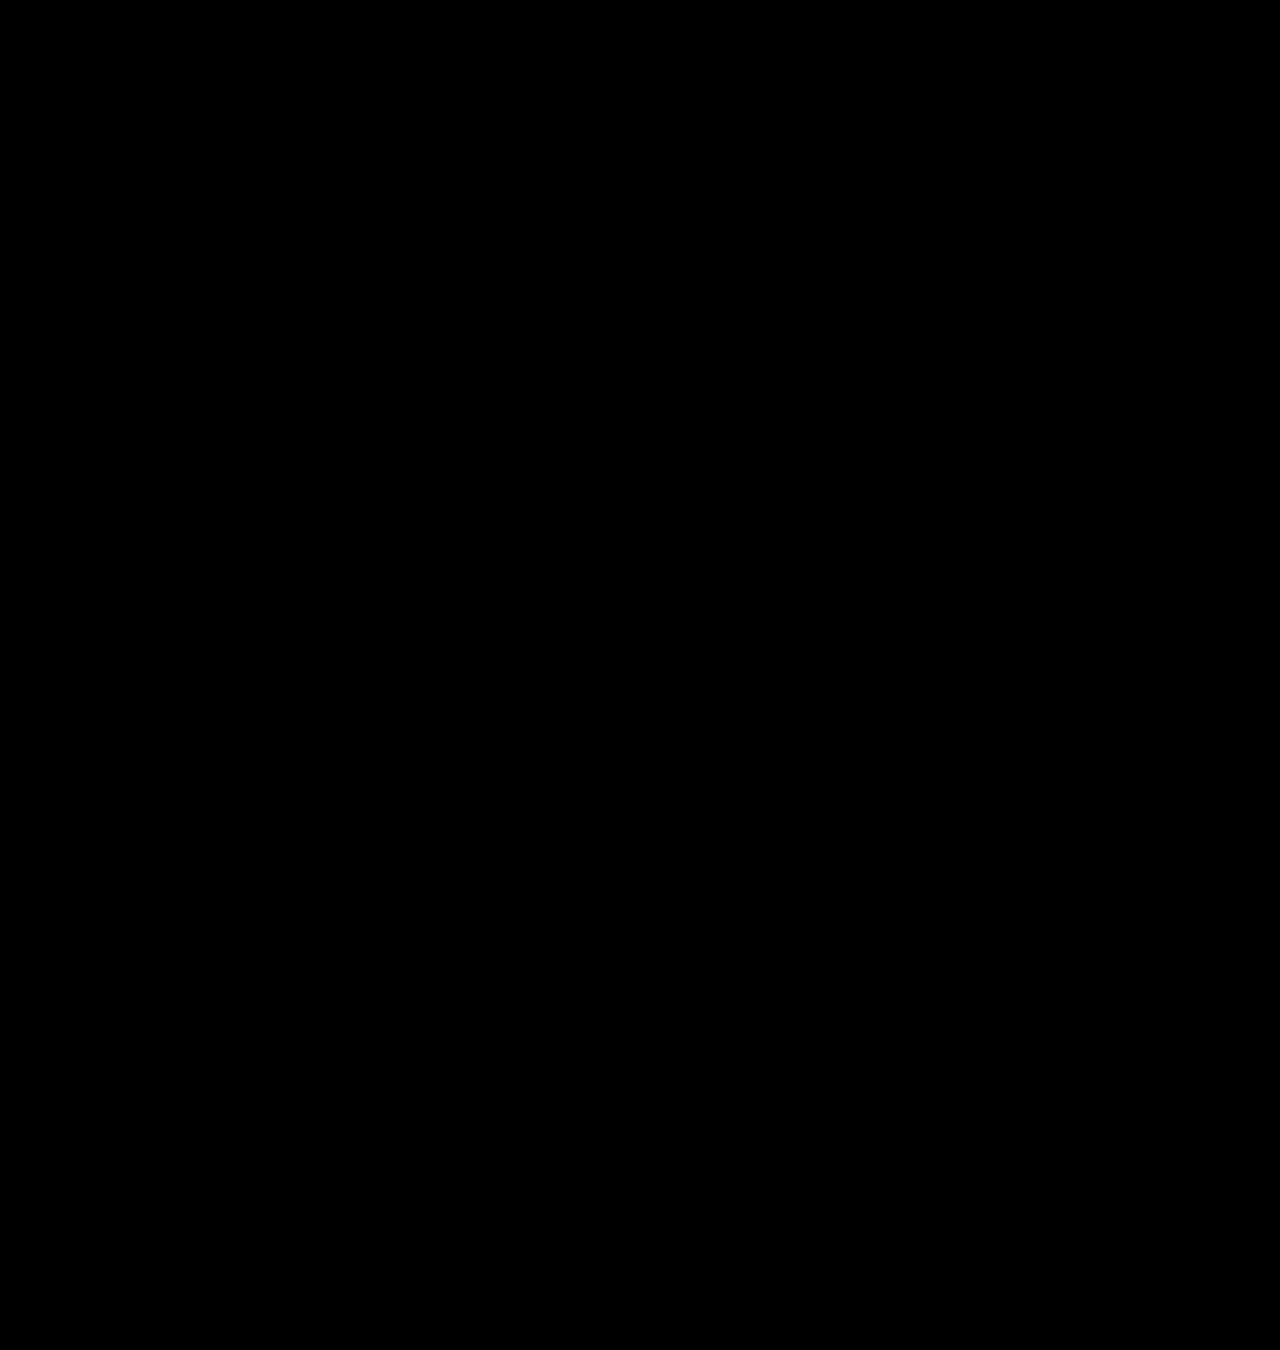
==== commit c6a5b465: "Rebrand as Mohamed Beshir: new character, scenes, palette, mobile support, case studies, CV Co-Autho" ====
--- a/index.html
+++ b/index.html
@@ -4,19 +4,32 @@
 <head>
   <meta charset="utf-8">
   <meta name="viewport" content="width=device-width, initial-scale=1">
-  <title>Mohamed Ashraf Fahmy &#8212; Full Stack Web Developer</title>
+  <title>Mohamed Beshir &#8212; Full Stack Web Developer</title>
   <meta name="description"
     content="Frontend-focused Full Stack Developer with 1.5+ years of experience building modern web applications using React.js, Next.js, and the MERN stack.">
-  <meta name="theme-color" content="#545388">
+  <meta name="theme-color" content="#1D5C63">
 
   <!-- Open Graph -->
   <meta property="og:type" content="website">
-  <meta property="og:title" content="Mohamed Ashraf Fahmy &#8212; Full Stack Web Developer">
+  <meta property="og:title" content="Mohamed Beshir &#8212; Full Stack Web Developer">
   <meta property="og:description"
     content="Frontend-focused Full Stack Developer with 1.5+ years of experience building modern web applications using React.js, Next.js, and the MERN stack.">
-  <meta property="og:image" content="work/mentorax-cover.webp">
+  <link rel="canonical" href="https://mohamedbeshir.is-a.dev/">
+  <meta property="og:url" content="https://mohamedbeshir.is-a.dev/">
+  <meta property="og:image" content="https://mohamedbeshir.is-a.dev/og-image.png">
+  <meta property="og:image:width" content="1200">
+  <meta property="og:image:height" content="630">
+  <meta property="og:image:alt" content="Mohamed Beshir, Full Stack Web Developer">
+  <meta name="twitter:card" content="summary_large_image">
+  <meta name="twitter:title" content="Mohamed Beshir — Full Stack Web Developer">
+  <meta name="twitter:image" content="https://mohamedbeshir.is-a.dev/og-image.png">
+  <link rel="icon" href="favicon.svg" type="image/svg+xml">
+  <script type="application/ld+json">
+  {"@context":"https://schema.org","@type":"Person","name":"Mohamed Beshir","jobTitle":"Full Stack Web Developer","email":"mailto:mbeshir011@gmail.com","address":{"@type":"PostalAddress","addressLocality":"Cairo","addressCountry":"EG"},"alumniOf":"Benha University","knowsAbout":["React","Next.js","Node.js","Django","PostgreSQL","TypeScript"],"sameAs":["https://github.com/muhamedbeshir"]}
+  </script>
 
   <!-- Fonts & Styles -->
+  <link rel="preload" href="fonts/font-0.woff2" as="font" type="font/woff2" crossorigin>
   <link rel="stylesheet" href="fonts.css">
   <link rel="stylesheet" href="style.css">
 </head>
@@ -29,21 +42,14 @@
       <div class="grain" aria-hidden="true"><i class="g1"></i><i class="g2"></i><i class="g3"></i></div>
 
       <header class="top">
-        <div class="brand"><span class="who">Mohamed Ashraf</span><span class="status"><i aria-hidden="true"></i>Open to
-            full-time & freelance</span></div>
+        <div class="brand"><span class="who">Mohamed Beshir</span><span class="status"><i aria-hidden="true"></i><span class="st-long">Open to full-time & freelance</span><span class="st-short">Open to work</span></span></div>
         <nav class="nav" aria-label="Sections">
           <button class="sound" id="sound" aria-pressed="false" aria-label="Turn background music on"><span class="bars"
-              aria-hidden="true"><i></i><i></i><i></i><i></i></span><span class="sound-label">Sound off</span><span
-              class="sound-hint" aria-hidden="true"><svg viewBox="0 0 24 24">
-                <path d="M9 17.5V5.5l10-2v12" fill="none" stroke="currentColor" stroke-width="2.2"
-                  stroke-linecap="round" stroke-linejoin="round" />
-                <circle cx="6.5" cy="17.5" r="2.6" fill="currentColor" />
-                <circle cx="16.5" cy="15.5" r="2.6" fill="currentColor" />
-              </svg><span class="hint-click">Click for sound</span><span class="hint-tap">Tap for
-                sound</span></span></button>
+              aria-hidden="true"><i></i><i></i><i></i><i></i></span><span class="sound-label">Sound off</span></button>
           <button data-go="work">Work</button>
           <button data-go="about">About</button>
           <button data-go="contact">Contact</button>
+          <a class="nav-cv" href="resume/Mohamed-Beshir-CV.pdf" download>CV</a>
         </nav>
       </header>
 
@@ -51,7 +57,7 @@
       <div class="tunnel" id="tunnel" aria-hidden="true"></div>
 
       <!-- 0. Hero, and later the contact ending -->
-      <section class="layer is-first" id="hero" data-bg="turmeric" aria-label="Introduction">
+      <section class="layer is-first" id="hero" data-bg="nile" aria-label="Introduction">
         <div class="hero-inner" id="heroInner">
           <svg class="birds" id="birds" viewBox="0 0 220 90" aria-hidden="true">
             <path class="bird" d="M10 60 Q20 48 30 58 Q40 48 50 60" />
@@ -62,7 +68,7 @@
           <div class="hero-top">
             <p class="kicker" data-amp="7">Inside the mind of</p>
             <div class="name-wrap" id="nameWrap">
-              <h1 class="name" id="name"><span>Mohamed</span> <span>Ashraf</span></h1>
+              <h1 class="name" id="name"><span>Mohamed</span> <span>Beshir</span></h1>
               <div class="sel" id="sel" aria-hidden="true"><span></span><span></span><span></span><span></span></div>
               <em class="dim" id="dim" aria-hidden="true">0 × 0</em>
             </div>
@@ -82,15 +88,23 @@
               </g>
               <!-- body -->
               <path d="M20 600 C24 492 110 440 226 430 L414 430 C530 440 616 492 620 600 Z" fill="#000" />
+              <!-- white shirt -->
+              <path d="M268 430 L372 430 L320 560 Z" fill="#F4F2FF" />
               <!-- neck -->
               <path class="skin" d="M284 360 L356 360 L358 430 Q320 478 282 430 Z" stroke="#000" stroke-width="3"
                 stroke-linejoin="round" />
+              <!-- collar, lapels and tie -->
+              <path d="M278 428 L320 486 L300 440 Z M362 428 L320 486 L340 440 Z" fill="#F4F2FF" stroke="#000" stroke-width="2" stroke-linejoin="round" />
+              <path d="M236 436 L310 560 L262 600 M404 436 L330 560 L378 600" fill="none" stroke="rgba(244,242,255,.35)" stroke-width="3" stroke-linecap="round" stroke-linejoin="round" />
+              <path d="M310 484 L330 484 L324 496 L336 580 L320 600 L304 580 L316 496 Z" fill="#1b1b1f" stroke="rgba(244,242,255,.55)" stroke-width="2.5" stroke-linejoin="round" />
               <!-- ears -->
               <ellipse class="skin" cx="203" cy="296" rx="15" ry="24" stroke="#000" stroke-width="3" />
               <ellipse class="skin" cx="437" cy="296" rx="15" ry="24" stroke="#000" stroke-width="3" />
               <!-- lower head -->
               <path class="skin" d="M204 232 L436 232 L436 326 Q436 398 368 398 L272 398 Q204 398 204 326 Z"
                 stroke="#000" stroke-width="3" stroke-linejoin="round" />
+              <!-- short fade haircut -->
+              <path d="M204 226 L436 226 L436 262 Q430 248 420 244 Q320 258 220 244 Q210 248 204 262 Z" fill="#000" />
               <!-- the open mind -->
               <ellipse id="cavity" class="deep" cx="320" cy="232" rx="116" ry="13" stroke="#000" stroke-width="3" />
               <g id="rings" style="opacity:0">
@@ -112,14 +126,14 @@
               <ellipse class="eye" cx="364" cy="290" rx="17" ry="21" fill="#fff" stroke="#000" stroke-width="3" />
               <circle class="pupil" cx="282" cy="280" r="7.5" fill="#000" />
               <circle class="pupil" cx="370" cy="280" r="7.5" fill="#000" />
+              
               <path d="M322 298 Q310 322 328 324" fill="none" stroke="#000" stroke-width="3.5" stroke-linecap="round" />
-              <path d="M288 340 Q320 388 352 340 Q320 350 288 340 Z" fill="#000" stroke="#000" stroke-width="3"
-                stroke-linejoin="round" />
-              <path class="skin" d="M306 362 Q320 354 334 362 Q320 374 306 362 Z" />
+              <path d="M290 344 Q320 368 350 344" fill="none" stroke="#000" stroke-width="5" stroke-linecap="round" />
+              <path d="M300 346 Q320 358 340 346" fill="none" stroke="rgba(0,0,0,.0)" />
               <!-- thoughts escaping -->
               <g id="thoughts">
                 <g class="th">
-                  <circle cx="400" cy="186" r="15" fill="#E2527F" stroke="#000" stroke-width="3" />
+                  <circle cx="400" cy="186" r="15" fill="#F26B4F" stroke="#000" stroke-width="3" />
                 </g>
                 <g class="th">
                   <circle cx="452" cy="146" r="19" fill="#6477DB" stroke="#000" stroke-width="3" />
@@ -128,16 +142,16 @@
                   <circle cx="420" cy="100" r="12" fill="#fff" stroke="#000" stroke-width="3" />
                 </g>
                 <g class="th">
-                  <path d="M500 88 L518 116 L512 132 L488 132 L482 116 Z" fill="#fff" stroke="#000" stroke-width="3"
-                    stroke-linejoin="round" />
-                  <path d="M500 88 L500 112" stroke="#000" stroke-width="2.5" />
-                  <circle cx="500" cy="115" r="4" fill="#000" />
-                  <rect x="486" y="132" width="28" height="8" rx="2" fill="#000" />
+                  <rect x="476" y="88" width="72" height="46" rx="12" fill="#fff" stroke="#000" stroke-width="3" />
+                  <path d="M498 100 L486 111 L498 122 M526 100 L538 111 L526 122 M516 98 L508 124" fill="none" stroke="#000" stroke-width="3.5" stroke-linecap="round" stroke-linejoin="round" />
                 </g>
                 <g class="th">
-                  <path d="M470 52 Q500 30 532 44 Q504 70 470 52 Z" fill="#5AA84F" stroke="#000" stroke-width="3"
-                    stroke-linejoin="round" />
-                  <path d="M474 52 Q502 46 528 45" fill="none" stroke="#000" stroke-width="2" />
+                  <g fill="none" stroke="#000" stroke-width="3" transform="translate(504 38)">
+                    <ellipse rx="26" ry="10" fill="#fff" />
+                    <ellipse rx="26" ry="10" transform="rotate(60)" fill="#fff" />
+                    <ellipse rx="26" ry="10" transform="rotate(120)" fill="#fff" />
+                    <circle r="5" fill="#6477DB" />
+                  </g>
                 </g>
                 <g class="th">
                   <path d="M540 118 Q542 130 554 132 Q542 134 540 146 Q538 134 526 132 Q538 130 540 118 Z"
@@ -154,22 +168,23 @@
               </g>
             </svg>
 
-            <div class="dream" id="dream" aria-label="You've been dreaming in Mohamed's Portfolio"><svg class="moon"
+            <div class="dream" id="dream" aria-label="You've been dreaming in Mohamed Beshir's Portfolio"><svg class="moon"
                 viewBox="0 0 24 24" aria-hidden="true">
                 <path d="M15.5 3.2A9 9 0 1 0 20.8 16 7 7 0 0 1 15.5 3.2Z" fill="#F2C230" stroke="#000"
                   stroke-width="1.8" stroke-linejoin="round" />
-              </svg><span aria-hidden="true"><small>You’ve been dreaming in</small><b>Mohamed's Dev Realm</b></span>
+              </svg><span aria-hidden="true"><small>You’ve been dreaming in</small><b>Mohamed Beshir's Dev Realm</b></span>
             </div>
             <div class="shirt">
               <p class="role" id="role"><span class="role-title">Full Stack Web Developer</span>I craft modern web
                 applications and scalable digital platforms</p>
+              <p class="cta" id="cta"><button type="button" class="cta-main" data-go="work">View my work</button><a class="cta-alt" href="resume/Mohamed-Beshir-CV.pdf" download>Download CV</a></p>
               <p class="hint-m" id="hintM" aria-hidden="true"><span>Scroll to step inside</span></p>
               <div class="contact" id="contact">
                 <h2 data-amp="5">Get in touch</h2>
                 <div class="links">
                   <span class="mail-wrap"><a class="primary" id="mail"
-                      href="mailto:moa412003@gmail.com">moa412003@gmail.com</a><button class="copy" id="copyMail"
-                      type="button" data-copy="moa412003@gmail.com" aria-label="Copy email address"><svg class="i-copy"
+                      href="mailto:mbeshir011@gmail.com">mbeshir011@gmail.com</a><button class="copy" id="copyMail"
+                      type="button" data-copy="mbeshir011@gmail.com" aria-label="Copy email address"><svg class="i-copy"
                         viewBox="0 0 24 24" fill="none" stroke="currentColor" stroke-width="2.2" stroke-linecap="round"
                         stroke-linejoin="round" aria-hidden="true">
                         <rect x="8.5" y="8.5" width="12" height="12" rx="2.5" />
@@ -179,9 +194,7 @@
                         <path d="M4.5 12.5l5 5 10-11" />
                       </svg><span class="copy-tip" aria-hidden="true">Copied</span></button><span class="sr-only"
                       id="copyStatus" aria-live="polite"></span></span>
-                  <a href="https://www.linkedin.com/in/mohamed-ashraf-fahmy" target="_blank" rel="noopener">LinkedIn</a>
-                  <a href="https://github.com/moashraf41" target="_blank" rel="noopener">GitHub</a>
-                  <a href="tel:+201145016036">+201145016036</a>
+                  <a href="https://github.com/muhamedbeshir" target="_blank" rel="noopener">GitHub</a>
                   <a href="resume/Resume.html" target="_blank" rel="noopener" data-case="resume" data-hash="#resume"
                     data-title="Resume" data-back="Back">Resume</a>
                 </div>
@@ -193,7 +206,7 @@
               <path d="M2 2 L2 20 L7 15.5 L10.5 22.5 L13.5 21 L10 14 L17 14 Z" fill="#0A6FC2" stroke="#fff"
                 stroke-width="1.6" stroke-linejoin="round" />
             </svg>
-            <b id="cursorLabel">Mohamed</b>
+            <b id="cursorLabel">Mohamed Beshir</b>
           </div>
         </div>
         <div class="hint" id="hint" aria-hidden="true"><span>Scroll to step inside</span><span class="line"></span>
@@ -201,7 +214,7 @@
       </section>
 
       <!-- 1. Hello -->
-      <section class="layer" id="hello" data-bg="hibiscus" aria-label="Hello">
+      <section class="layer" id="hello" data-bg="terracotta" aria-label="Hello">
         <div class="doodles" aria-hidden="true">
           <svg class="spark" viewBox="0 0 24 24" style="left:11%;top:22%;width:46px">
             <path d="M12 0 Q13.4 10.6 24 12 Q13.4 13.4 12 24 Q10.6 13.4 0 12 Q10.6 10.6 12 0 Z" />
@@ -218,32 +231,38 @@
           <svg class="spark" viewBox="0 0 24 24" style="left:50%;top:16%;width:22px">
             <path d="M12 0 Q13.4 10.6 24 12 Q13.4 13.4 12 24 Q10.6 13.4 0 12 Q10.6 10.6 12 0 Z" />
           </svg>
+          <svg class="hi-laptop" viewBox="0 0 260 170" aria-hidden="true"><rect x="40" y="12" width="180" height="116" rx="10" fill="none" stroke="currentColor" stroke-width="6"/><path d="M92 52 L74 70 L92 88 M168 52 L186 70 L168 88 M141 44 L119 96" fill="none" stroke="currentColor" stroke-width="7" stroke-linecap="round" stroke-linejoin="round"/><path d="M10 148 H250 L232 134 H28 Z" fill="currentColor"/></svg>
+          <svg class="hi-tea" viewBox="0 0 80 90" aria-hidden="true"><path d="M14 40 H58 V58 Q58 76 36 76 Q14 76 14 58 Z" fill="none" stroke="currentColor" stroke-width="5"/><path d="M58 46 Q76 46 72 58 Q68 66 58 64" fill="none" stroke="currentColor" stroke-width="5"/><path d="M26 28 Q20 18 28 10 M42 28 Q36 18 44 10" fill="none" stroke="currentColor" stroke-width="4" stroke-linecap="round"/></svg>
           <svg class="squig" viewBox="0 0 320 34">
             <path id="squigPath" d="M4 18 Q24 2 44 18 T84 18 T124 18 T164 18 T204 18 T244 18 T284 18 T316 14"
               fill="none" stroke="currentColor" stroke-width="7" stroke-linecap="round" />
           </svg>
         </div>
-        <h2 class="hi-line" id="hiLine">Hi, I'm Mohamed.</h2>
+        <h2 class="hi-line" id="hiLine">Hi, I'm Mohamed Beshir.</h2>
         <p class="cap" id="hiCap">Frontend-focused Full Stack Developer. 1.5+ years building React, Next.js &amp; MERN apps.
           CS &amp; AI graduate, Benha University. MEARN Scholar at ITI.</p>
       </section>
 
       <!-- 2. Systems -->
-      <section class="layer" id="systems" data-bg="monsoon" aria-label="What I do">
+      <section class="layer" id="systems" data-bg="lapis" aria-label="What I do">
         <div class="sys">
           <p class="sys-small" id="sysSmall" data-amp="3">I build</p>
           <h2 class="sys-word" id="sysWord">platforms.</h2>
           <div class="kit" id="kit" aria-hidden="true">
             <div class="card" id="card">
-              <em class="tag">Card / Default</em>
-              <span class="bar a"></span><span class="bar b"></span>
-              <span class="btn">Continue learning</span>
-            </div>
-            <span class="sw" style="background:var(--turmeric)"></span>
-            <span class="sw" style="background:var(--hibiscus)"></span>
-            <span class="sw" style="background:#fff"></span>
-            <span class="sw" style="background:var(--backwater)"></span>
-            <span class="sw" style="background:var(--leaf)"></span>
+              <div class="win-bar"><i></i><i></i><i></i><em>api/projects.js</em></div>
+              <pre class="code"><span class="k">router</span>.<span class="f">get</span>(<span class="s">"/projects"</span>, <span class="f">auth</span>,
+  <span class="k">async</span> (req, res) =&gt; {
+    <span class="k">const</span> data = <span class="k">await</span> db.<span class="f">find</span>();
+    res.<span class="f">json</span>({ ok: <span class="n">true</span>, data });
+  });<span class="caret"></span></pre>
+              <span class="status-ok">200 OK &middot; 42ms</span>
+            </div>
+            <span class="sw" style="background:#61DAFB;color:#0b1020">Re</span>
+            <span class="sw" style="background:#fff;color:#0b1020">Nx</span>
+            <span class="sw" style="background:#6CC24A;color:#0b1020">No</span>
+            <span class="sw" style="background:#47A248;color:#fff">Mg</span>
+            <span class="sw" style="background:#4169E1;color:#fff">Pg</span>
           </div>
           <p class="cap" id="sysCap">From reusable React &amp; Next.js components to scalable RESTful APIs, robust
             microservices, and high-performance databases.</p>
@@ -293,7 +312,7 @@
           <p class="c1">I don't believe in fragile hacks or bloated spaghetti code.</p>
           <p class="c2" data-amp="4">I don't believe in <span class="vanilla">vanilla<svg class="strike"
                 viewBox="0 0 300 40" preserveAspectRatio="none" aria-hidden="true">
-                <path id="strikePath" d="M4 26 Q70 8 140 22 T296 14" fill="none" stroke="#E2527F" stroke-width="9"
+                <path id="strikePath" d="M4 26 Q70 8 140 22 T296 14" fill="none" stroke="#F26B4F" stroke-width="9"
                   stroke-linecap="round" />
               </svg></span>.</p>
           <p class="c3">I believe in products with backbone: modern architectures, seamless UX, and software crafted
@@ -303,26 +322,22 @@
           <div class="bl-doodles" aria-hidden="true"><span class="dd dd-pen" data-depth="18"
               style="--x:9%;--y:21%;--w:4.2vw;--t:5.2s;--dl:0s;--mx:12%;--my:17%;--mw:11vw"><span class="ddp"><span
                   class="ddf"><svg viewBox="0 0 60 70">
-                    <path d="M30 6 L48 34 L40 54 L20 54 L12 34 Z" fill="#fff" stroke="#000" stroke-width="3"
-                      stroke-linejoin="round" />
-                    <path d="M30 6 L30 30" stroke="#000" stroke-width="2.5" />
-                    <circle cx="30" cy="34" r="5" fill="#000" />
-                    <rect x="18" y="54" width="24" height="10" rx="2" fill="#F2C230" stroke="#000" stroke-width="3"
-                      stroke-linejoin="round" />
+                    <rect x="4" y="12" width="52" height="40" rx="10" fill="#fff" stroke="#000" stroke-width="3" stroke-linejoin="round" />
+                    <path d="M24 24 L15 32 L24 40 M36 24 L45 32 L36 40" fill="none" stroke="#000" stroke-width="3.5" stroke-linecap="round" stroke-linejoin="round" />
+                    <rect x="20" y="54" width="20" height="8" rx="2" fill="#F2C230" stroke="#000" stroke-width="3" stroke-linejoin="round" />
                   </svg></span></span></span><span class="dd dd-bez" data-depth="10"
               style="--x:14%;--y:44%;--w:9vw;--t:6.4s;--dl:0.6s;--mx:38%;--my:14%;--mw:22vw"><span class="ddp"><span
                   class="ddf"><svg viewBox="0 0 120 70">
-                    <path d="M10 58 L30 12 M110 58 L90 12" stroke="#0D99FF" stroke-width="2" />
-                    <path d="M10 58 C30 12 90 12 110 58" fill="none" stroke="#fff" stroke-width="3.5"
-                      stroke-linecap="round" />
-                    <rect x="5.5" y="53.5" width="9" height="9" fill="#fff" stroke="#0D99FF" stroke-width="2.5" />
-                    <rect x="105.5" y="53.5" width="9" height="9" fill="#fff" stroke="#0D99FF" stroke-width="2.5" />
-                    <circle cx="30" cy="12" r="4.5" fill="#0D99FF" />
-                    <circle cx="90" cy="12" r="4.5" fill="#0D99FF" />
+                    <rect x="6" y="6" width="108" height="58" rx="9" fill="#0E1626" stroke="#fff" stroke-width="3" />
+                    <path d="M6 22 H114" stroke="#fff" stroke-width="2.5" />
+                    <circle cx="17" cy="14" r="3" fill="#F26B4F" /><circle cx="27" cy="14" r="3" fill="#F2C230" /><circle cx="37" cy="14" r="3" fill="#5AA84F" />
+                    <path d="M16 34 L24 40 L16 46" fill="none" stroke="#5AA84F" stroke-width="3" stroke-linecap="round" stroke-linejoin="round" />
+                    <path d="M31 46 H62" stroke="#fff" stroke-width="3" stroke-linecap="round" />
+                    <rect x="68" y="42" width="8" height="8" fill="#F2C230" />
                   </svg></span></span></span><span class="dd dd-sw" data-depth="14"
               style="--x:8%;--y:68%;--w:5.6vw;--t:5.8s;--dl:1.1s;--mx:14%;--my:83%;--mw:15vw"><span class="ddp"><span
                   class="ddf"><svg viewBox="0 0 90 90">
-                    <rect x="32" y="18" width="26" height="62" rx="8" fill="#E2527F" stroke="#000" stroke-width="3"
+                    <rect x="32" y="18" width="26" height="62" rx="8" fill="#F26B4F" stroke="#000" stroke-width="3"
                       stroke-linejoin="round" transform="rotate(-24 45 80)" />
                     <rect x="32" y="18" width="26" height="62" rx="8" fill="#F2C230" stroke="#000" stroke-width="3"
                       stroke-linejoin="round" />
@@ -343,7 +358,7 @@
                   class="ddf"><svg viewBox="0 0 130 70">
                     <path d="M22 46 L65 28 L108 46" fill="none" stroke="#fff" stroke-width="2.5" stroke-dasharray="4 6"
                       stroke-linecap="round" />
-                    <circle cx="22" cy="46" r="15" fill="#E2527F" stroke="#000" stroke-width="3" />
+                    <circle cx="22" cy="46" r="15" fill="#F26B4F" stroke="#000" stroke-width="3" />
                     <circle cx="17" cy="44" r="2.2" fill="#000" />
                     <circle cx="27" cy="44" r="2.2" fill="#000" />
                     <path d="M17 51 Q22 55 27 51" fill="none" stroke="#000" stroke-width="2.2" stroke-linecap="round" />
@@ -378,7 +393,7 @@
                     <path d="M4 96 Q40 68 76 96 Z" fill="#5AA84F" stroke="#000" stroke-width="3"
                       stroke-linejoin="round" />
                     <path d="M30 84 L30 12" stroke="#fff" stroke-width="4" stroke-linecap="round" />
-                    <path class="cloth" d="M31 14 Q46 8 60 16 Q52 24 62 32 Q46 28 31 34 Z" fill="#E2527F" stroke="#000"
+                    <path class="cloth" d="M31 14 Q46 8 60 16 Q52 24 62 32 Q46 28 31 34 Z" fill="#F26B4F" stroke="#000"
                       stroke-width="3" stroke-linejoin="round" />
                   </svg></span></span></span><span class="dd dd-s1" data-depth="22"
               style="--x:22%;--y:14%;--w:1.4vw;--t:4.2s;--dl:0.2s;--mx:88%;--my:29%;--mw:4vw"><span class="ddp"><span
@@ -414,19 +429,16 @@
       </section>
 
       <!-- 3. Based -->
-      <section class="layer" id="based" data-bg="backwater" aria-label="Where I am">
+      <section class="layer" id="based" data-bg="sand" aria-label="Where I am">
         <div class="based">
           <div class="based-copy">
             <h2 class="based-text" id="basedText" data-amp="11"><span>Based in</span><span>Cairo.</span></h2>
             <div class="doodles" aria-hidden="true"><svg class="hills" viewBox="0 0 1000 120"
                 preserveAspectRatio="none">
-                <path
-                  d="M0 120 L0 84 Q90 40 180 70 Q260 96 330 58 Q420 8 520 56 Q600 92 680 50 Q770 6 860 48 Q930 78 1000 60 L1000 120 Z"
-                  fill="rgba(255,255,255,.05)" stroke="currentColor" stroke-opacity=".4" stroke-width="2"
-                  vector-effect="non-scaling-stroke" />
-                <path d="M0 120 L0 100 Q140 70 260 92 Q400 116 520 86 Q680 52 820 90 Q920 112 1000 96 L1000 120 Z"
-                  fill="rgba(255,255,255,.05)" stroke="currentColor" stroke-opacity=".28" stroke-width="2"
-                  vector-effect="non-scaling-stroke" />
+                <path d="M90 120 L250 26 L410 120 Z M250 26 L284 120" fill="rgba(255,255,255,.07)" stroke="currentColor" stroke-opacity=".5" stroke-width="2" stroke-linejoin="round" vector-effect="non-scaling-stroke" />
+                <path d="M400 120 L520 58 L640 120 Z M520 58 L546 120" fill="rgba(255,255,255,.07)" stroke="currentColor" stroke-opacity=".45" stroke-width="2" stroke-linejoin="round" vector-effect="non-scaling-stroke" />
+                <path d="M650 120 L760 66 L870 120 Z M760 66 L784 120" fill="rgba(255,255,255,.07)" stroke="currentColor" stroke-opacity=".4" stroke-width="2" stroke-linejoin="round" vector-effect="non-scaling-stroke" />
+                <path d="M0 120 L0 106 Q140 88 260 106 Q420 126 560 100 Q720 76 880 102 Q950 112 1000 106 L1000 120 Z" fill="rgba(255,255,255,.06)" stroke="currentColor" stroke-opacity=".3" stroke-width="2" vector-effect="non-scaling-stroke" />
               </svg><svg class="palm far" viewBox="0 0 120 220" style="left:5%;width:clamp(60px,6.5vw,96px)">
                 <path d="M60 220 Q50 150 66 72" fill="none" stroke="currentColor" stroke-width="9"
                   stroke-linecap="round" />
@@ -465,56 +477,24 @@
             <div class="road" aria-hidden="true"></div>
             <div class="auto" id="auto" aria-hidden="true">
               <svg viewBox="0 0 340 232">
-                <!-- open cabin, you can see through it -->
-                <path d="M136 46 L272 46 L272 150 L136 150 Z" class="thru" />
-                <!-- driver -->
-                <path d="M156 132 Q156 98 172 96 Q188 98 190 132 Z" fill="#E9E1CF" stroke="#000" stroke-width="2.5"
-                  stroke-linejoin="round" />
-                <circle class="skin" cx="172" cy="82" r="12" stroke="#000" stroke-width="2.5" />
-                <path d="M160 80 Q160 68 172 68 Q184 68 184 78 Q176 73 160 80 Z" fill="#000" />
-                <path d="M160 112 L134 110" stroke="#000" stroke-width="4" stroke-linecap="round" />
-                <rect x="150" y="130" width="44" height="12" rx="3" fill="#2B2B2B" stroke="#000" stroke-width="2" />
-                <!-- passenger -->
-                <rect x="222" y="104" width="44" height="40" rx="6" fill="#3A3A3A" stroke="#000" stroke-width="2" />
-                <path d="M228 140 Q228 106 244 104 Q260 106 262 140 Z" fill="#C8455A" stroke="#000" stroke-width="2.5"
-                  stroke-linejoin="round" />
-                <circle class="skin" cx="244" cy="89" r="13" stroke="#000" stroke-width="2.5" />
-                <path
-                  d="M231 88 Q230 74 244 74 Q258 74 258 88 Q258 100 262 104 L254 100 Q256 84 244 82 Q234 82 234 96 Z"
-                  fill="#000" />
-                <!-- pillar -->
-                <path d="M206 46 L206 150" stroke="#000" stroke-width="3" />
-                <!-- yellow canopy with the side cut open -->
-                <path
-                  d="M100 44 Q104 24 128 24 L290 24 Q328 24 328 66 L328 150 L272 150 L272 46 L136 46 L136 116 L100 116 Z"
-                  fill="#F2C230" stroke="#000" stroke-width="3" stroke-linejoin="round" />
-                <path d="M102 36 Q108 22 128 22 L290 22 Q330 22 330 64" fill="none" stroke="#000" stroke-width="8"
-                  stroke-linecap="round" />
-                <rect x="272" y="130" width="56" height="9" fill="#000" />
-                <!-- windscreen -->
-                <path d="M108 46 L132 46 L132 110 L102 110 Z" fill="rgba(255,255,255,.6)" stroke="#000" stroke-width="3"
-                  stroke-linejoin="round" />
-                <path d="M112 54 L118 54 L110 96" stroke="#fff" stroke-width="3" stroke-linecap="round" opacity=".8" />
-                <!-- green front face and fender -->
-                <path d="M100 110 L136 110 L136 196 L84 196 Q80 150 100 110 Z" fill="#3E9B5C" stroke="#000"
-                  stroke-width="3" stroke-linejoin="round" />
-                <path d="M102 116 L134 116" stroke="#F2C230" stroke-width="5" />
-                <circle cx="112" cy="134" r="7" fill="#FFF3B0" stroke="#000" stroke-width="2.5" />
-                <rect x="96" y="146" width="12" height="6" rx="2" fill="#F08A24" stroke="#000" stroke-width="1.5" />
-                <path d="M42 206 Q46 174 72 172 Q100 172 106 206 Z" fill="#3E9B5C" stroke="#000" stroke-width="3"
-                  stroke-linejoin="round" />
-                <!-- floor board -->
-                <rect x="104" y="184" width="150" height="12" rx="3" fill="#2F7A48" stroke="#000" stroke-width="2.5" />
-                <!-- green rear body -->
-                <path
-                  d="M150 150 L312 150 Q336 152 337 178 L337 198 Q337 206 328 206 L302 206 Q300 178 272 178 Q244 178 242 206 L150 206 Z"
-                  fill="#3E9B5C" stroke="#000" stroke-width="3" stroke-linejoin="round" />
-                <path d="M156 168 L236 168" stroke="#2F7A48" stroke-width="3" stroke-linecap="round" />
-                <rect x="298" y="160" width="28" height="15" rx="2" fill="#F2C230" stroke="#000" stroke-width="2" />
-                <text x="312" y="171" transform="translate(624 0) scale(-1 1)" text-anchor="middle" font-size="8"
-                  font-weight="700" fill="#000" font-family="Big Shoulders, sans-serif">KA 01</text>
-                <rect x="331" y="158" width="6" height="12" rx="2" fill="#D63A3A" stroke="#000" stroke-width="1.5" />
-                <!-- wheels -->
+                <!-- Cairo cab: white body, black lower stripe, lit roof sign -->
+                <circle cx="168" cy="126" r="11" class="skin" stroke="#000" stroke-width="2.5" />
+                <circle cx="226" cy="126" r="11" class="skin" stroke="#000" stroke-width="2.5" />
+                <path d="M34 204 L34 164 Q34 150 50 148 L98 142 L122 112 Q130 104 144 104 L238 104 Q252 104 260 114 L284 144 L314 148 Q332 152 332 174 L332 204 Z"
+                  fill="#F7F3E8" stroke="#000" stroke-width="3" stroke-linejoin="round" />
+                <path d="M34 178 L332 178 L332 204 L34 204 Z" fill="#1B1B1B" />
+                <path d="M126 116 L144 110 L184 110 L184 142 L104 142 Z" fill="rgba(160,215,235,.45)" stroke="#000" stroke-width="3" stroke-linejoin="round" />
+                <path d="M192 110 L236 110 Q246 110 252 118 L270 142 L192 142 Z" fill="rgba(160,215,235,.45)" stroke="#000" stroke-width="3" stroke-linejoin="round" />
+                <path d="M188 110 L188 150" stroke="#000" stroke-width="3" />
+                <rect x="168" y="90" width="52" height="15" rx="4" fill="#F2C230" stroke="#000" stroke-width="2.5" />
+                <path d="M176 98 L212 98" stroke="#000" stroke-width="3" stroke-linecap="round" />
+                <path d="M104 142 L104 176 M98 160 L110 160" stroke="#000" stroke-width="2.5" stroke-linecap="round" />
+                <circle cx="46" cy="164" r="8" fill="#FFF3B0" stroke="#000" stroke-width="2.5" />
+                <rect x="322" y="156" width="10" height="14" rx="2" fill="#D63A3A" stroke="#000" stroke-width="2" />
+                <rect x="140" y="184" width="40" height="13" rx="2" fill="#F2C230" stroke="#000" stroke-width="2" />
+                <path d="M146 190 L174 190" stroke="#000" stroke-width="2.5" stroke-linecap="round" />
+                <circle cx="72" cy="206" r="30" fill="#14213D" />
+                <circle cx="272" cy="206" r="30" fill="#14213D" />
                 <g class="wheel" id="wf">
                   <circle cx="72" cy="206" r="24" fill="#111" stroke="#000" stroke-width="2" />
                   <circle cx="72" cy="206" r="10" fill="#BDBDBD" stroke="#000" stroke-width="2" />
@@ -534,7 +514,8 @@
       </section>
 
       <!-- 4. Work -->
-      <section class="layer work" id="work" data-bg="leaf" aria-label="Selected work">
+      <section class="layer work" id="work" data-bg="emerald" aria-label="Selected work">
+        <div class="work-prog" aria-hidden="true"><span>Scroll through projects</span><i><b id="workProg"></b></i></div>
         <div class="track" id="track">
           <div class="work-head">
             <h2 data-amp="9"><svg class="peek" id="peek" viewBox="0 0 130 70" aria-hidden="true">
@@ -551,7 +532,7 @@
                   stroke="#000" stroke-width="3" />
               </svg>Selected work</h2>
             <p>A few products and platforms I’ve architected, engineered, and shipped across the full stack.</p>
-            <p class="work-more">Explore more code repositories and projects on <a href="https://github.com/moashraf41"
+            <p class="work-more">Explore more code repositories and projects on <a href="https://github.com/muhamedbeshir"
                 target="_blank" rel="noopener">GitHub</a>.</p>
           </div>
 
@@ -592,7 +573,7 @@
       </section>
 
       <!-- 5. About -->
-      <section class="layer" id="about" data-bg="kokum" aria-label="About">
+      <section class="layer" id="about" data-bg="plum" aria-label="About">
         <div class="about-inner" style="position:relative">
           <svg class="plane" id="plane" style="color:var(--fg)" viewBox="0 0 260 110" aria-hidden="true">
             <path id="trail" d="M4 100 Q50 30 96 76 Q128 106 150 70 Q164 46 188 40" fill="none" stroke="currentColor"
@@ -630,8 +611,7 @@
               CSS</span><span>Redux</span><span>Zustand</span><span>Docker</span><span>Redis</span><span>Socket.io</span><span>Git
               &amp; GitHub</span>
           </div>
-          <div class="more" id="more"><a href="https://www.linkedin.com/in/mohamed-ashraf-fahmy" target="_blank"
-              rel="noopener">Connect on LinkedIn</a><a href="https://github.com/moashraf41" target="_blank"
+          <div class="more" id="more"><a href="https://github.com/muhamedbeshir" target="_blank"
               rel="noopener">View GitHub Repositories</a></div>
         </div>
       </section>
@@ -648,20 +628,6 @@
 
 
   <!-- Notice and Case Study modal -->
-  <div class="notice" id="notice" role="dialog" aria-labelledby="noticeTitle" aria-describedby="noticeText" hidden>
-    <svg class="notice-moon" viewBox="0 0 24 24" aria-hidden="true">
-      <path d="M15.5 3.2A9 9 0 1 0 20.8 16 7 7 0 0 1 15.5 3.2Z" fill="#F2C230" stroke="#000" stroke-width="1.8"
-        stroke-linejoin="round" />
-    </svg>
-    <div class="notice-body">
-      <p class="notice-title" id="noticeTitle">Experience on a bigger screen</p>
-      <p class="notice-text" id="noticeText">To experience Mohamed's Portfolio in its full potential, open it on a
-        desktop browser.</p>
-      <div class="notice-actions"><button type="button" id="noticeCopy">Copy link</button><button type="button"
-          id="noticeOk" class="solid">Continue here</button></div>
-    </div>
-  </div>
-
   <div class="cs" id="cs" role="dialog" aria-modal="true" aria-labelledby="csTitle">
     <div class="cs-bar">
       <button class="cs-back" id="csBack" type="button"><svg viewBox="0 0 24 24" fill="none" stroke="currentColor"
--- a/fonts.css
+++ b/fonts.css
@@ -1,7 +1,7 @@
-/* Nesil Noble Production Fonts — Exact Base64 Embeds */
-@font-face{font-family:"Big Shoulders";src:url([data-uri]) format("woff2");font-weight:100 900;font-display:swap}
-@font-face{font-family:"Melodrama";src:url([data-uri]) format("woff2");font-weight:500;font-display:swap}
-@font-face{font-family:"NameFallback";src:url([data-uri]) format("woff2");font-weight:400 900;size-adjust:86%;font-display:swap}
-@font-face{font-family:"Melodrama";src:url([data-uri]) format("woff2");font-weight:700;font-display:swap}
-@font-face{font-family:"Mighty Ditey NF";src:url([data-uri]) format("woff2");font-weight:400 900;size-adjust:86%;font-display:swap}
-@font-face{font-family:"Mighty Ditey";src:url([data-uri]) format("woff2");font-weight:400 900;size-adjust:86%;font-display:swap}
+/* Site fonts, served as woff2 files */
+@font-face{font-family:"Big Shoulders";src:url(fonts/font-0.woff2) format("woff2");font-weight:100 900;font-display:swap}
+@font-face{font-family:"Melodrama";src:url(fonts/font-1.woff2) format("woff2");font-weight:500;font-display:swap}
+@font-face{font-family:"NameFallback";src:url(fonts/font-1.woff2) format("woff2");font-weight:400 900;size-adjust:86%;font-display:swap}
+@font-face{font-family:"Melodrama";src:url(fonts/font-3.woff2) format("woff2");font-weight:700;font-display:swap}
+@font-face{font-family:"Mighty Ditey NF";src:url(fonts/font-1.woff2) format("woff2");font-weight:400 900;size-adjust:86%;font-display:swap}
+@font-face{font-family:"Mighty Ditey";src:url(fonts/font-1.woff2) format("woff2");font-weight:400 900;size-adjust:86%;font-display:swap}
--- a/style.css
+++ b/style.css
@@ -1,6 +1,3 @@
-@import url("fonts.css");
-/* Portfolio Stylesheet — Exact Production CSS */
-@import url('https://fonts.googleapis.com/css2?family=Big+Shoulders+Display:wght@100..900&family=Playfair+Display:ital,wght@0,400..900;1,400..900&display=swap');
 
 @font-face {
   font-family: "Exposit Trial";
@@ -20,28 +17,17 @@
   --sel:#0D99FF;
   --sel-deep:#0A6FC2;
   --fg:#F4F2FF;
-  --lav:#BABAFB;
-  --turmeric:#545388;
-  --hibiscus:#7B3F6E;
-  --monsoon:#3E5591;
-  --backwater:#2B6468;
-  --leaf:#4C6230;
-  --kokum:#8A3D4E;
+  --lav:#F2C230;
+  --nile:#1D5C63;
+  --terracotta:#8C3B2E;
+  --lapis:#2C3E8F;
+  --sand:#8F5319;
+  --emerald:#2E6A55;
+  --plum:#6A2E6B;
   --pad:clamp(16px,2.2vw,32px);
 }
 *{box-sizing:border-box;margin:0;padding:0}
 html,body{background:var(--ink);color:var(--fg)}
-/* phone notice: the site is built for a bigger screen */
-.notice{position:fixed;left:12px;right:12px;bottom:calc(14px + env(safe-area-inset-bottom));z-index:95;max-width:520px;margin:0 auto;display:flex;gap:12px;align-items:flex-start;padding:14px 14px 14px 12px;border:2.5px solid #000;border-radius:18px;background:#fff;color:#000;box-shadow:4px 4px 0 #000;transform:translateY(calc(100% + 40px));transition:transform .55s cubic-bezier(.2,.9,.2,1.1)}
-.notice[hidden]{display:none}
-.notice.show{transform:none}
-.notice-moon{width:30px;height:30px;flex:0 0 auto;margin-top:2px}
-.notice-title{font-family:"Melodrama","NameFallback","Playfair Display",serif;font-size:21px;line-height:1.05;font-weight:500}
-.notice-text{margin-top:5px;font-size:15px;line-height:1.3;font-weight:520;opacity:.8}
-.notice-actions{display:flex;gap:8px;margin-top:11px}
-.notice-actions button{height:34px;padding:0 14px;border:2px solid #000;border-radius:999px;font:inherit;font-size:14px;font-weight:700;text-transform:uppercase;letter-spacing:.03em;color:#000}
-.notice-actions .solid{background:#000;color:#fff}
-@media (prefers-reduced-motion:reduce){.notice{transition:none}}
 /* case study viewer: opens over the site, the site stays where you left it */
 .cs{position:fixed;inset:0;z-index:100;display:flex;flex-direction:column;background:var(--paper);clip-path:inset(100% 0 0 0);visibility:hidden;transition:clip-path .7s cubic-bezier(.7,0,.2,1),visibility 0s .7s}
 .cs.open{clip-path:inset(0 0 0 0);visibility:visible;transition:clip-path .7s cubic-bezier(.7,0,.2,1),visibility 0s}
@@ -58,7 +44,7 @@
 .cs-body{position:relative;flex:1 1 auto;display:flex;background:var(--paper)}
 .cs iframe{flex:1 1 auto;width:100%;border:0;background:transparent;opacity:0;transition:opacity .35s}
 .cs-load{position:absolute;inset:0;display:grid;place-items:center;pointer-events:none;transition:opacity .3s}
-.cs-load i{width:34px;height:34px;border-radius:50%;border:3px solid rgba(0,0,0,.12);border-top-color:#545388;animation:csspin .8s linear infinite}
+.cs-load i{width:34px;height:34px;border-radius:50%;border:3px solid rgba(0,0,0,.12);border-top-color:#1D5C63;animation:csspin .8s linear infinite}
 .cs.ready .cs-load{opacity:0}
 @keyframes csspin{to{transform:rotate(360deg)}}
 .cs iframe.ready{opacity:1}
@@ -76,7 +62,7 @@
 
 /* the stage: a rounded canvas inside a black frame */
 .frame{position:fixed;inset:0;padding:clamp(6px,0.9vw,12px);z-index:1}
-.stage{--bg:#545388;position:relative;width:100%;height:100%;border-radius:clamp(12px,1.6vw,22px);overflow:hidden;background:var(--bg)}
+.stage{--bg:#1D5C63;position:relative;width:100%;height:100%;border-radius:clamp(12px,1.6vw,22px);overflow:hidden;background:var(--bg)}
 .grain{position:absolute;inset:0;pointer-events:none;z-index:80;overflow:hidden}
 .grain i{position:absolute;inset:0;display:block}
 .grain .g1{opacity:.22;mix-blend-mode:screen;background-image:url("data:image/svg+xml;utf8,<svg xmlns='http://www.w3.org/2000/svg' width='260' height='260'><filter id='n'><feTurbulence type='fractalNoise' baseFrequency='.62' numOctaves='2' stitchTiles='stitch'/><feColorMatrix values='0 0 0 0 1  0 0 0 0 1  0 0 0 0 1  0 0 0 1.6 -0.55'/></filter><rect width='100%' height='100%' filter='url(%23n)'/></svg>")}
@@ -84,7 +70,7 @@
 .grain .g3{inset:-60%;opacity:.16;mix-blend-mode:screen;background-image:url("data:image/svg+xml;utf8,<svg xmlns='http://www.w3.org/2000/svg' width='180' height='180'><filter id='n'><feTurbulence type='fractalNoise' baseFrequency='1.1' numOctaves='1' stitchTiles='stitch'/><feColorMatrix values='0 0 0 0 1  0 0 0 0 1  0 0 0 0 1  0 0 0 2 -0.8'/></filter><rect width='100%' height='100%' filter='url(%23n)'/></svg>");animation:film .7s steps(1) infinite}
 @keyframes film{0%{transform:translate(0,0)}14%{transform:translate(-7%,4%)}28%{transform:translate(5%,-8%)}42%{transform:translate(-11%,-3%)}57%{transform:translate(9%,7%)}71%{transform:translate(-4%,10%)}85%{transform:translate(12%,-6%)}}
 .dust{position:absolute;inset:0;width:100%;height:100%;pointer-events:none;z-index:1}
-.scroll-space{height:2850vh;position:relative;z-index:0}
+.scroll-space{height:1750vh;position:relative;z-index:0}
 
 /* header */
 .top{position:absolute;top:0;left:0;right:0;display:flex;justify-content:space-between;align-items:center;padding:var(--pad);z-index:60;gap:16px}
@@ -193,7 +179,7 @@
 .tunnel div{position:absolute;border:1.5px solid rgba(186,186,251,.55);background:rgba(0,0,0,.1)}
 
 /* hello */
-.hi-line{font-size:min(14vw,36vh);line-height:.9;font-weight:900;text-transform:uppercase;white-space:nowrap;will-change:transform}
+.hi-line{font-size:min(10vw,21vh);line-height:.92;font-weight:900;text-transform:uppercase;white-space:normal;text-align:center;max-width:94vw;will-change:transform}
 .hi-line .wd{display:inline-block;white-space:nowrap}
 .hi-line .ch{display:inline-block;will-change:transform}
 .hi-line .ch.sm{font-size:.74em}
@@ -206,11 +192,16 @@
 .sys-word{--wg:100;font-size:min(19vw,40vh);line-height:.85;font-weight:var(--wg);text-transform:uppercase;white-space:nowrap;will-change:transform}
 .kit{position:absolute;left:50%;top:56%;width:0;height:0}
 .sw{position:absolute;width:46px;height:46px;margin:-23px 0 0 -23px;border-radius:50%;border:2.5px solid var(--ink)}
-.card{position:absolute;left:-190px;top:-120px;width:380px;height:240px;background:var(--paper);border:2.5px solid var(--ink);border-radius:26px;opacity:0}
-.card .bar{position:absolute;left:24px;height:12px;border-radius:6px;background:var(--ink)}
-.card .bar.a{top:28px;width:52%}.card .bar.b{top:52px;width:34%;opacity:.35}
-.card .btn{position:absolute;left:24px;bottom:22px;padding:10px 18px;border-radius:14px;background:var(--ink);color:var(--paper);font-size:14px;font-weight:650}
-.card .tag{position:absolute;left:0;top:-24px;font-size:12px;color:var(--sel-deep);font-weight:650}
+.card{position:absolute;left:-210px;top:-120px;width:420px;height:240px;background:#0B1020;color:#E6E9FF;border:2.5px solid var(--ink);border-radius:20px;opacity:0;overflow:hidden;box-shadow:0 18px 40px rgba(0,0,0,.35)}
+.win-bar{display:flex;align-items:center;gap:7px;height:36px;padding:0 16px;background:#161C34}
+.win-bar i{width:11px;height:11px;border-radius:50%;background:#FF5F57}.win-bar i:nth-child(2){background:#FEBC2E}.win-bar i:nth-child(3){background:#28C840}
+.win-bar em{margin-left:auto;font-style:normal;font-size:12px;opacity:.7}
+.code{margin:0;padding:16px 18px;font:500 13.5px/1.6 ui-monospace,Consolas,monospace;white-space:pre}
+.code .k{color:#C792EA}.code .f{color:#82AAFF}.code .s{color:#C3E88D}.code .n{color:#F78C6C}
+.code .caret{display:inline-block;width:7px;height:15px;margin-left:2px;vertical-align:-2px;background:#F2C230;animation:blink 1s steps(2) infinite}
+@keyframes blink{50%{opacity:0}}
+.status-ok{position:absolute;right:14px;bottom:12px;padding:4px 10px;border-radius:999px;background:#103B24;color:#6BEA9C;font-size:12px;font-weight:700}
+.sw{display:flex;align-items:center;justify-content:center;font-size:17px;font-weight:800}
 
 /* based */
 .based{position:relative;width:100%;height:100%;display:grid;place-items:center}
@@ -324,7 +315,7 @@
 @media (prefers-reduced-motion:reduce){.dd .ddf,.dd svg,.dd-talk .dots circle,.dd-flag .cloth{animation:none}}
 .bl-d .bl-open{margin-top:clamp(22px,4vh,44px);font-size:clamp(17px,1.5vw,22px);color:#fff;opacity:.85;max-width:44ch;margin-left:auto;margin-right:auto;text-wrap:balance}
 html.rm .bl-scene{position:relative;inset:auto;visibility:visible;opacity:1;min-height:80vh}
-html.rm .layer[data-bg="deep"]{--bg:#2A2650;background:var(--bg)}
+html.rm .layer[data-bg="deep"]{--bg:#14213D;background:var(--bg)}
 
 /* ruler: shows where you are in the journey */
 .ruler{position:absolute;left:var(--pad);right:var(--pad);bottom:calc(var(--pad) * .7);height:30px;z-index:1}
@@ -384,14 +375,14 @@
 html.rm .frame{position:relative;padding:0}
 html.rm .stage{border-radius:0;height:auto;overflow:visible;background:none}
 html.rm .scroll-space,html.rm .tunnel,html.rm .ruler,html.rm .cursor,html.rm .hint,html.rm .grain,html.rm .dust{display:none}
-html.rm .top{position:sticky;background:var(--turmeric)}
+html.rm .top{position:sticky;background:var(--nile)}
 html.rm .layer{position:relative;inset:auto;visibility:visible;opacity:1;min-height:100vh;padding:120px var(--pad) 80px}
-html.rm .layer[data-bg="hibiscus"]{--bg:var(--hibiscus);background:var(--bg)}
-html.rm .layer[data-bg="monsoon"]{--bg:var(--monsoon);background:var(--bg)}
-html.rm .layer[data-bg="backwater"]{--bg:var(--backwater);background:var(--bg)}
-html.rm .layer[data-bg="leaf"]{--bg:var(--leaf);background:var(--bg)}
-html.rm .layer[data-bg="kokum"]{--bg:var(--kokum);background:var(--bg)}
-html.rm .layer[data-bg="turmeric"]{--bg:var(--turmeric);background:var(--bg)}
+html.rm .layer[data-bg="terracotta"]{--bg:var(--terracotta);background:var(--bg)}
+html.rm .layer[data-bg="lapis"]{--bg:var(--lapis);background:var(--bg)}
+html.rm .layer[data-bg="sand"]{--bg:var(--sand);background:var(--bg)}
+html.rm .layer[data-bg="emerald"]{--bg:var(--emerald);background:var(--bg)}
+html.rm .layer[data-bg="plum"]{--bg:var(--plum);background:var(--bg)}
+html.rm .layer[data-bg="nile"]{--bg:var(--nile);background:var(--bg)}
 html.rm .sel{right:-18px;bottom:-14px;width:auto;height:auto;opacity:1}
 html.rm .dim{display:none}
 html.rm .contact{visibility:visible;opacity:1}
@@ -405,3 +396,34 @@
 html.rm .work-head{width:100%}
 html.rm .sys-small{position:relative;top:auto}
 html.rm .sys{display:flex;flex-direction:column;justify-content:center}
+
+/* hero actions, CV link, keyboard focus */
+.nav-cv{align-self:center;padding:3px 11px;border:2px solid currentColor;border-radius:999px;font-size:.78em;line-height:1.2;color:var(--fg);text-decoration:none;transition:background .2s,color .2s}
+.nav-cv:hover{background:var(--fg);color:#14213D}
+.cta{display:flex;gap:10px;justify-content:center;margin-top:clamp(10px,1.8vh,18px)}
+.cta-main,.cta-alt{display:inline-flex;align-items:center;height:clamp(34px,5vh,44px);padding:0 clamp(14px,1.6vw,22px);border:2px solid var(--fg);border-radius:999px;font:inherit;font-size:clamp(13px,1.9vh,16px);font-weight:750;text-transform:uppercase;letter-spacing:.04em;text-decoration:none;color:var(--fg);transition:background .2s,color .2s,transform .2s}
+.cta-main{background:var(--fg);color:#14213D}
+.cta-main:hover,.cta-alt:hover{transform:translateY(-2px)}
+.cta-alt:hover{background:var(--fg);color:#14213D}
+:focus-visible{outline:3px solid #F2C230;outline-offset:3px;border-radius:4px}
+@media (max-width:720px){.cta{display:none}}
+.st-short{display:none}
+@media (max-width:720px){.st-long{display:none}.st-short{display:inline;white-space:nowrap}.status{padding-right:12px}}
+.work-prog{position:absolute;left:var(--pad);right:var(--pad);bottom:clamp(54px,9vh,84px);display:flex;align-items:center;gap:12px;font-size:12px;font-weight:700;text-transform:uppercase;letter-spacing:.08em;opacity:.8;pointer-events:none}
+.work-prog i{flex:1;height:3px;border-radius:3px;background:rgba(255,255,255,.22);overflow:hidden}
+.work-prog b{display:block;height:100%;background:#fff;transform-origin:left;transform:scaleX(.05)}
+html.rm .work-prog{display:none}
+@media (max-width:720px){#cursorLabel{display:none}.links a{font-size:13px}.links{gap:2px 11px}.work-prog span{display:none}}
+
+/* v3: unified accent, hello scene props, parallax-ready, card hover */
+.cta-main{background:#F2C230;border-color:#F2C230;color:#14213D}
+.work-prog b{background:#F2C230}
+.nav-cv:hover{background:#F2C230;border-color:#F2C230;color:#14213D}
+.hi-laptop{position:absolute;left:50%;top:15%;width:clamp(120px,13vw,190px);transform:translateX(-50%);color:var(--fg);opacity:.9}
+.hi-tea{position:absolute;left:calc(50% + clamp(90px,10vw,150px));top:19%;width:clamp(44px,5vw,70px);color:var(--fg);opacity:.9}
+@media (max-width:720px){.hi-laptop{top:17%}.hi-tea{display:none}.sw{font-size:13px}.card{transform-origin:center}}
+@media (prefers-reduced-motion:reduce){.code .caret{animation:none}}
+
+.squig{top:74%}
+.hi-laptop{top:9%;width:clamp(100px,10vw,150px)}.hi-tea{top:12%}
+@media (max-width:720px){.hi-line{font-size:min(17vw,14vh)}.squig{top:68%;width:50vw}.hi-laptop{top:12%;width:110px}}
